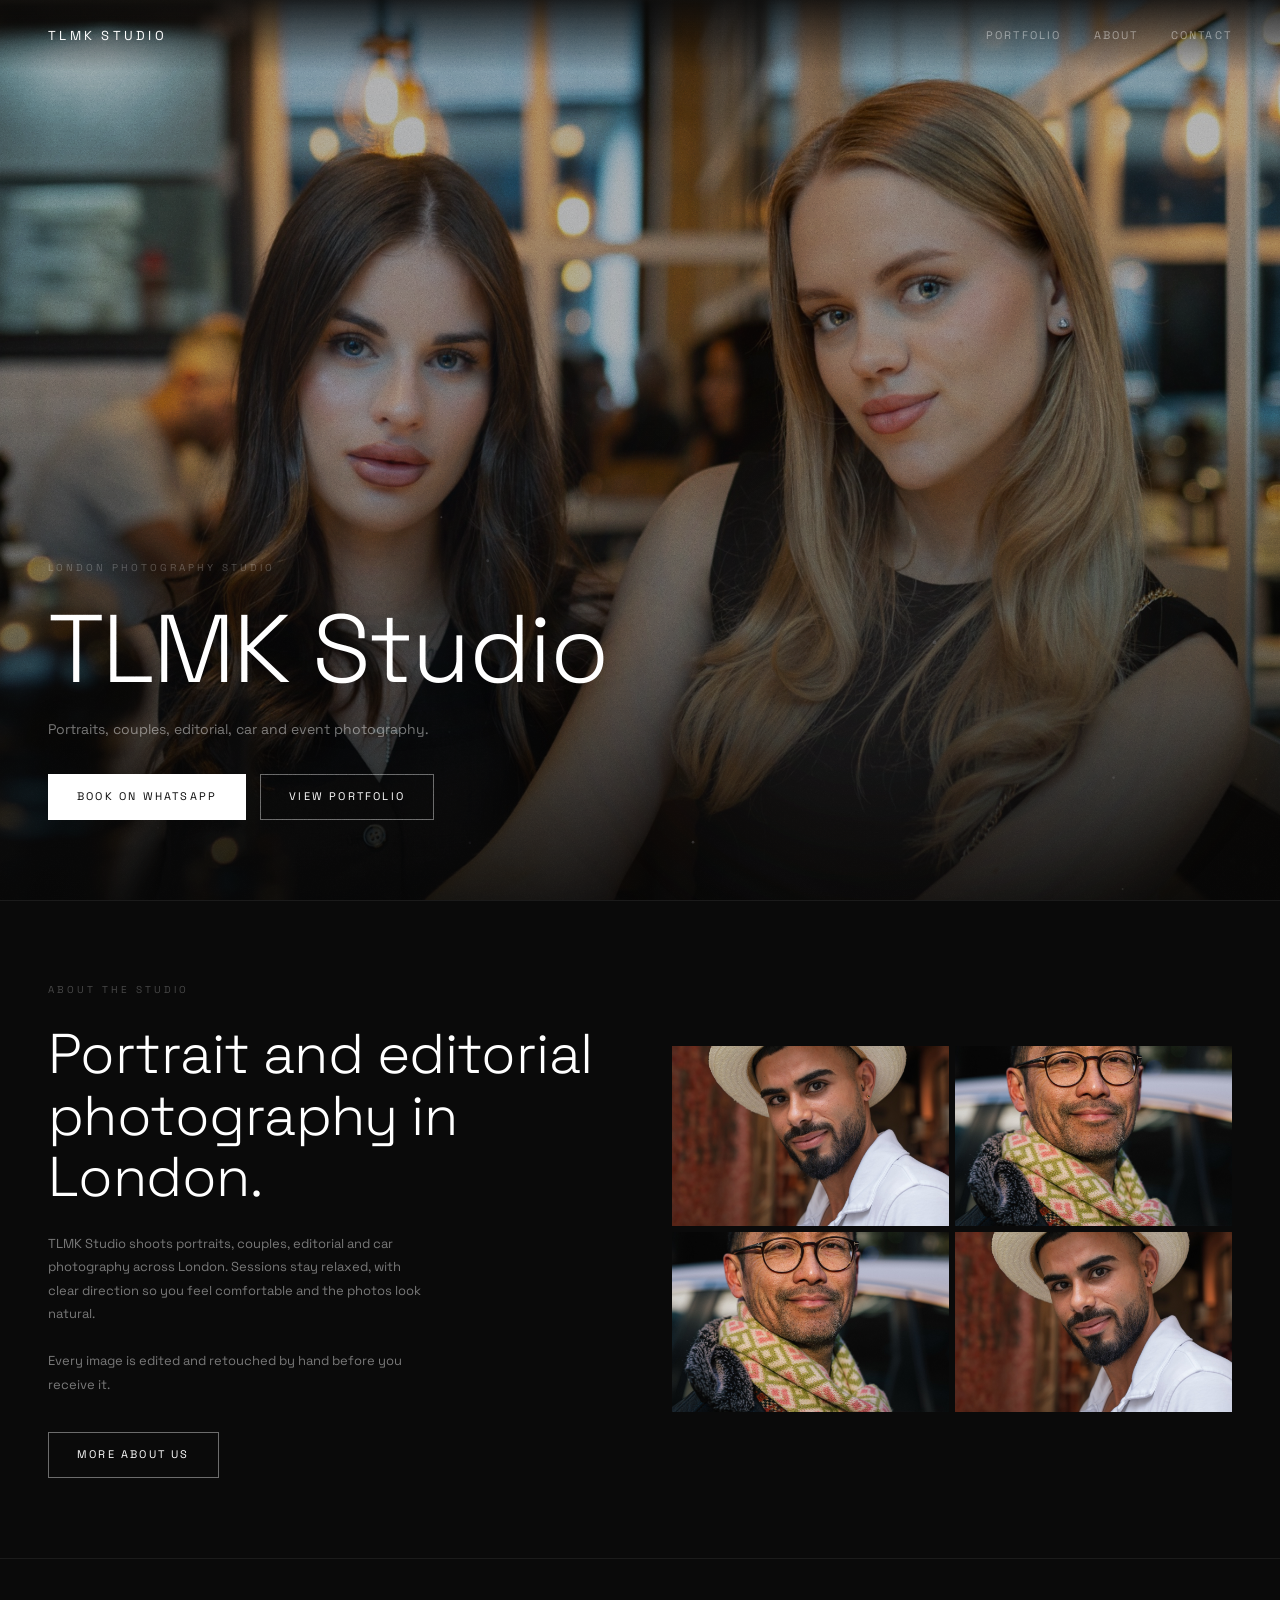
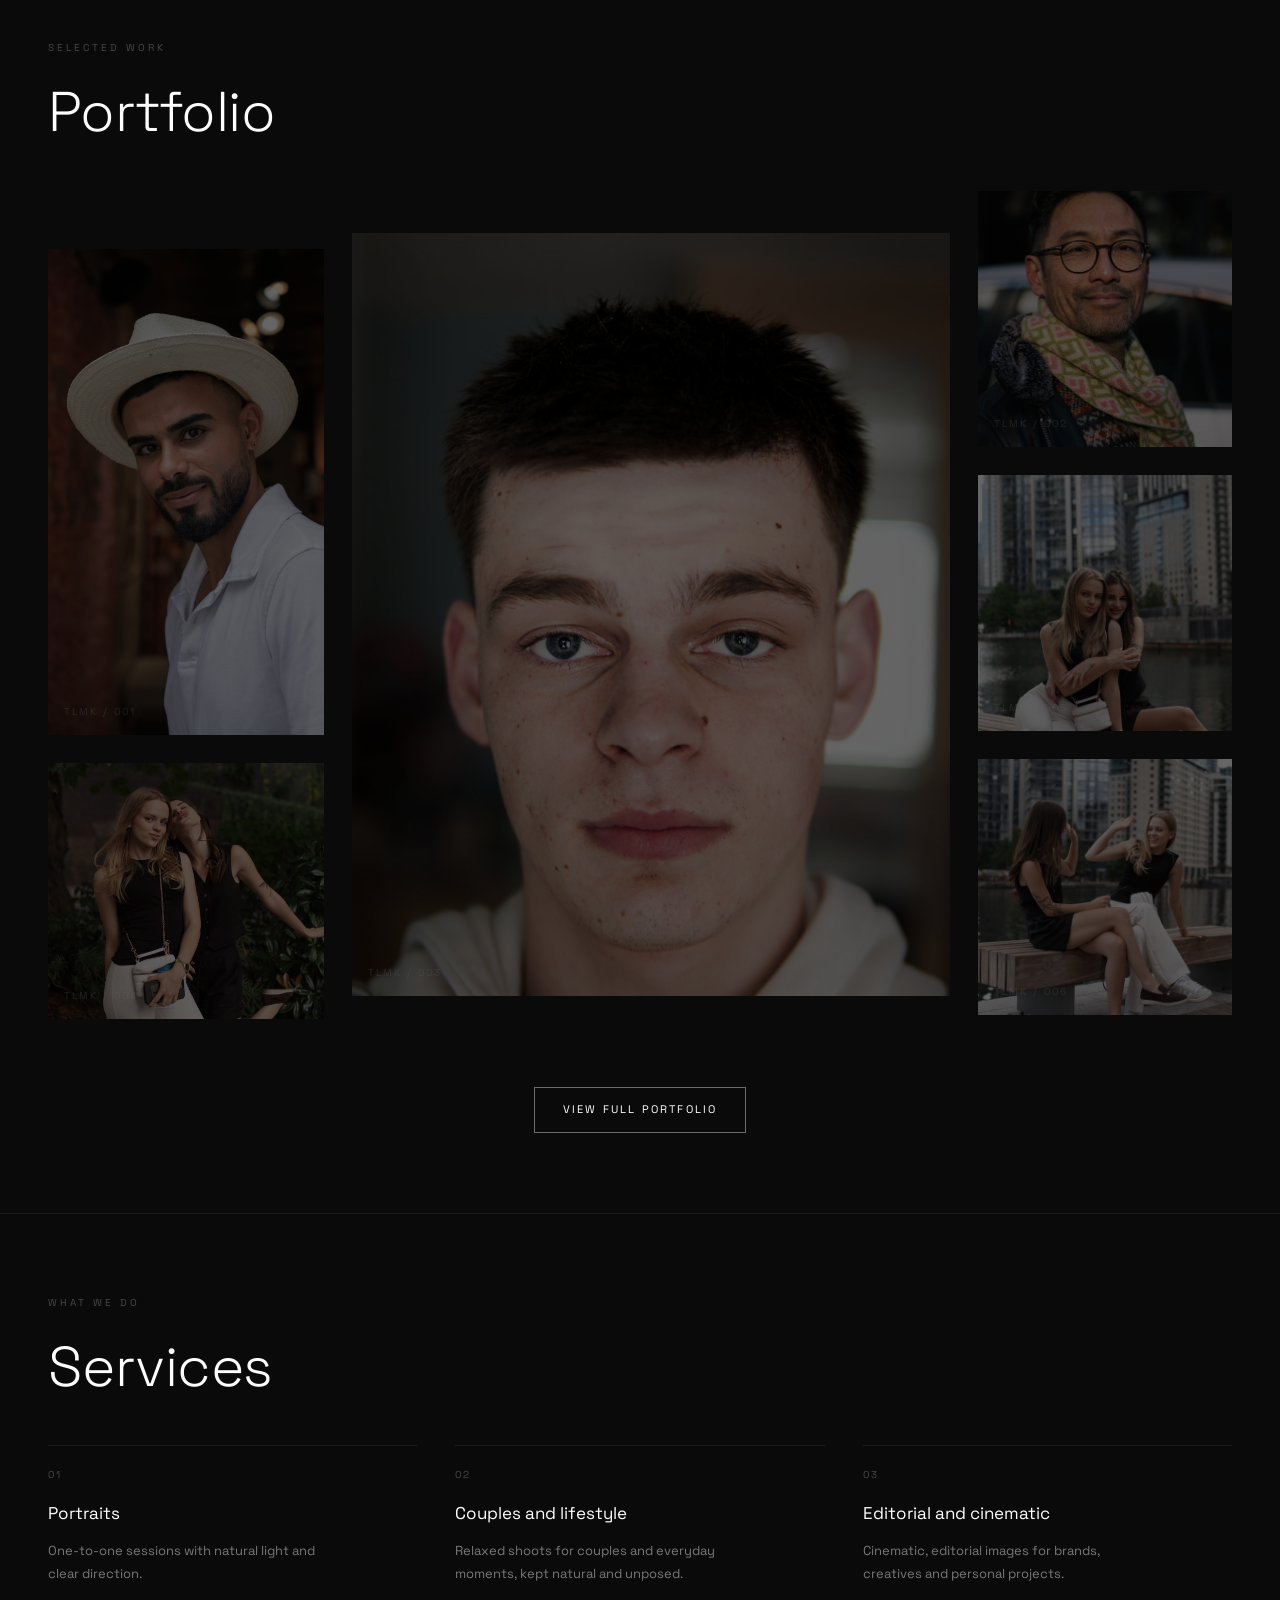
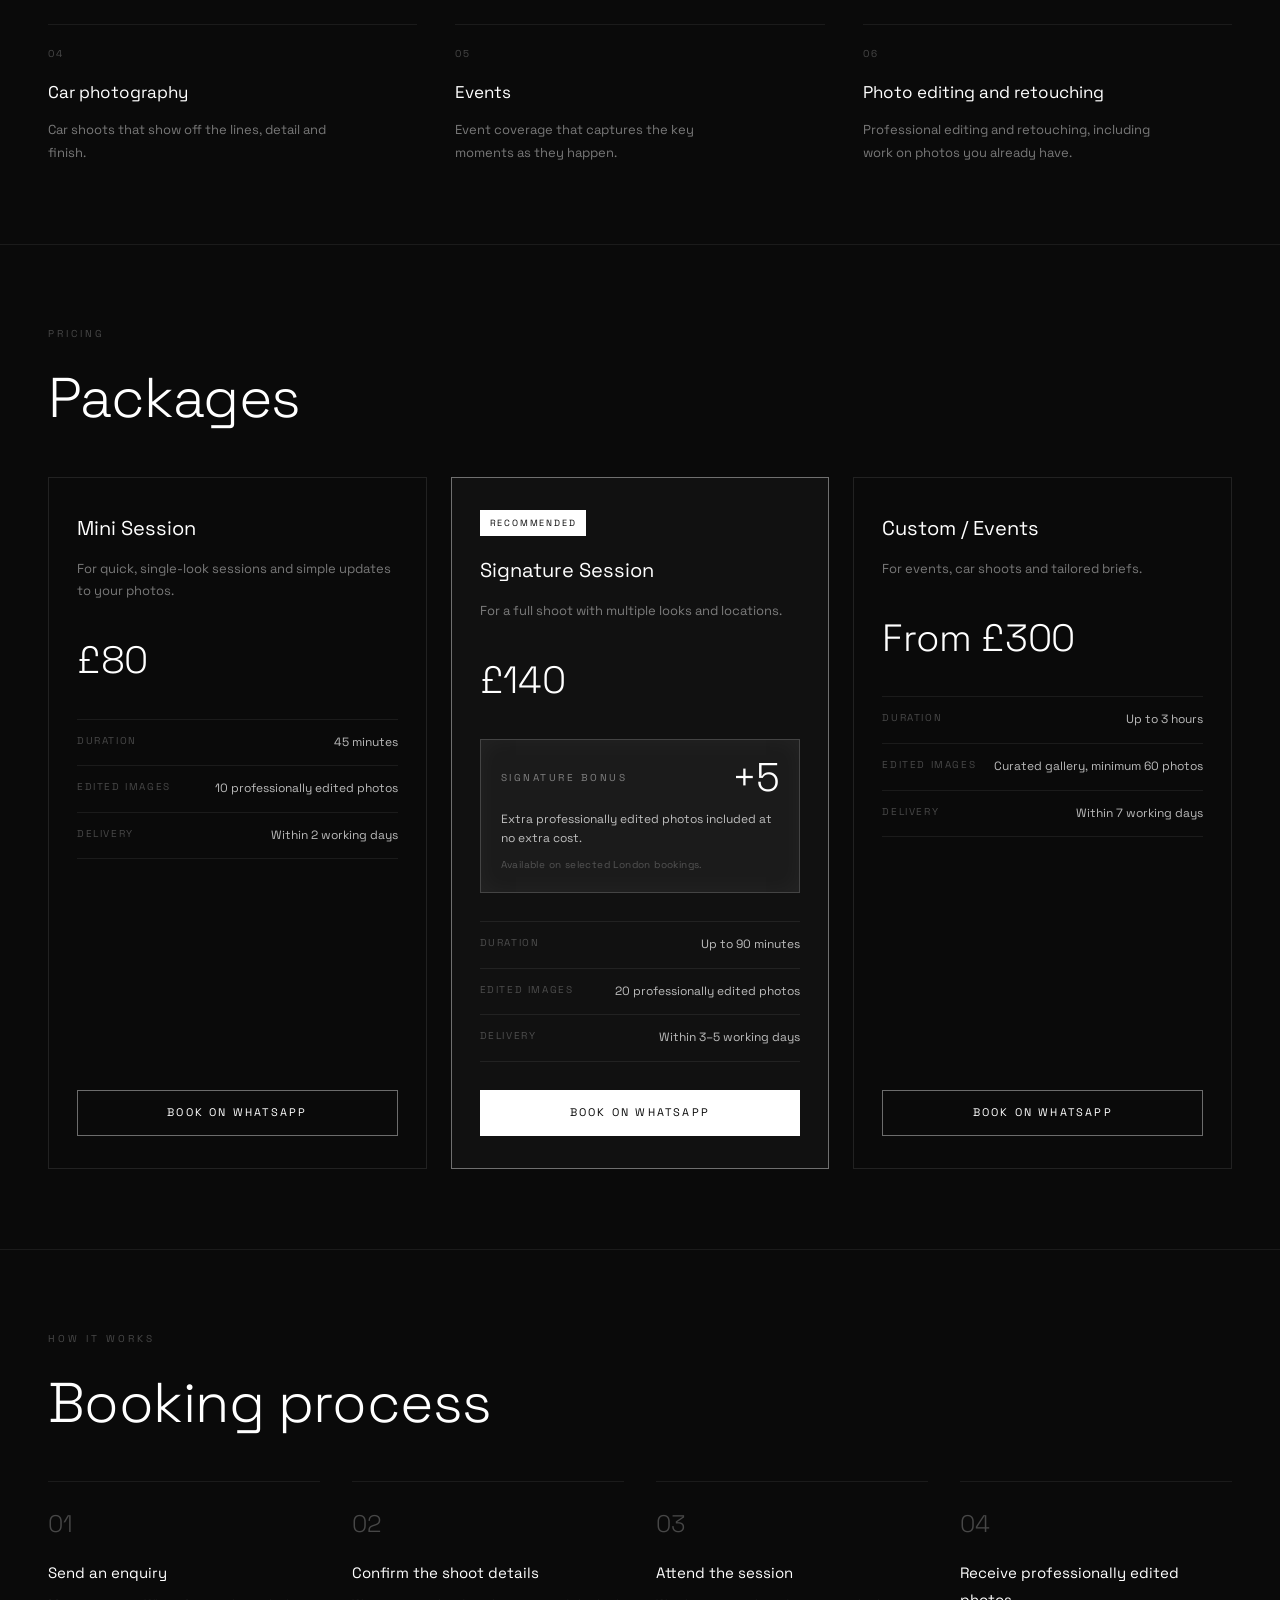
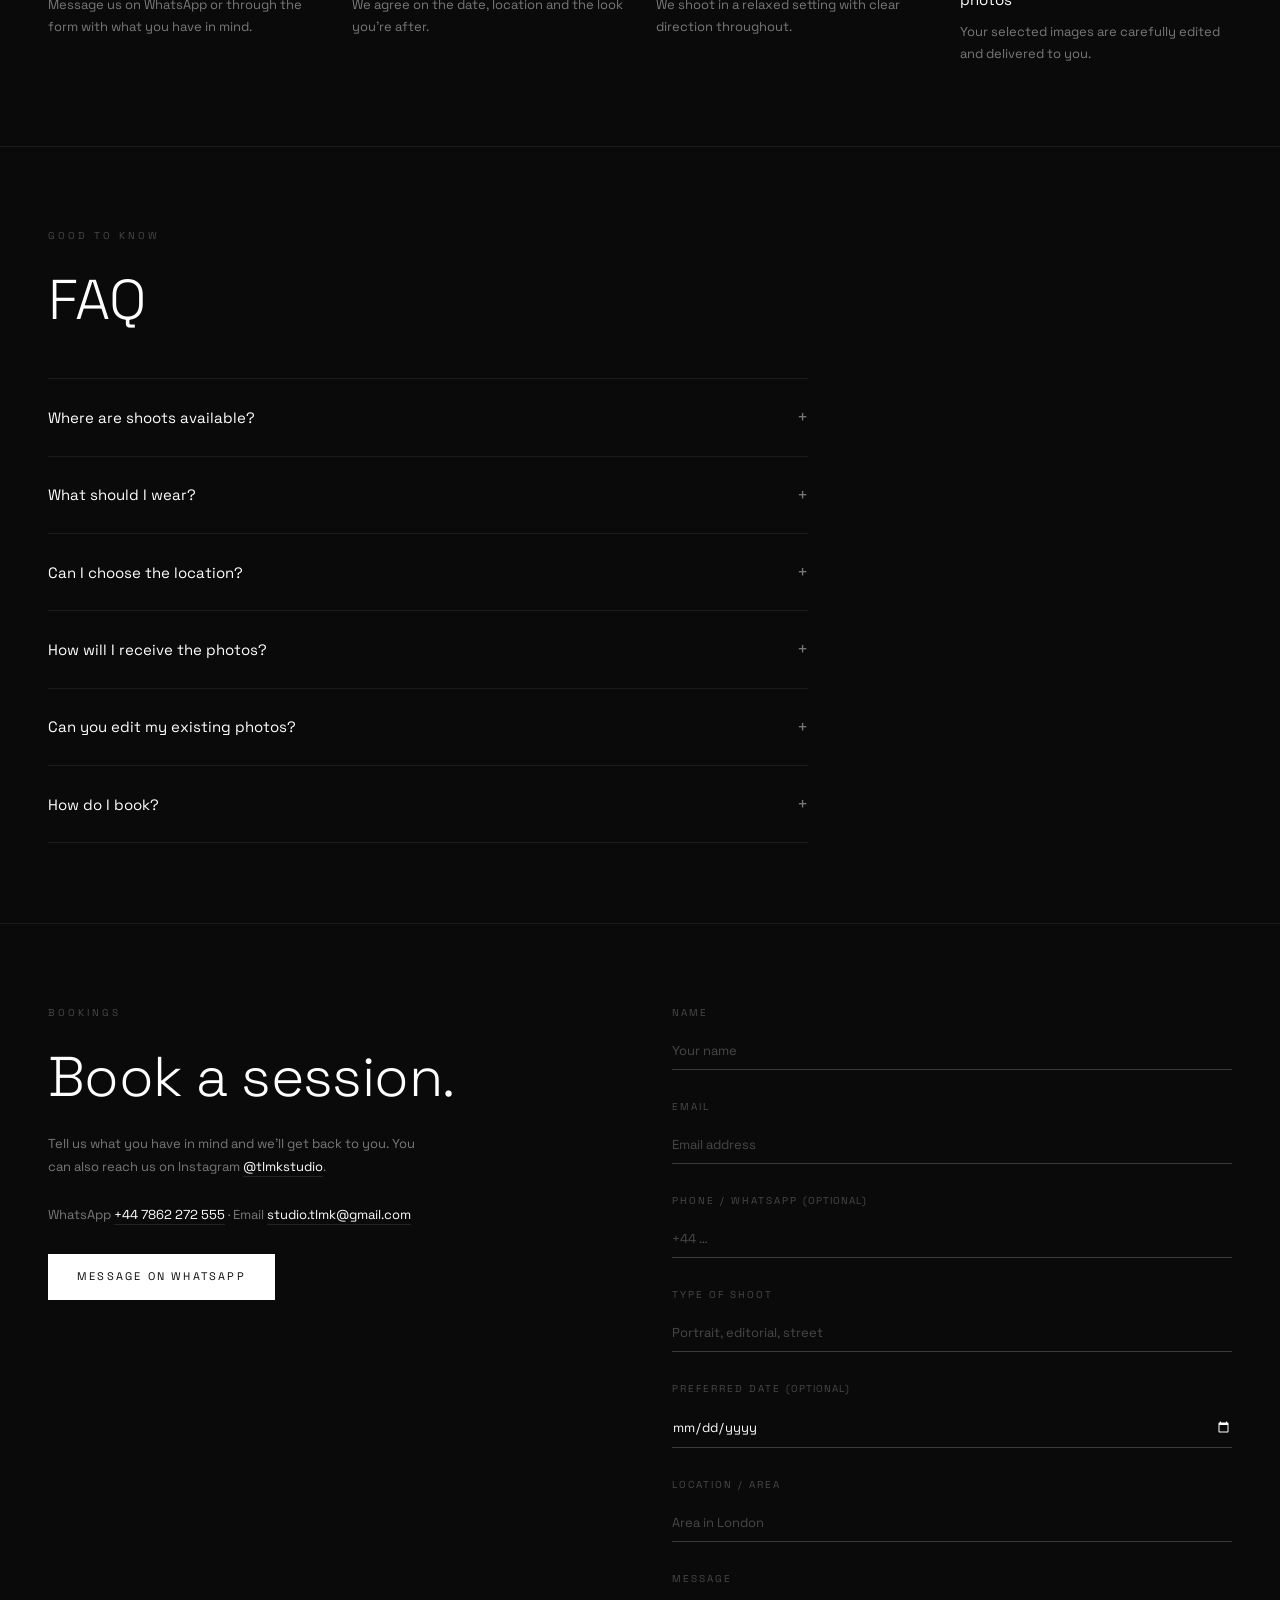
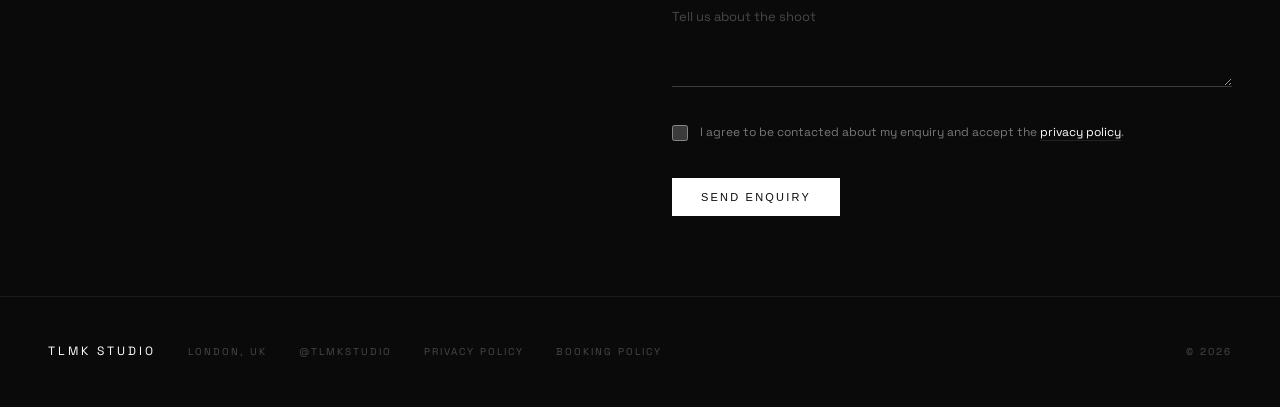
==== index.html @ 53bc1f22 "Remove TODO_LEGAL_REVIEW note and add visible phone/email to contact Co-Authored-By: Claude Opus 4.8" ====
<!DOCTYPE html>
<html lang="en">
<head>
  <meta charset="UTF-8">
  <meta name="viewport" content="width=device-width, initial-scale=1.0">
  <link rel="icon" href="favicon.svg" type="image/svg+xml">
  <link rel="icon" href="favicon.ico" sizes="any">
  <link rel="apple-touch-icon" href="apple-touch-icon.png">
  <meta name="theme-color" content="#0A0A0A">
  <title>TLMK Studio — Cinematic photography, London</title>
  <meta name="description" content="TLMK Studio — modern cinematic photography in London. Portraits, editorial, and urban street.">
  <meta name="robots" content="index, follow">
  <link rel="canonical" href="TODO_SITE_URL/">
  <meta property="og:type" content="website">
  <meta property="og:title" content="TLMK Studio — Cinematic photography, London">
  <meta property="og:description" content="TLMK Studio — modern cinematic photography in London. Portraits, editorial, and urban street.">
  <meta property="og:url" content="TODO_SITE_URL/">
  <meta property="og:image" content="TODO_SITE_URL/images/hero.jpg">
  <meta name="twitter:card" content="summary_large_image">
  <meta name="twitter:title" content="TLMK Studio — Cinematic photography, London">
  <meta name="twitter:description" content="TLMK Studio — modern cinematic photography in London. Portraits, editorial, and urban street.">
  <meta name="twitter:image" content="TODO_SITE_URL/images/hero.jpg">
  <link rel="preconnect" href="https://fonts.googleapis.com">
  <link rel="preconnect" href="https://fonts.gstatic.com" crossorigin>
  <link href="https://fonts.googleapis.com/css2?family=Space+Grotesk:wght@300;400;500;700&display=swap" rel="stylesheet">
  <link rel="stylesheet" href="css/style.css?v=3">
</head>
<body>

  <!-- ===================== OPENING ANIMATION ===================== -->
  <!-- Decorative overlay; runs once per session above the real homepage. -->
  <div class="opening" id="opening">
    <div class="opening__stage" id="opening-stage">
      <div class="opening__layer opening__blur"><img src="images/hero.jpg" alt="" id="opening-blur-img"></div>
      <div class="opening__layer opening__sharp" id="opening-sharp"><img src="images/hero.jpg" alt="" id="opening-hero-img"></div>
    </div>
    <div class="opening__vignette"></div>
    <div class="opening__brackets" id="opening-brackets">
      <span class="opening__corner opening__corner--tl"></span>
      <span class="opening__corner opening__corner--tr"></span>
      <span class="opening__corner opening__corner--bl"></span>
      <span class="opening__corner opening__corner--br"></span>
    </div>
    <button class="opening__skip" id="opening-skip" type="button">Skip</button>
  </div>

  <!-- ============================ NAV ============================ -->
  <header class="nav">
    <a href="index.html" class="nav__logo">TLMK Studio</a>
    <nav class="nav__links" id="nav-menu">
      <a href="portfolio.html">Portfolio</a>
      <a href="about.html">About</a>
      <a href="index.html#contact">Contact</a>
    </nav>
    <button class="nav__toggle" aria-label="Menu" aria-expanded="false" aria-controls="nav-menu">
      <span></span><span></span>
    </button>
  </header>

  <!-- ============================ HERO ============================ -->
  <section class="hero hero--home">
    <div class="hero__image">
      <img src="images/hero.jpg" alt="Two women in black outfits at a softly lit café, looking toward the camera">
    </div>
    <div class="hero__content">
      <p class="eyebrow">London photography studio</p>
      <h1 class="hero__title">TLMK Studio</h1>
      <p class="hero__subtitle">Portraits, couples, editorial, car and event photography.</p>
      <div class="hero__cta">
        <a href="https://wa.me/447862272555?text=Hi%20TLMK%20Studio%2C%20I%27m%20interested%20in%20booking%20a%20photoshoot%20in%20London." class="btn btn--primary" target="_blank" rel="noopener" aria-label="Book a session on WhatsApp">Book on WhatsApp</a>
        <a href="portfolio.html" class="btn">View portfolio</a>
      </div>
    </div>
  </section>

  <!-- ============================ ABOUT ============================ -->
  <section class="about">
    <div class="about__text">
      <p class="eyebrow">About the studio</p>
      <h2 class="display">Portrait and editorial photography in London.</h2>
      <p class="body">
        TLMK Studio shoots portraits, couples, editorial and car photography
        across London. Sessions stay relaxed, with clear direction so you feel
        comfortable and the photos look natural.
      </p>
      <p class="body">
        Every image is edited and retouched by hand before you receive it.
      </p>
      <a href="about.html" class="btn">More about us</a>
    </div>
    <div class="about__grid">
      <div class="ph"><img src="images/tlmk-001.jpg" loading="lazy" alt="Portrait of a bearded man in a straw hat and white polo shirt"></div>
      <div class="ph"><img src="images/tlmk-002.jpg" loading="lazy" alt="Portrait of a man in glasses and a patterned scarf beside a car"></div>
      <div class="ph"><img src="images/tlmk-002.jpg" loading="lazy" alt="Portrait of a man in glasses and a patterned scarf beside a car"></div>
      <div class="ph"><img src="images/tlmk-001.jpg" loading="lazy" alt="Portrait of a bearded man in a straw hat and white polo shirt"></div>
    </div>
  </section>

  <!-- ========================== PORTFOLIO ========================== -->
  <section class="gallery" id="portfolio">
    <header class="gallery__head">
      <p class="eyebrow">Selected work</p>
      <h2 class="display">Portfolio</h2>
    </header>

    <div class="gallery__grid">
      <div class="gallery__stack gallery__stack--left">
        <figure class="gallery__item gallery__item--tall">
          <div class="ph"><img src="images/tlmk-001.jpg" loading="lazy" alt="Portrait of a bearded man in a straw hat and white polo shirt"></div>
          <figcaption class="gallery__overlay"><span>View</span></figcaption>
          <span class="gallery__num">TLMK / 001</span>
        </figure>
        <figure class="gallery__item gallery__item--small mobile-hide">
          <div class="ph"><img src="images/tlmk-004.jpg" loading="lazy" alt="Two women in black and white outfits posing outdoors among greenery"></div>
          <figcaption class="gallery__overlay"><span>View</span></figcaption>
          <span class="gallery__num">TLMK / 004</span>
        </figure>
      </div>

      <figure class="gallery__item gallery__item--feature">
        <div class="gallery__feature-media"><img src="images/tlmk-003.jpg" loading="lazy" alt="Close-up portrait of a young man with a calm expression"></div>
        <figcaption class="gallery__overlay"><span>View</span></figcaption>
        <span class="gallery__num">TLMK / 003</span>
      </figure>

      <div class="gallery__stack gallery__stack--right">
        <figure class="gallery__item gallery__item--small">
          <div class="ph"><img src="images/tlmk-002.jpg" loading="lazy" alt="Portrait of a man in glasses and a patterned scarf beside a car"></div>
          <figcaption class="gallery__overlay"><span>View</span></figcaption>
          <span class="gallery__num">TLMK / 002</span>
        </figure>
        <figure class="gallery__item gallery__item--small mobile-hide">
          <div class="ph"><img src="images/tlmk-005.jpg" loading="lazy" alt="Two women posing together with high-rise buildings behind them"></div>
          <figcaption class="gallery__overlay"><span>View</span></figcaption>
          <span class="gallery__num">TLMK / 005</span>
        </figure>
        <figure class="gallery__item gallery__item--wide">
          <div class="ph"><img src="images/tlmk-006.jpg" loading="lazy" alt="Two women laughing together on a waterside bench by tall buildings"></div>
          <figcaption class="gallery__overlay"><span>View</span></figcaption>
          <span class="gallery__num">TLMK / 006</span>
        </figure>
      </div>
    </div>

    <div class="gallery__more">
      <a href="portfolio.html" class="btn">View full portfolio</a>
    </div>
  </section>

  <!-- =========================== SERVICES =========================== -->
  <section class="services">
    <header class="section-head">
      <p class="eyebrow">What we do</p>
      <h2 class="display">Services</h2>
    </header>

    <div class="services__grid">
      <article class="service">
        <span class="service__num">01</span>
        <h3 class="service__title">Portraits</h3>
        <p class="service__desc">One-to-one sessions with natural light and clear direction.</p>
      </article>
      <article class="service">
        <span class="service__num">02</span>
        <h3 class="service__title">Couples and lifestyle</h3>
        <p class="service__desc">Relaxed shoots for couples and everyday moments, kept natural and unposed.</p>
      </article>
      <article class="service">
        <span class="service__num">03</span>
        <h3 class="service__title">Editorial and cinematic</h3>
        <p class="service__desc">Cinematic, editorial images for brands, creatives and personal projects.</p>
      </article>
      <article class="service">
        <span class="service__num">04</span>
        <h3 class="service__title">Car photography</h3>
        <p class="service__desc">Car shoots that show off the lines, detail and finish.</p>
      </article>
      <article class="service">
        <span class="service__num">05</span>
        <h3 class="service__title">Events</h3>
        <p class="service__desc">Event coverage that captures the key moments as they happen.</p>
      </article>
      <article class="service">
        <span class="service__num">06</span>
        <h3 class="service__title">Photo editing and retouching</h3>
        <p class="service__desc">Professional editing and retouching, including work on photos you already have.</p>
      </article>
    </div>
  </section>

  <!-- =========================== PACKAGES =========================== -->
  <section class="packages">
    <header class="section-head">
      <p class="eyebrow">Pricing</p>
      <h2 class="display">Packages</h2>
    </header>

    <div class="packages__grid">
      <article class="package">
        <h3 class="package__name">Mini Session</h3>
        <p class="package__for">For quick, single-look sessions and simple updates to your photos.</p>
        <p class="package__price">£80</p>
        <ul class="package__list">
          <li><span>Duration</span><span>45 minutes</span></li>
          <li><span>Edited images</span><span>10 professionally edited photos</span></li>
          <li><span>Delivery</span><span>Within 2 working days</span></li>
        </ul>
        <a href="https://wa.me/447862272555?text=Hi%20TLMK%20Studio%2C%20I%27m%20interested%20in%20booking%20a%20photoshoot%20in%20London." class="btn" target="_blank" rel="noopener" aria-label="Book a Mini Session on WhatsApp">Book on WhatsApp</a>
      </article>

      <article class="package package--featured">
        <span class="package__badge">Recommended</span>
        <h3 class="package__name">Signature Session</h3>
        <p class="package__for">For a full shoot with multiple looks and locations.</p>
        <p class="package__price">£140</p>
        <div class="signature-bonus" role="note" aria-label="Signature Bonus — 5 extra edited photos included at no extra cost">
          <div class="signature-bonus__head">
            <span class="signature-bonus__label">Signature Bonus</span>
            <span class="signature-bonus__plus" aria-hidden="true">+5</span>
          </div>
          <p class="signature-bonus__text">Extra professionally edited photos included at no extra cost.</p>
          <p class="signature-bonus__note">Available on selected London bookings.</p>
        </div>
        <ul class="package__list">
          <li><span>Duration</span><span>Up to 90 minutes</span></li>
          <li><span>Edited images</span><span>20 professionally edited photos</span></li>
          <li><span>Delivery</span><span>Within 3–5 working days</span></li>
        </ul>
        <a href="https://wa.me/447862272555?text=Hi%20TLMK%20Studio%2C%20I%27m%20interested%20in%20booking%20a%20photoshoot%20in%20London." class="btn btn--primary" target="_blank" rel="noopener" aria-label="Book a Signature Session on WhatsApp">Book on WhatsApp</a>
      </article>

      <article class="package">
        <h3 class="package__name">Custom / Events</h3>
        <p class="package__for">For events, car shoots and tailored briefs.</p>
        <p class="package__price">From £300</p>
        <ul class="package__list">
          <li><span>Duration</span><span>Up to 3 hours</span></li>
          <li><span>Edited images</span><span>Curated gallery, minimum 60 photos</span></li>
          <li><span>Delivery</span><span>Within 7 working days</span></li>
        </ul>
        <a href="https://wa.me/447862272555?text=Hi%20TLMK%20Studio%2C%20I%27m%20interested%20in%20booking%20a%20photoshoot%20in%20London." class="btn" target="_blank" rel="noopener" aria-label="Enquire about a Custom or Events shoot on WhatsApp">Book on WhatsApp</a>
      </article>
    </div>
  </section>

  <!-- ======================== BOOKING PROCESS ======================== -->
  <section class="process">
    <header class="section-head">
      <p class="eyebrow">How it works</p>
      <h2 class="display">Booking process</h2>
    </header>

    <ol class="process__steps">
      <li class="process__step">
        <span class="process__num">01</span>
        <h3>Send an enquiry</h3>
        <p>Message us on WhatsApp or through the form with what you have in mind.</p>
      </li>
      <li class="process__step">
        <span class="process__num">02</span>
        <h3>Confirm the shoot details</h3>
        <p>We agree on the date, location and the look you're after.</p>
      </li>
      <li class="process__step">
        <span class="process__num">03</span>
        <h3>Attend the session</h3>
        <p>We shoot in a relaxed setting with clear direction throughout.</p>
      </li>
      <li class="process__step">
        <span class="process__num">04</span>
        <h3>Receive professionally edited photos</h3>
        <p>Your selected images are carefully edited and delivered to you.</p>
      </li>
    </ol>
  </section>

  <!-- ============================== FAQ ============================== -->
  <section class="faq">
    <header class="section-head">
      <p class="eyebrow">Good to know</p>
      <h2 class="display">FAQ</h2>
    </header>

    <div class="faq__list">
      <details class="faq__item">
        <summary>Where are shoots available?</summary>
        <p class="faq__answer">We're based in London and shoot across the city. Shoots outside London are available, with travel quoted per job.</p>
      </details>
      <details class="faq__item">
        <summary>What should I wear?</summary>
        <p class="faq__answer">Wear something you feel comfortable and confident in. We're happy to advise on outfits before the shoot.</p>
      </details>
      <details class="faq__item">
        <summary>Can I choose the location?</summary>
        <p class="faq__answer">Yes. We can shoot at a location you have in mind, or suggest spots that suit the look you're after.</p>
      </details>
      <details class="faq__item">
        <summary>How will I receive the photos?</summary>
        <p class="faq__answer">Your edited photos are delivered digitally through a private online gallery or secure download link.</p>
      </details>
      <details class="faq__item">
        <summary>Can you edit my existing photos?</summary>
        <p class="faq__answer">Yes. We offer editing and retouching for photos you already have.</p>
      </details>
      <details class="faq__item">
        <summary>How do I book?</summary>
        <p class="faq__answer">Message us on WhatsApp or send an enquiry through the contact form below.</p>
      </details>
    </div>
  </section>

  <!-- =========================== CONTACT =========================== -->
  <section class="contact" id="contact">
    <div class="contact__intro">
      <p class="eyebrow">Bookings</p>
      <h2 class="display">Book a session.</h2>
      <p class="body">
        Tell us what you have in mind and we'll get back to you. You can also
        reach us on Instagram <a href="https://instagram.com/tlmkstudio">@tlmkstudio</a>.
      </p>
      <p class="body">
        WhatsApp <a href="https://wa.me/447862272555">+44 7862 272 555</a> ·
        Email <a href="mailto:studio.tlmk@gmail.com">studio.tlmk@gmail.com</a>
      </p>
      <div class="contact__alt">
        <a href="https://wa.me/447862272555?text=Hi%20TLMK%20Studio%2C%20I%27m%20interested%20in%20booking%20a%20photoshoot%20in%20London." class="btn btn--primary" target="_blank" rel="noopener" aria-label="Message TLMK Studio on WhatsApp">Message on WhatsApp</a>
      </div>
    </div>

    <form class="contact__form" action="#" method="post">
      <div class="form__status" role="status" aria-live="polite"></div>

      <div class="field">
        <label for="name">Name</label>
        <input type="text" id="name" name="name" placeholder="Your name" required>
      </div>
      <div class="field">
        <label for="email">Email</label>
        <input type="email" id="email" name="email" placeholder="Email address" required>
      </div>
      <div class="field">
        <label for="phone">Phone / WhatsApp <span class="field__opt">(optional)</span></label>
        <input type="tel" id="phone" name="phone" placeholder="+44 …">
      </div>
      <div class="field">
        <label for="type">Type of shoot</label>
        <input type="text" id="type" name="type" placeholder="Portrait, editorial, street">
      </div>
      <div class="field">
        <label for="date">Preferred date <span class="field__opt">(optional)</span></label>
        <input type="date" id="date" name="date">
      </div>
      <div class="field">
        <label for="location">Location / area</label>
        <input type="text" id="location" name="location" placeholder="Area in London">
      </div>
      <div class="field">
        <label for="message">Message</label>
        <textarea id="message" name="message" rows="4" placeholder="Tell us about the shoot" required></textarea>
      </div>
      <div class="field field--consent">
        <input type="checkbox" id="consent" name="consent" required>
        <label for="consent">I agree to be contacted about my enquiry and accept the <a href="privacy.html">privacy policy</a>.</label>
      </div>
      <button type="submit" class="btn btn--primary">Send enquiry</button>
    </form>
  </section>

  <!-- ============================ FOOTER ============================ -->
  <footer class="footer">
    <span class="footer__logo">TLMK Studio</span>
    <span class="footer__meta">London, UK</span>
    <a href="https://instagram.com/tlmkstudio" class="footer__meta">@tlmkstudio</a>
    <a href="privacy.html" class="footer__meta footer__legal">Privacy Policy</a>
    <a href="booking-policy.html" class="footer__meta footer__legal">Booking Policy</a>
    <span class="footer__meta">© 2026</span>
  </footer>

  <!-- Mobile-only sticky booking button -->
  <a href="https://wa.me/447862272555?text=Hi%20TLMK%20Studio%2C%20I%27m%20interested%20in%20booking%20a%20photoshoot%20in%20London." class="sticky-book" target="_blank" rel="noopener" aria-label="Book a session on WhatsApp">Book on WhatsApp</a>

  <script src="js/main.js"></script>
  <script src="js/tlmk-ambient.js"></script>
  <script>
    // Hide the sticky button while the contact section is on screen,
    // so it never covers the form controls.
    (function () {
      var btn = document.querySelector('.sticky-book');
      var contact = document.getElementById('contact');
      if (!btn || !contact || !('IntersectionObserver' in window)) return;
      var io = new IntersectionObserver(function (entries) {
        entries.forEach(function (e) {
          btn.classList.toggle('is-hidden', e.isIntersecting);
        });
      }, { threshold: 0 });
      io.observe(contact);
    })();
  </script>
</body>
</html>
---- css/style.css ----
/* =====================================================================
   TLMK Studio — style.css
   Dark, minimal, editorial. The photography is the only colour.
   ===================================================================== */

/* ---------------------------------------------------------------------
   1. Variables
   --------------------------------------------------------------------- */
:root {
  --bg:        #0A0A0A;
  --text:      #FFFFFF;
  --muted:     rgba(255,255,255,0.45);
  --faint:     rgba(255,255,255,0.25);
  --border:    rgba(255,255,255,0.1);
  --border-section: rgba(255,255,255,0.07);
  --hover-bg:  rgba(255,255,255,0.08);

  --pad-y: 80px;
  --pad-x: 48px;
}

/* ---------------------------------------------------------------------
   2. Reset / base
   --------------------------------------------------------------------- */
*,
*::before,
*::after { box-sizing: border-box; margin: 0; padding: 0; }

html { scroll-behavior: smooth; }

body {
  background: var(--bg);
  color: var(--text);
  font-family: "Space Grotesk", "Helvetica Neue", Helvetica, Arial, sans-serif;
  font-weight: 400;
  font-size: 13px;
  line-height: 1.8;
  -webkit-font-smoothing: antialiased;
  text-rendering: optimizeLegibility;
}

a { color: inherit; text-decoration: none; }

img { display: block; max-width: 100%; }

/* ---------------------------------------------------------------------
   3. Shared typography
   --------------------------------------------------------------------- */
.eyebrow {
  font-size: 10px;
  text-transform: uppercase;
  letter-spacing: 0.3em;
  color: var(--faint);
  margin-bottom: 24px;
}

.display {
  font-size: clamp(32px, 5vw, 56px);
  font-weight: 300;
  letter-spacing: -0.01em;
  line-height: 1.1;
}

.body {
  font-size: 13px;
  line-height: 1.8;
  color: var(--muted);
  max-width: 48ch;
  margin-top: 24px;
}

/* ---------------------------------------------------------------------
   4. Placeholder images
   --------------------------------------------------------------------- */
.ph {
  width: 100%;
  height: 100%;
  background:
    repeating-linear-gradient(
      45deg,
      rgba(255,255,255,0.02),
      rgba(255,255,255,0.02) 12px,
      rgba(255,255,255,0.04) 12px,
      rgba(255,255,255,0.04) 24px);
  background-color: #141414;
  overflow: hidden;
}

/* Real images fill the placeholder box */
.ph img {
  width: 100%;
  height: 100%;
  object-fit: cover;
}


/* ---------------------------------------------------------------------
   5. Buttons
   --------------------------------------------------------------------- */
.btn {
  display: inline-block;
  padding: 12px 28px;
  border: 0.5px solid rgba(255,255,255,0.4);
  background: transparent;
  color: var(--text);
  font-size: 11px;
  text-transform: uppercase;
  letter-spacing: 0.2em;
  cursor: pointer;
  transition: background 0.3s ease, color 0.3s ease;
}

.btn:hover { background: var(--hover-bg); }

.btn--primary {
  background: #FFFFFF;
  color: #0A0A0A;
  border-color: #FFFFFF;
}

.btn--primary:hover {
  background: rgba(255,255,255,0.85);
}

/* ---------------------------------------------------------------------
   6. Navigation
   --------------------------------------------------------------------- */
.nav {
  position: fixed;
  top: 0; left: 0; right: 0;
  z-index: 100;
  display: flex;
  align-items: center;
  justify-content: space-between;
  padding: 24px var(--pad-x);
  background: linear-gradient(to bottom, rgba(10,10,10,0.85), transparent);
}

.nav__logo {
  font-size: 13px;
  text-transform: uppercase;
  letter-spacing: 0.25em;
}

.nav__links { display: flex; gap: 32px; }

.nav__links a {
  font-size: 11px;
  text-transform: uppercase;
  letter-spacing: 0.2em;
  color: var(--muted);
  transition: color 0.3s ease;
}

.nav__links a:hover,
.nav__links a[aria-current="page"] { color: var(--text); }

.nav__toggle {
  display: none;
  flex-direction: column;
  align-items: flex-end;
  justify-content: center;
  gap: 5px;
  min-width: 44px;
  min-height: 44px;
  background: none;
  border: none;
  cursor: pointer;
}

.nav__toggle span {
  width: 22px;
  height: 1px;
  background: var(--text);
}

/* ---------------------------------------------------------------------
   7. Hero — full-bleed
   --------------------------------------------------------------------- */
.hero {
  position: relative;
  height: 100vh;
  min-height: 560px;
  display: flex;
  align-items: flex-end;
  overflow: hidden;
}

.hero__image {
  position: absolute;
  inset: 0;
  z-index: -1;
  filter: brightness(0.7);
}

.hero__image img {
  width: 100%;
  height: 100%;
  object-fit: cover;
}

/* Ken Burns — imperceptibly slow zoom/pan on the home hero photo.
   Clip on the image wrapper so the 12% zoom never spills (mobile hero
   doesn't clip via the .hero parent). Off when reduced motion is set. */
.hero--home .hero__image { overflow: hidden; }

@keyframes tlmkKenBurns {
  0%   { transform: scale(1.0) translate(0, 0); }
  100% { transform: scale(1.12) translate(-1.5%, -2%); }
}

.hero--home .hero__image img {
  animation: tlmkKenBurns 28s ease-in-out infinite alternate;
  transform-origin: center;
}

@media (prefers-reduced-motion: reduce) {
  .hero--home .hero__image img { animation: none; }
}

.hero__image--video {
  overflow: hidden;
}

.hero__video,
.hero__poster {
  width: 100%;
  height: 100%;
  object-fit: cover;
  object-position: center;
  display: block;
}

.hero__poster {
  display: none;
}

@media (prefers-reduced-motion: reduce) {
  .hero__image--video .hero__video {
    display: none;
  }

  .hero__image--video .hero__poster {
    display: block;
  }
}

.hero__image::after {
  content: "";
  position: absolute;
  inset: 0;
  background: linear-gradient(to top, rgba(10,10,10,0.9), transparent 55%);
}

.hero__content {
  position: relative;
  padding: 0 var(--pad-x) 80px;
  max-width: 720px;
}

.hero__title {
  font-size: clamp(48px, 9vw, 96px);
  font-weight: 300;
  letter-spacing: -0.02em;
  line-height: 1;
}

.hero__subtitle {
  font-size: 14px;
  color: var(--muted);
  margin: 20px 0 32px;
}

.hero__cta {
  display: flex;
  flex-wrap: wrap;
  gap: 14px;
}

/* ---------------------------------------------------------------------
   8. Sections (shared)
   --------------------------------------------------------------------- */
.about,
.gallery,
.contact,
.services,
.packages,
.process,
.faq {
  padding: var(--pad-y) var(--pad-x);
  border-top: 0.5px solid var(--border-section);
}

/* ---------------------------------------------------------------------
   9. About — 2 column + image grid
   --------------------------------------------------------------------- */
.about {
  display: grid;
  grid-template-columns: 1fr 1fr;
  gap: 64px;
  align-items: center;
}

.about__text .btn { margin-top: 36px; }

.about__grid {
  display: grid;
  grid-template-columns: 1fr 1fr;
  grid-auto-rows: 180px;
  gap: 6px;
}

.about__grid .ph--tall { grid-row: span 2; }

/* ---------------------------------------------------------------------
   10. Gallery — asymmetric grid + hover
   --------------------------------------------------------------------- */
.gallery__head { margin-bottom: 48px; }

.gallery__grid {
  display: grid;
  grid-template-columns: minmax(180px, 0.74fr) minmax(280px, 1.6fr) minmax(180px, 0.68fr);
  gap: clamp(16px, 2.2vw, 30px);
  align-items: center;
}

.gallery__stack {
  display: grid;
  gap: clamp(16px, 2.2vw, 30px);
}

.gallery__stack--left {
  padding-top: clamp(16px, 3vw, 40px);
}

.gallery__stack--right {
  padding-bottom: clamp(8px, 2vw, 24px);
}

.gallery__item {
  position: relative;
  overflow: hidden;
  cursor: pointer;
}

.gallery__item--tall {
  height: clamp(340px, 38vw, 500px);
}

.gallery__item--wide {
  height: clamp(180px, 20vw, 260px);
}

.gallery__item--small {
  height: clamp(200px, 20vw, 265px);
}

.gallery__item--landscape {
  height: clamp(160px, 18vw, 240px);
}

.gallery__item--feature {
  width: 100%;
  max-width: 640px;
  justify-self: center;
}

.gallery__feature-media img {
  width: 100%;
  height: auto;
  display: block;
}

.gallery__item--feature .gallery__feature-media {
  transition: filter 0.6s ease;
}

.gallery__item .ph {
  transition: transform 0.6s ease, filter 0.6s ease;
}

.gallery__item:hover .ph {
  transform: scale(1.04);
  filter: brightness(0.5);
}

.gallery__item--feature:hover .gallery__feature-media {
  filter: brightness(0.5);
}

/* The Loupe — JS dims the grid and lights the photo under the cursor by
   setting `filter` on each .gallery__item. While active, suppress the
   hover-darken on the inner media so it doesn't fight the lit photo; the
   subtle hover scale + "View" overlay stay. Touch variant eases on scroll. */
.gallery__grid--loupe .gallery__item:hover .ph { filter: none; }
.gallery__grid--loupe .gallery__item--feature:hover .gallery__feature-media { filter: none; }
.gallery__grid--loupe-touch .gallery__item { transition: filter 0.45s ease; }

.gallery__overlay {
  position: absolute;
  inset: 0;
  display: flex;
  align-items: center;
  justify-content: center;
  opacity: 0;
  transition: opacity 0.4s ease;
}

.gallery__overlay span {
  font-size: 11px;
  text-transform: uppercase;
  letter-spacing: 0.3em;
}

.gallery__item:hover .gallery__overlay { opacity: 1; }

.gallery__num {
  position: absolute;
  bottom: 14px;
  left: 16px;
  font-size: 10px;
  text-transform: uppercase;
  letter-spacing: 0.2em;
  color: var(--faint);
  z-index: 2;
}

.gallery__more {
  margin-top: 48px;
  text-align: center;
}

/* ---------------------------------------------------------------------
   11. Contact — booking form
   --------------------------------------------------------------------- */
.contact {
  display: grid;
  grid-template-columns: 1fr 1fr;
  gap: 64px;
  align-items: start;
}

.contact__intro .body a {
  color: var(--text);
  border-bottom: 0.5px solid var(--border);
  padding-bottom: 1px;
}

.field { margin-bottom: 28px; }

.field input,
.field textarea {
  width: 100%;
  background: transparent;
  border: none;
  border-bottom: 0.5px solid rgba(255,255,255,0.2);
  color: var(--text);
  color-scheme: dark;
  font-family: inherit;
  font-size: 13px;
  padding: 10px 0;
  resize: vertical;
  transition: border-color 0.3s ease;
}

/* Visible field labels (small uppercase, matches eyebrow language) */
.field label {
  display: block;
  font-size: 10px;
  text-transform: uppercase;
  letter-spacing: 0.2em;
  color: var(--faint);
  margin-bottom: 10px;
}

.field__opt { letter-spacing: 0.1em; }

/* Consent checkbox — inline, sentence-case copy */
.field--consent {
  display: flex;
  align-items: flex-start;
  gap: 12px;
  margin-bottom: 28px;
}

.field--consent input {
  width: 16px;
  height: 16px;
  flex: 0 0 auto;
  margin-top: 2px;
  accent-color: #FFFFFF;
}

.field--consent label {
  margin: 0;
  font-size: 12px;
  line-height: 1.6;
  text-transform: none;
  letter-spacing: normal;
  color: var(--muted);
}

.field--consent label a {
  color: var(--text);
  border-bottom: 0.5px solid var(--border);
}

/* Accessible success / error region — hidden until JS fills it in */
.form__status {
  font-size: 12px;
  line-height: 1.7;
  margin-bottom: 24px;
  padding: 12px 16px;
  border: 0.5px solid var(--border);
  color: var(--text);
}

.form__status:empty { display: none; }

/* WhatsApp fallback near the contact intro */
.contact__alt { margin-top: 28px; }

.field input::placeholder,
.field textarea::placeholder { color: var(--faint); }

.field input:focus,
.field textarea:focus {
  outline: none;
  border-bottom-color: rgba(255,255,255,0.6);
}

.contact__form .btn { margin-top: 8px; }

/* ---------------------------------------------------------------------
   12. Footer
   --------------------------------------------------------------------- */
.footer {
  display: flex;
  flex-wrap: wrap;
  align-items: center;
  gap: 32px;
  padding: 40px var(--pad-x);
  border-top: 0.5px solid var(--border-section);
}

.footer__logo {
  font-size: 12px;
  text-transform: uppercase;
  letter-spacing: 0.25em;
}

.footer__meta {
  font-size: 10px;
  text-transform: uppercase;
  letter-spacing: 0.2em;
  color: var(--faint);
}

.footer a.footer__meta:hover { color: var(--muted); }

/* Legal links — slightly larger tap target without altering row layout */
.footer__legal { padding: 6px 0; }

.footer__meta:last-child { margin-left: auto; }

/* ---------------------------------------------------------------------
   13. Responsive — tablet
   --------------------------------------------------------------------- */
@media (max-width: 880px) {
  :root { --pad-x: 28px; --pad-y: 64px; }

  .about,
  .contact { grid-template-columns: 1fr; gap: 40px; }

  .gallery__grid {
    grid-template-columns: 0.95fr 1.05fr;
  }

  .gallery__stack--left,
  .gallery__stack--right {
    padding: 0;
  }

  .gallery__item--feature {
    align-self: start;
  }

  .gallery__stack--right {
    grid-column: 1 / -1;
    grid-template-columns: repeat(3, 1fr);
  }

  .gallery__item--small,
  .gallery__item--landscape {
    height: 220px;
  }
}

/* ---------------------------------------------------------------------
   14. Responsive — mobile
   --------------------------------------------------------------------- */
@media (max-width: 560px) {
  :root { --pad-x: 20px; --pad-y: 56px; }

  /* Mobile nav: links collapse into a dropdown panel toggled by JS */
  .nav { flex-wrap: wrap; }
  .nav__toggle { display: flex; }

  .nav__links {
    display: flex;
    flex-direction: column;
    gap: 0;
    width: 100%;
    max-height: 0;
    overflow: hidden;
    opacity: 0;
    transition: max-height 0.35s ease, opacity 0.35s ease;
  }

  .nav--open .nav__links {
    max-height: 240px;
    opacity: 1;
    margin-top: 20px;
  }

  .nav__links a {
    padding: 14px 0;
    border-top: 0.5px solid var(--border-section);
  }

  .hero { min-height: 480px; }
  .hero__content { padding-bottom: 56px; }

  .hero--home {
    height: auto;
    min-height: 0;
    display: block;
    padding-top: 72px;
    overflow: visible;
  }

  .hero--home .hero__image {
    position: relative;
    inset: auto;
    z-index: auto;
    aspect-ratio: 3 / 2;
    width: 100%;
  }

  .hero--home .hero__image img {
    object-fit: cover;
    object-position: center;
  }

  .hero--home .hero__image::after {
    background: linear-gradient(to top, rgba(10,10,10,0.55), transparent 48%);
  }

  .hero--home .hero__content {
    padding-top: 36px;
    padding-bottom: 64px;
  }

  .about__grid { grid-auto-rows: 140px; }

  .gallery__grid {
    grid-template-columns: 1fr;
  }

  .gallery__stack,
  .gallery__stack--right {
    grid-template-columns: 1fr 1fr;
  }

  .gallery__item--feature {
    max-width: min(100%, 420px);
    justify-self: center;
  }

  .gallery__item--tall,
  .gallery__item--small {
    height: clamp(220px, 58vw, 320px);
  }

  .gallery__item--wide,
  .gallery__item--landscape {
    height: clamp(150px, 42vw, 220px);
  }

  .footer { gap: 18px; }
  .footer__meta:last-child { margin-left: 0; }

  /* Solid backdrop while the dropdown is open so links stay readable */
  .nav--open { background: var(--bg); }
}

/* ---------------------------------------------------------------------
   15. Lightbox
   --------------------------------------------------------------------- */
.lightbox {
  position: fixed;
  inset: 0;
  z-index: 200;
  display: none;
  align-items: center;
  justify-content: center;
  padding: 48px;
  background: rgba(10,10,10,0.96);
  opacity: 0;
  transition: opacity 0.3s ease;
}

.lightbox--open {
  display: flex;
  opacity: 1;
}

.lightbox__close {
  position: absolute;
  top: 24px;
  right: 28px;
  width: 44px;
  height: 44px;
  background: none;
  border: none;
  color: var(--text);
  font-size: 30px;
  line-height: 1;
  cursor: pointer;
  opacity: 0.6;
  transition: opacity 0.3s ease;
}

.lightbox__close:hover { opacity: 1; }

.lightbox__stage {
  position: relative;
  max-width: 1100px;
  max-height: 100%;
  width: 100%;
  display: flex;
  flex-direction: column;
  align-items: center;
}

.lightbox__media {
  width: 100%;
  max-height: 80vh;
  display: flex;
  align-items: center;
  justify-content: center;
}

.lightbox__media img {
  max-width: 100%;
  max-height: 80vh;
  object-fit: contain;
}

/* Placeholder block inside the lightbox keeps a tall editorial ratio */
.lightbox__media .ph {
  width: min(70vw, 640px);
  height: 80vh;
}

.lightbox__num {
  margin-top: 20px;
  font-size: 10px;
  text-transform: uppercase;
  letter-spacing: 0.2em;
  color: var(--faint);
}

@media (max-width: 560px) {
  .lightbox { padding: 24px; }
  .lightbox__media .ph { width: 100%; height: 70vh; }
}

/* ---------------------------------------------------------------------
   16. About page
   --------------------------------------------------------------------- */

/* About page hero sits a little shorter so the portrait isn't overwhelming */
.hero--about { height: 70vh; }

/* Intro — 2 column: square portrait + bio stack */
.intro {
  display: grid;
  grid-template-columns: 1fr 1fr;
  gap: 64px;
  align-items: center;
  padding: var(--pad-y) var(--pad-x);
  border-top: 0.5px solid var(--border-section);
}

.intro__portrait {
  aspect-ratio: 1 / 1;
  overflow: hidden;
}

.intro__portrait img {
  width: 100%;
  height: 100%;
  object-fit: cover;
  display: block;
}

.intro__quote {
  font-size: clamp(28px, 3.4vw, 44px);
  font-weight: 300;
  line-height: 1.25;
  letter-spacing: -0.01em;
  text-wrap: balance;
  margin-top: 24px;
}

.intro__text .body { max-width: 52ch; }

.intro__text .body + .body {
  margin-top: 16px;
}

.intro__list {
  list-style: none;
  margin-top: 32px;
}

.intro__list li {
  font-size: 13px;
  letter-spacing: 0.08em;
  color: var(--faint);
  line-height: 2;
}

/* Stats — three centred items across the full width */
.stats {
  display: grid;
  grid-template-columns: repeat(3, 1fr);
  padding: var(--pad-y) var(--pad-x);
  border-top: 0.5px solid var(--border-section);
}

.stats__item {
  display: flex;
  flex-direction: column;
  align-items: center;
  gap: 12px;
  text-align: center;
}

.stats__item + .stats__item {
  border-left: 0.5px solid var(--border-section);
}

.stats__value {
  font-size: clamp(28px, 3vw, 40px);
  font-weight: 300;
  letter-spacing: -0.01em;
}

.stats__label {
  font-size: 10px;
  text-transform: uppercase;
  letter-spacing: 0.25em;
  color: var(--muted);
}

/* Team — numbered portrait cards, asymmetric editorial grid */
.team {
  padding: var(--pad-y) var(--pad-x);
  border-top: 0.5px solid var(--border-section);
}

.team__head { margin-bottom: 48px; }

.team__grid {
  display: flex;
  gap: clamp(16px, 2.2vw, 30px);
  justify-content: safe center;
  overflow-x: auto;
  overscroll-behavior-x: contain;
  scroll-snap-type: x mandatory;
  scrollbar-width: thin;
  scrollbar-color: rgba(255,255,255,0.28) transparent;
  padding-bottom: 18px;
  margin-right: calc(var(--pad-x) * -1);
  padding-right: var(--pad-x);
}

.team__grid::-webkit-scrollbar {
  height: 2px;
}

.team__grid::-webkit-scrollbar-track {
  background: rgba(255,255,255,0.08);
}

.team__grid::-webkit-scrollbar-thumb {
  background: rgba(255,255,255,0.35);
}

.team__member {
  flex: 0 0 calc((100% - 90px) / 4);
  min-width: 230px;
  max-width: 320px;
  display: flex;
  flex-direction: column;
  margin: 0;
  scroll-snap-align: start;
}

.team__portrait {
  aspect-ratio: 3 / 4;
  overflow: hidden;
  margin-bottom: 0;
}

.team__portrait img,
.team__portrait .ph {
  width: 100%;
  height: 100%;
  object-fit: cover;
  transition: transform 0.6s ease, filter 0.6s ease;
}

.team__member:hover .team__portrait img,
.team__member:hover .team__portrait .ph {
  transform: scale(1.04);
  filter: brightness(0.85);
}

.team__info {
  min-height: 216px;
  padding-top: 18px;
  border-top: 0.5px solid rgba(255,255,255,0.16);
}

.team__num {
  display: block;
  font-size: 10px;
  text-transform: uppercase;
  letter-spacing: 0.2em;
  color: var(--faint);
  margin-bottom: 10px;
}

.team__name {
  font-size: clamp(17px, 1.6vw, 22px);
  font-weight: 400;
  letter-spacing: 0;
  line-height: 1.15;
}

.team__role {
  display: inline-flex;
  align-items: center;
  max-width: 100%;
  min-height: 32px;
  padding: 8px 11px;
  border: 0.5px solid rgba(255,255,255,0.18);
  background: rgba(255,255,255,0.045);
  color: rgba(255,255,255,0.78);
  font-size: 10px;
  line-height: 1.25;
  text-transform: uppercase;
  letter-spacing: 0.16em;
  margin-top: 14px;
}

.team__details {
  display: grid;
  gap: 0;
  margin-top: 18px;
  border-top: 0.5px solid rgba(255,255,255,0.1);
}

.team__details div {
  display: grid;
  grid-template-columns: minmax(78px, 0.72fr) 1fr;
  gap: 16px;
  padding: 12px 0;
  border-bottom: 0.5px solid rgba(255,255,255,0.08);
}

.team__details dt {
  color: var(--faint);
  font-size: 9px;
  line-height: 1.35;
  text-transform: uppercase;
  letter-spacing: 0.16em;
}

.team__details dd {
  color: rgba(255,255,255,0.72);
  font-size: 12px;
  line-height: 1.35;
  text-align: right;
}

/* Full-width feature image */
.feature {
  border-top: 0.5px solid var(--border-section);
}

.feature img {
  width: 100%;
  height: clamp(360px, 70vh, 680px);
  object-fit: cover;
  display: block;
}

/* CTA — centred */
.cta {
  text-align: center;
  padding: calc(var(--pad-y) + 24px) var(--pad-x);
  border-top: 0.5px solid var(--border-section);
}

.cta .body {
  margin-left: auto;
  margin-right: auto;
}

.cta .btn { margin-top: 36px; }

/* About page — tablet / mobile */
@media (max-width: 880px) {
  .intro { grid-template-columns: 1fr; gap: 40px; }

  .team__grid {
    gap: 24px;
  }

  .team__member {
    flex-basis: min(360px, 46vw);
    min-width: 260px;
    max-width: 360px;
  }
}

@media (max-width: 560px) {
  /* Stack the stats vertically with horizontal dividers */
  .stats { grid-template-columns: 1fr; gap: 40px; }
  .stats__item + .stats__item { border-left: none; }

  .feature img { height: 56vh; }

  .team__grid { gap: 18px; }

  .team__member {
    flex-basis: 74vw;
    min-width: 245px;
    max-width: none;
  }

  .team__info {
    min-height: 220px;
    padding-top: 14px;
  }

  .team__num {
    font-size: 9px;
    letter-spacing: 0.16em;
  }

  .team__role {
    width: 100%;
    justify-content: center;
    padding: 8px 9px;
    font-size: 9px;
    letter-spacing: 0.12em;
    text-align: center;
  }

  .team__details div {
    grid-template-columns: 1fr;
    gap: 5px;
    padding: 11px 0;
  }

  .team__details dd {
    text-align: left;
  }
}

/* ---------------------------------------------------------------------
   17. Homepage sales sections — services, packages, process, FAQ
   --------------------------------------------------------------------- */
.section-head { margin-bottom: 48px; }

/* Services — three-column editorial grid */
.services__grid {
  display: grid;
  grid-template-columns: repeat(3, 1fr);
  gap: clamp(24px, 3vw, 48px);
}

.service {
  border-top: 0.5px solid var(--border-section);
  padding-top: 20px;
}

.service__num {
  display: block;
  font-size: 10px;
  letter-spacing: 0.2em;
  color: var(--faint);
  margin-bottom: 14px;
}

.service__title {
  font-size: 17px;
  font-weight: 400;
  letter-spacing: 0;
  margin-bottom: 10px;
}

.service__desc {
  font-size: 13px;
  line-height: 1.8;
  color: var(--muted);
  max-width: 36ch;
}

/* Packages — three pricing cards, Signature highlighted */
.packages__grid {
  display: grid;
  grid-template-columns: repeat(3, 1fr);
  gap: clamp(16px, 2vw, 24px);
  align-items: stretch;
}

.package {
  display: flex;
  flex-direction: column;
  border: 0.5px solid var(--border);
  padding: 32px 28px;
}

.package--featured {
  border-color: rgba(255,255,255,0.4);
  background: rgba(255,255,255,0.03);
}

.package__badge {
  align-self: flex-start;
  font-size: 9px;
  text-transform: uppercase;
  letter-spacing: 0.2em;
  color: var(--bg);
  background: #FFFFFF;
  padding: 5px 10px;
  margin-bottom: 16px;
}

.package__name {
  font-size: 20px;
  font-weight: 400;
  letter-spacing: 0;
}

.package__for {
  font-size: 13px;
  line-height: 1.7;
  color: var(--muted);
  margin-top: 12px;
}

.package__price {
  font-size: clamp(26px, 3vw, 38px);
  font-weight: 300;
  letter-spacing: -0.01em;
  margin: 24px 0;
}

.package__list {
  list-style: none;
  margin: 0 0 28px;
  border-top: 0.5px solid var(--border-section);
}

.package__list li {
  display: flex;
  justify-content: space-between;
  gap: 16px;
  padding: 12px 0;
  border-bottom: 0.5px solid var(--border-section);
}

.package__list li span:first-child {
  font-size: 10px;
  text-transform: uppercase;
  letter-spacing: 0.16em;
  color: var(--faint);
}

.package__list li span:last-child {
  font-size: 12px;
  color: rgba(255,255,255,0.72);
  text-align: right;
}

.package .btn {
  margin-top: auto;
  text-align: center;
}

/* Booking process — four numbered steps */
.process__steps {
  list-style: none;
  display: grid;
  grid-template-columns: repeat(4, 1fr);
  gap: clamp(20px, 2.5vw, 40px);
  margin: 0;
  padding: 0;
}

.process__step {
  border-top: 0.5px solid var(--border-section);
  padding-top: 20px;
}

.process__num {
  display: block;
  font-size: 24px;
  font-weight: 300;
  color: var(--faint);
  margin-bottom: 14px;
}

.process__step h3 {
  font-size: 15px;
  font-weight: 400;
  margin-bottom: 8px;
}

.process__step p {
  font-size: 13px;
  line-height: 1.7;
  color: var(--muted);
}

/* FAQ — native accessible accordion, no JS */
.faq__list {
  max-width: 760px;
  border-top: 0.5px solid var(--border-section);
}

.faq__item {
  border-bottom: 0.5px solid var(--border-section);
}

.faq__item summary {
  list-style: none;
  cursor: pointer;
  display: flex;
  align-items: center;
  justify-content: space-between;
  gap: 24px;
  padding: 22px 0;
  font-size: 15px;
}

.faq__item summary::-webkit-details-marker { display: none; }

.faq__item summary::after {
  content: "+";
  color: var(--muted);
  font-size: 18px;
}

.faq__item[open] summary::after { content: "\2013"; }

.faq__answer {
  font-size: 13px;
  line-height: 1.8;
  color: var(--muted);
  max-width: 60ch;
  padding: 0 0 22px;
}

/* Sales sections — tablet */
@media (max-width: 880px) {
  .services__grid { grid-template-columns: repeat(2, 1fr); }
  .packages__grid { grid-template-columns: 1fr; }
  .process__steps { grid-template-columns: repeat(2, 1fr); }
}

/* Sales sections — mobile */
@media (max-width: 560px) {
  .services__grid { grid-template-columns: 1fr; }
  .process__steps { grid-template-columns: 1fr; }
  .package { padding: 28px 22px; }
}

/* ---------------------------------------------------------------------
   18. Signature Bonus — premium offer inside the Signature card
   CSS-only: slow light sweep + gentle glow on the "+5". Monochrome.
   --------------------------------------------------------------------- */
.signature-bonus {
  position: relative;
  overflow: hidden;
  margin: 0 0 28px;
  padding: 18px 20px;
  border: 0.5px solid rgba(255,255,255,0.18);
  background: rgba(255,255,255,0.04);
  box-shadow: inset 0 0 24px rgba(255,255,255,0.04);
}

/* Slow diagonal light sweep, pausing off-card between passes */
.signature-bonus::after {
  content: "";
  position: absolute;
  top: 0;
  left: -60%;
  width: 45%;
  height: 100%;
  background: linear-gradient(100deg, transparent, rgba(255,255,255,0.10), transparent);
  transform: skewX(-18deg);
  pointer-events: none;
  animation: bonusSweep 6.5s ease-in-out infinite;
}

@keyframes bonusSweep {
  0%        { left: -60%; }
  55%, 100% { left: 150%; }
}

.signature-bonus__head {
  display: flex;
  align-items: center;
  justify-content: space-between;
  gap: 16px;
}

.signature-bonus__label {
  font-size: 10px;
  text-transform: uppercase;
  letter-spacing: 0.25em;
  color: var(--muted);
}

.signature-bonus__plus {
  font-size: clamp(30px, 4vw, 40px);
  font-weight: 300;
  letter-spacing: -0.02em;
  line-height: 1;
  color: var(--text);
  animation: bonusGlow 3.4s ease-in-out infinite;
}

@keyframes bonusGlow {
  0%, 100% { text-shadow: 0 0 0 rgba(255,255,255,0); }
  50%      { text-shadow: 0 0 14px rgba(255,255,255,0.35); }
}

.signature-bonus__text {
  font-size: 12px;
  line-height: 1.6;
  color: rgba(255,255,255,0.72);
  margin-top: 12px;
}

.signature-bonus__note {
  font-size: 10px;
  letter-spacing: 0.04em;
  color: var(--faint);
  margin-top: 8px;
}

/* Reduced motion: no movement; keep a soft static glow only */
@media (prefers-reduced-motion: reduce) {
  .signature-bonus::after { display: none; }
  .signature-bonus__plus {
    animation: none;
    text-shadow: 0 0 14px rgba(255,255,255,0.25);
  }
}

/* ---------------------------------------------------------------------
   19. Accessibility — focus states, lightbox nav, reduced motion
   --------------------------------------------------------------------- */

/* Visible keyboard focus, subtle and on-brand (white outline) */
.nav__logo:focus-visible,
.nav__links a:focus-visible,
.nav__toggle:focus-visible,
.btn:focus-visible,
.faq__item summary:focus-visible,
.field input:focus-visible,
.field textarea:focus-visible,
.field--consent input:focus-visible,
.lightbox__close:focus-visible,
.lightbox__nav:focus-visible {
  outline: 2px solid rgba(255,255,255,0.75);
  outline-offset: 3px;
}

/* Gallery items clip their overflow, so draw the focus ring inside */
.gallery__item:focus-visible {
  outline: 2px solid rgba(255,255,255,0.85);
  outline-offset: -3px;
}

/* Lightbox previous / next controls */
.lightbox__nav {
  position: absolute;
  top: 50%;
  transform: translateY(-50%);
  width: 44px;
  height: 44px;
  background: none;
  border: none;
  color: var(--text);
  font-size: 34px;
  line-height: 1;
  cursor: pointer;
  opacity: 0.6;
  transition: opacity 0.3s ease;
}

.lightbox__nav:hover { opacity: 1; }
.lightbox__nav--prev { left: 20px; }
.lightbox__nav--next { right: 20px; }

@media (max-width: 560px) {
  .lightbox__nav { top: auto; bottom: 16px; transform: none; }
  .lightbox__nav--prev { left: 24px; }
  .lightbox__nav--next { right: 24px; }
}

/* Reduced motion — neutralise remaining transitions/animations */
@media (prefers-reduced-motion: reduce) {
  .lightbox,
  .lightbox__close,
  .lightbox__nav { transition: none; }

  .gallery__item .ph,
  .gallery__item--feature .gallery__feature-media { transition: none; }
}

/* ---------------------------------------------------------------------
   20. Mobile compression (<=768px) + sticky WhatsApp button
   --------------------------------------------------------------------- */
.sticky-book { display: none; }

@media (max-width: 768px) {
  :root { --pad-y: 44px; }

  /* Tighten headers, body and CTA spacing */
  .section-head { margin-bottom: 26px; }
  .gallery__head { margin-bottom: 26px; }
  .gallery__more { margin-top: 28px; }
  .about__text .btn { margin-top: 24px; }
  .body { margin-top: 16px; }

  /* Home gallery — show only the strongest images (hidden on mobile only) */
  .mobile-hide { display: none; }

  /* Services — compact two-column */
  .services__grid { grid-template-columns: 1fr 1fr; gap: 18px; }
  .service { padding-top: 16px; }
  .service__num { margin-bottom: 10px; }
  .service__title { font-size: 15px; margin-bottom: 6px; }
  .service__desc { font-size: 12px; line-height: 1.6; }

  /* Packages — reduce internal padding, keep all info + highlight */
  .package { padding: 22px 18px; }
  .package__price { margin: 18px 0; }
  .package__list { margin-bottom: 22px; }
  .package__list li { padding: 10px 0; }
  .signature-bonus { margin-bottom: 22px; padding: 14px 16px; }

  /* Booking process — 2x2 compact grid */
  .process__steps { grid-template-columns: 1fr 1fr; gap: 22px 18px; }
  .process__step { padding-top: 16px; }
  .process__num { font-size: 20px; margin-bottom: 8px; }

  /* FAQ — tighter rows (still collapsed by default) */
  .faq__item summary { padding: 16px 0; font-size: 14px; }
  .faq__answer { padding-bottom: 16px; }

  /* Contact — reduce gaps, form stays fully usable */
  .contact { gap: 28px; }
  .field { margin-bottom: 18px; }
  .contact__alt { margin-top: 20px; }

  /* Sticky WhatsApp button — subtle pill, safe-area aware */
  .sticky-book {
    display: inline-flex;
    align-items: center;
    justify-content: center;
    position: fixed;
    left: 50%;
    transform: translateX(-50%);
    bottom: calc(12px + env(safe-area-inset-bottom, 0px));
    z-index: 90;
    padding: 11px 22px;
    background: rgba(10,10,10,0.82);
    -webkit-backdrop-filter: blur(8px);
    backdrop-filter: blur(8px);
    border: 0.5px solid rgba(255,255,255,0.4);
    color: var(--text);
    font-size: 11px;
    text-transform: uppercase;
    letter-spacing: 0.2em;
  }

  .sticky-book.is-hidden { display: none; }

  /* Reserve space so the button never sits over footer text */
  .footer { padding-bottom: calc(64px + env(safe-area-inset-bottom, 0px)); }
}

/* ---------------------------------------------------------------------
   21. Opening animation overlay (homepage, once per session)
   --------------------------------------------------------------------- */
.opening { display: none; }              /* hidden unless JS activates it */
body.opening-lock { overflow: hidden; }  /* hold scroll during the sequence */

.opening.is-active {
  display: block;
  position: fixed;
  inset: 0;
  overflow: hidden;
  background: var(--bg);
  z-index: 1000;
  perspective: 1100px;
  opacity: 1;
  transition: opacity .38s ease;
}
.opening.is-gone { opacity: 0; pointer-events: none; }

.opening__stage {
  position: absolute;
  inset: 0;
  transform-origin: center center;
  transform: translateZ(0) scale(1);
  transition: transform .9s cubic-bezier(.34, .0, .2, 1);
}
.opening__layer { position: absolute; inset: 0; }
.opening__layer img {
  width: 100%;
  height: 100%;
  object-fit: cover;
  object-position: 50% 45%;
  display: block;
}
@media (max-width: 600px) {
  .opening__layer img { object-position: 50% 32%; }
}

.opening__blur img { filter: blur(14px) brightness(0.45); transform: scale(1.06); }
.opening__blur { transition: opacity .75s ease; }
.opening__sharp img { filter: brightness(0.78); }
.opening__sharp { clip-path: inset(50% 50% 50% 50%); -webkit-clip-path: inset(50% 50% 50% 50%); }

.opening.is-push .opening__stage { transform: translateZ(150px) scale(1.05); }
.opening.is-push .opening__blur { opacity: 0; }

.opening__vignette {
  position: absolute;
  inset: -20%;
  pointer-events: none;
  opacity: 0.18;
  transform-origin: center center;
  background: radial-gradient(circle at center, transparent 40%, #000 100%);
  z-index: 3;
}
.opening.is-push .opening__vignette { animation: openingVig .9s cubic-bezier(.34,.0,.2,1) forwards; }
@keyframes openingVig {
  0%   { opacity: .18; transform: scale(1); }
  35%  { opacity: .72; transform: scale(1.15); }
  100% { opacity: 0;   transform: scale(2.6); }
}

.opening__brackets {
  position: absolute;
  left: 0; top: 0; width: 0; height: 0;
  pointer-events: none;
  opacity: 0;
  z-index: 4;
  transform-origin: center center;
  transition: left .25s ease, top .25s ease, width .25s ease, height .25s ease, opacity .3s ease;
}
.opening.is-push .opening__brackets {
  transform: scale(1.9);
  opacity: 0;
  transition: transform .7s cubic-bezier(.34,.0,.2,1), opacity .55s ease;
}
.opening__corner { position: absolute; width: 18px; height: 18px; border: 1.5px solid rgba(255,255,255,0.85); }
.opening__corner--tl { top: 0; left: 0; border-right: none; border-bottom: none; }
.opening__corner--tr { top: 0; right: 0; border-left: none; border-bottom: none; }
.opening__corner--bl { bottom: 0; left: 0; border-right: none; border-top: none; }
.opening__corner--br { bottom: 0; right: 0; border-left: none; border-top: none; }

.opening__skip {
  position: absolute;
  top: calc(20px + env(safe-area-inset-top, 0px));
  right: 20px;
  z-index: 6;
  background: none;
  border: none;
  color: var(--muted);
  font-family: inherit;
  font-size: 10px;
  text-transform: uppercase;
  letter-spacing: 0.25em;
  cursor: pointer;
  padding: 8px;
  transition: color .3s ease;
}
.opening__skip:hover, .opening__skip:focus-visible { color: var(--text); }

/* Reduced motion — never show the opening overlay */
@media (prefers-reduced-motion: reduce) {
  .opening { display: none !important; }
}
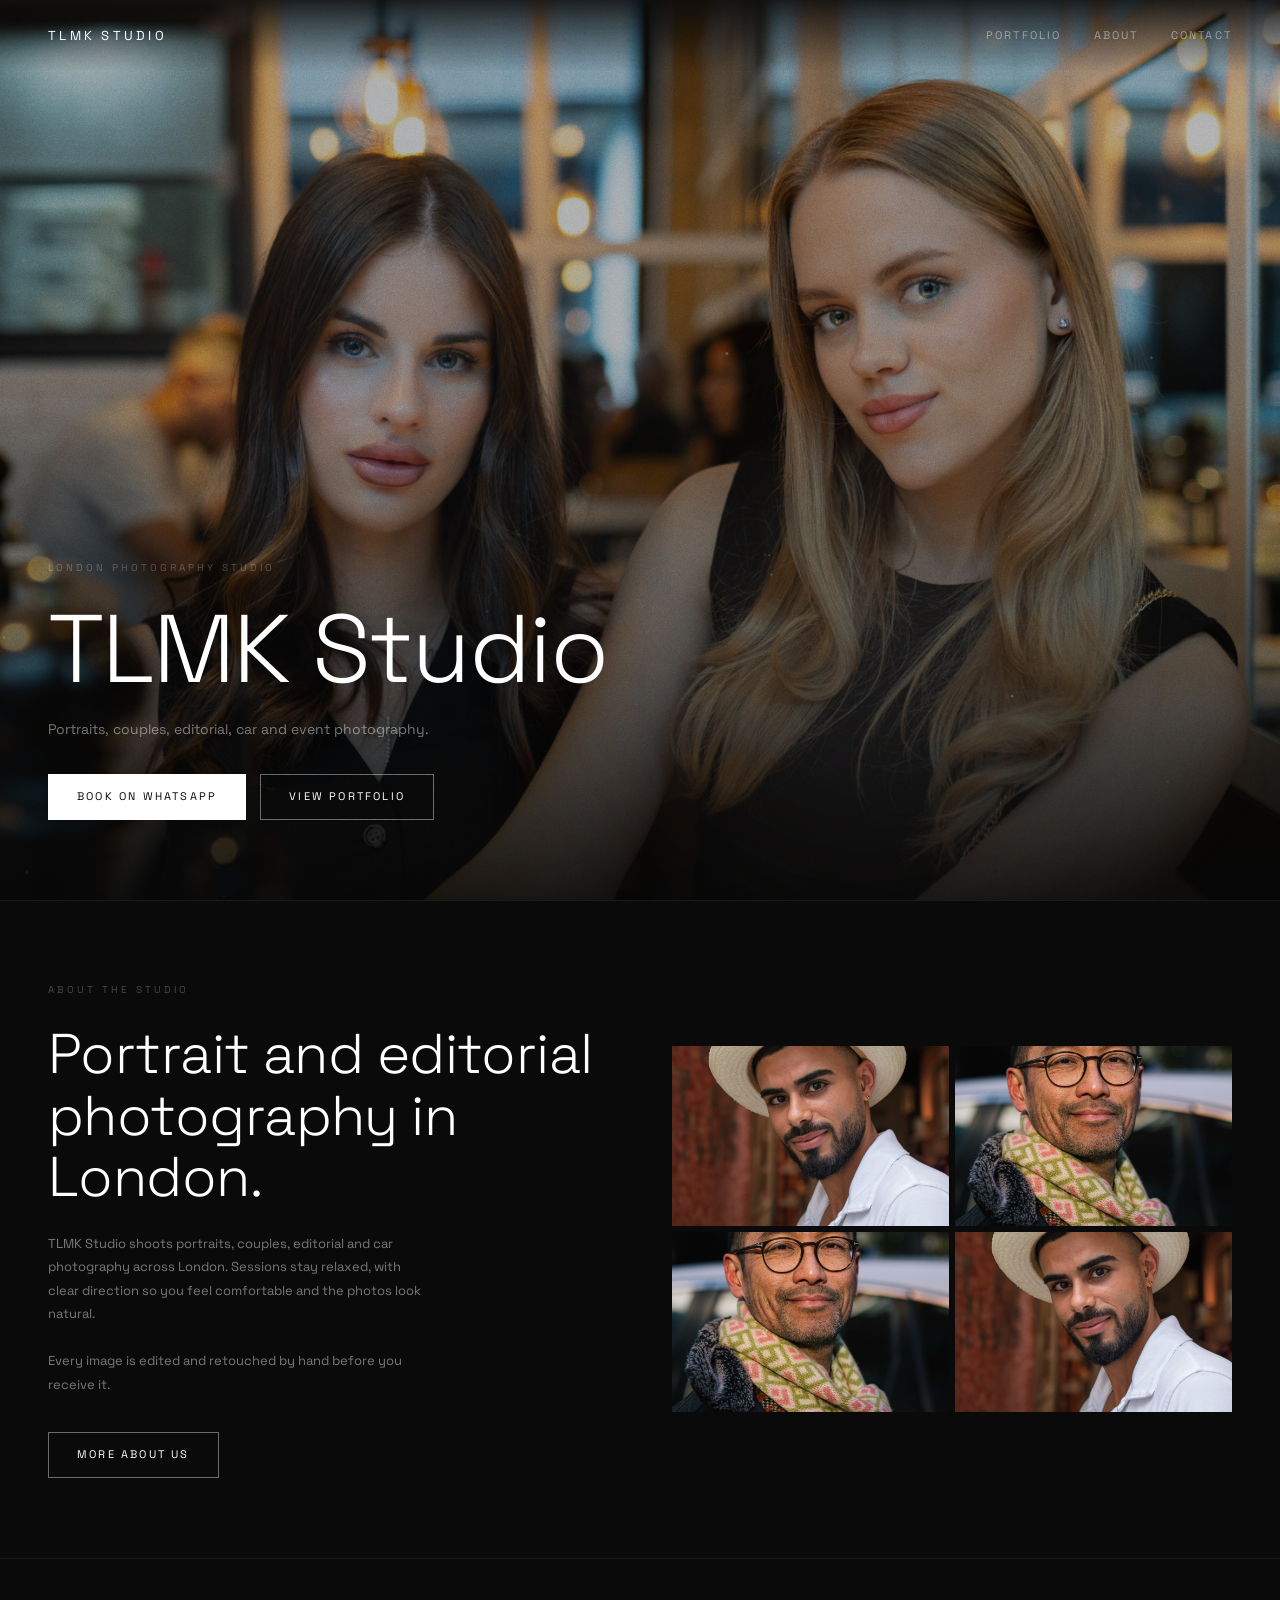
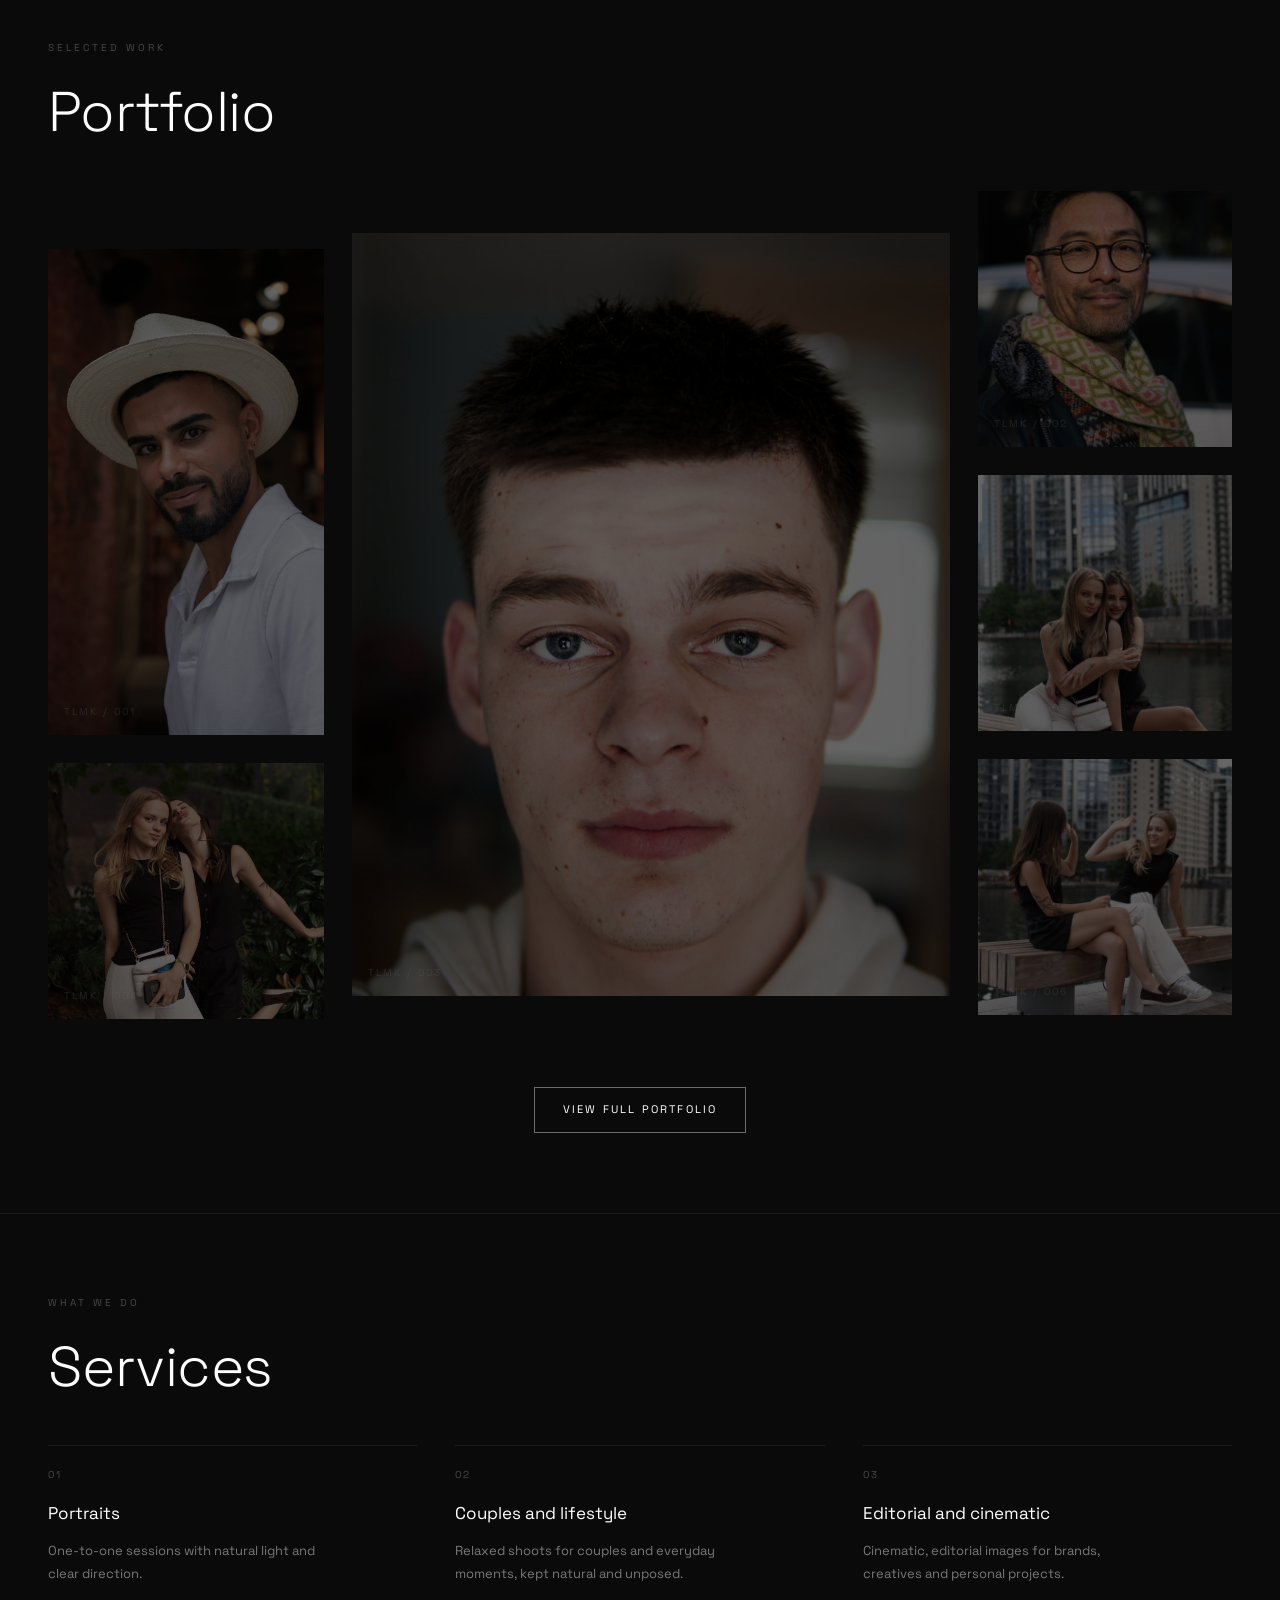
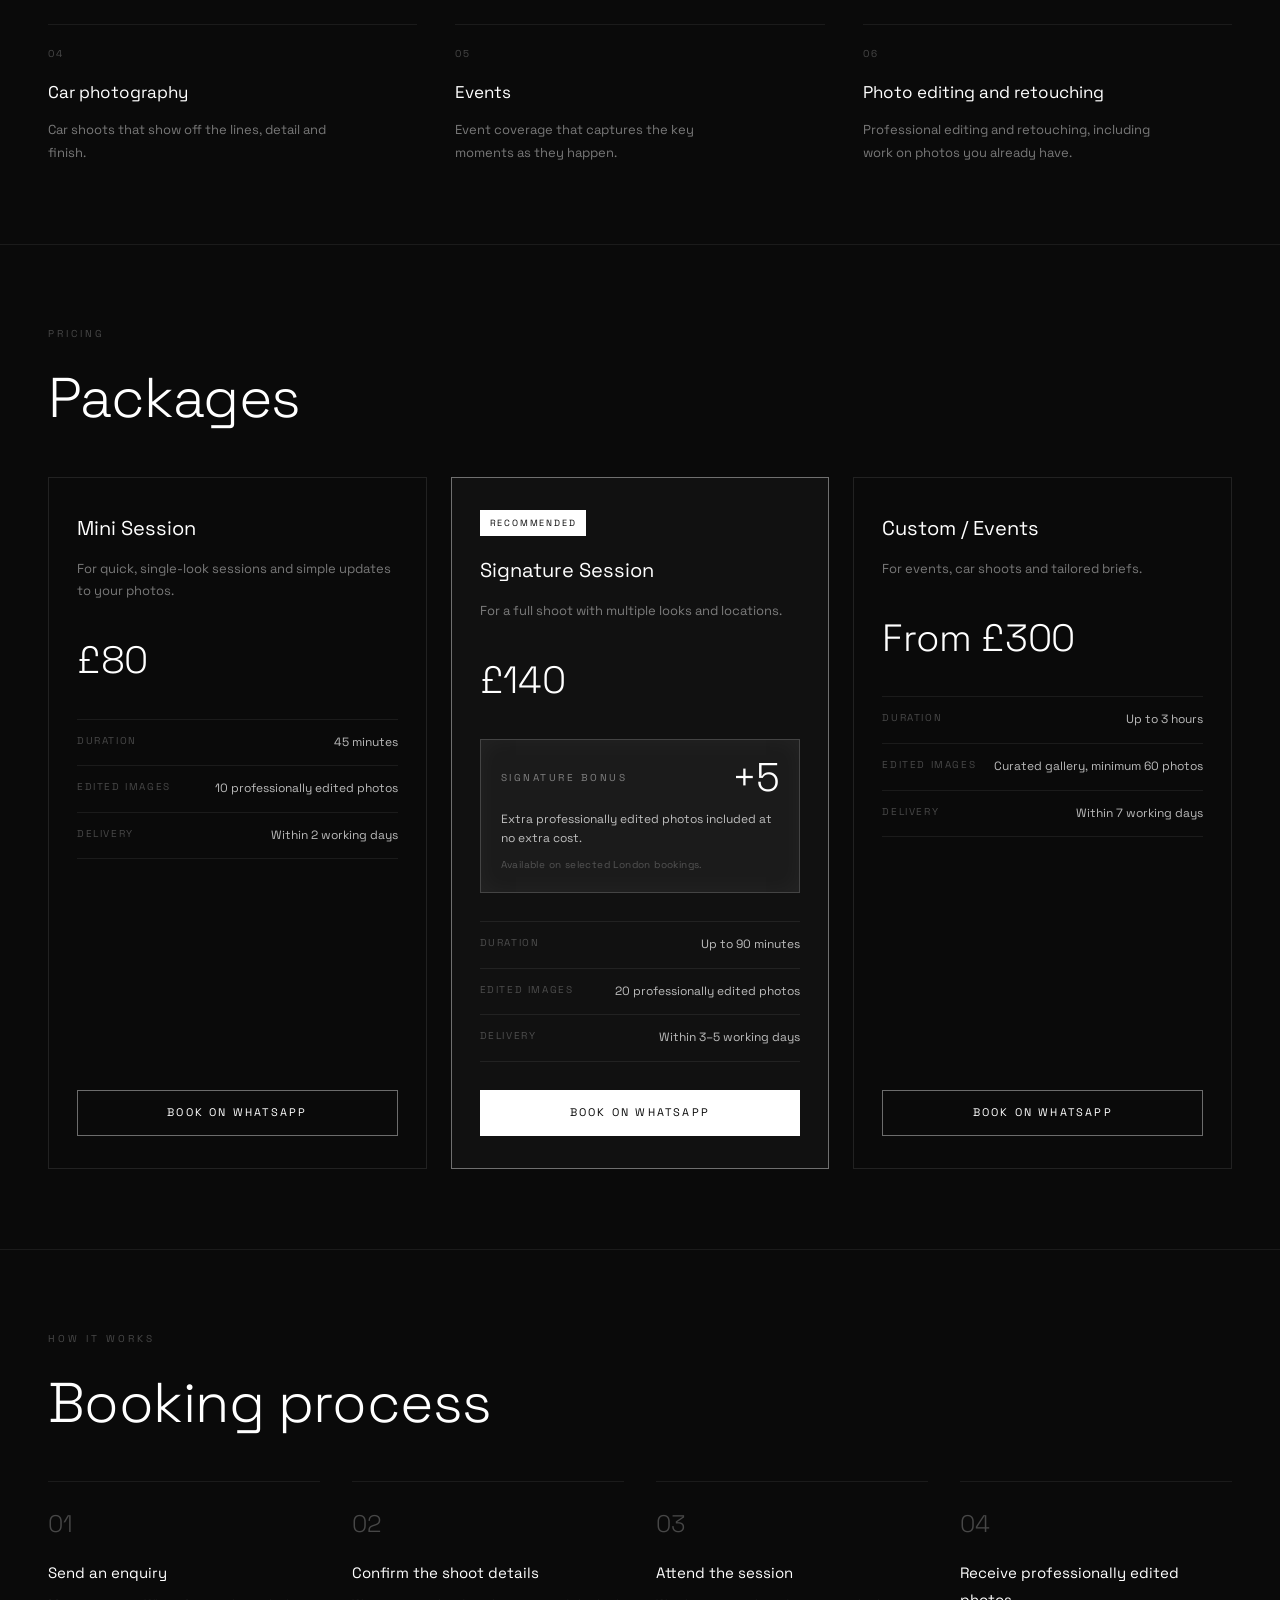
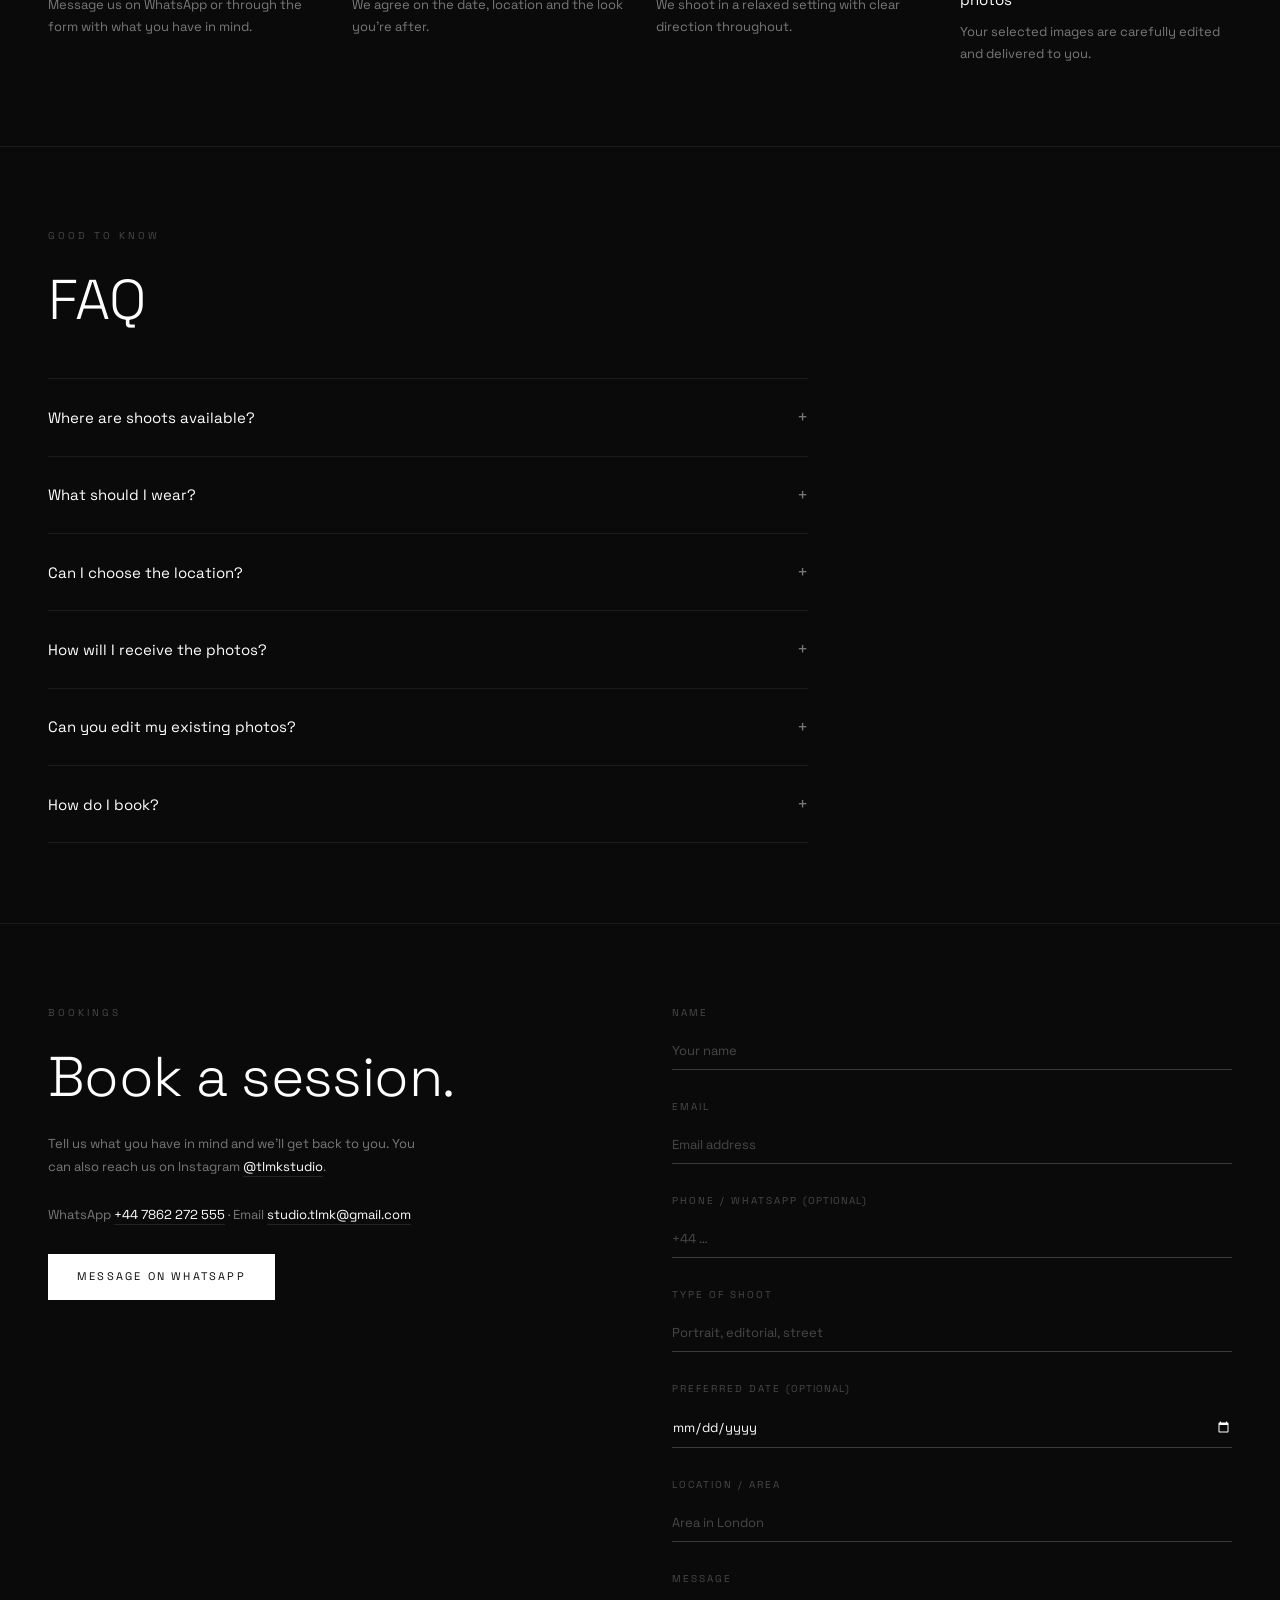
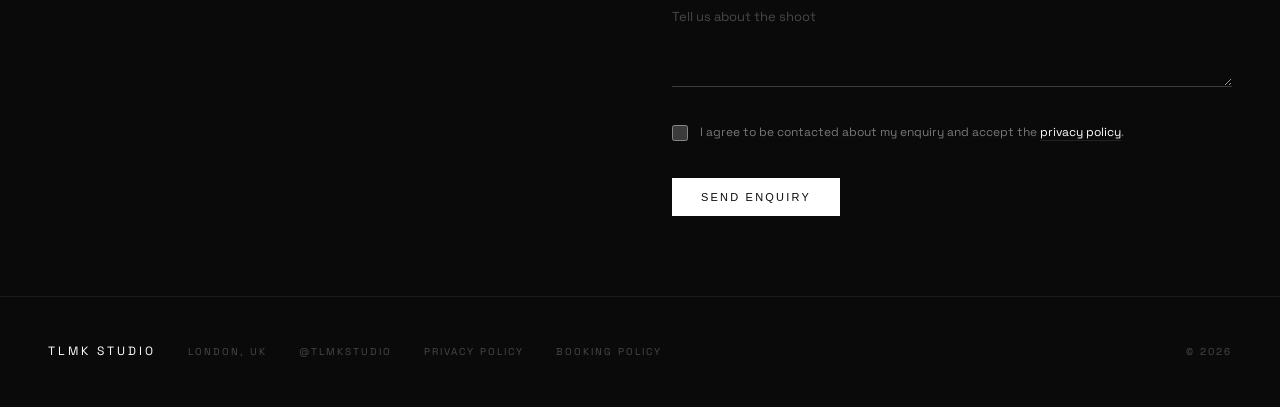
==== commit 703232d6: "Set temporary Netlify site URLs Co-Authored-By: Claude Opus 4.8 <noreply@anthropic.com>" ====
--- a/index.html
+++ b/index.html
@@ -10,16 +10,16 @@
   <title>TLMK Studio — Cinematic photography, London</title>
   <meta name="description" content="TLMK Studio — modern cinematic photography in London. Portraits, editorial, and urban street.">
   <meta name="robots" content="index, follow">
-  <link rel="canonical" href="TODO_SITE_URL/">
+  <link rel="canonical" href="https://cute-crumble-b7a569.netlify.app/">
   <meta property="og:type" content="website">
   <meta property="og:title" content="TLMK Studio — Cinematic photography, London">
   <meta property="og:description" content="TLMK Studio — modern cinematic photography in London. Portraits, editorial, and urban street.">
-  <meta property="og:url" content="TODO_SITE_URL/">
-  <meta property="og:image" content="TODO_SITE_URL/images/hero.jpg">
+  <meta property="og:url" content="https://cute-crumble-b7a569.netlify.app/">
+  <meta property="og:image" content="https://cute-crumble-b7a569.netlify.app/images/hero.jpg">
   <meta name="twitter:card" content="summary_large_image">
   <meta name="twitter:title" content="TLMK Studio — Cinematic photography, London">
   <meta name="twitter:description" content="TLMK Studio — modern cinematic photography in London. Portraits, editorial, and urban street.">
-  <meta name="twitter:image" content="TODO_SITE_URL/images/hero.jpg">
+  <meta name="twitter:image" content="https://cute-crumble-b7a569.netlify.app/images/hero.jpg">
   <link rel="preconnect" href="https://fonts.googleapis.com">
   <link rel="preconnect" href="https://fonts.gstatic.com" crossorigin>
   <link href="https://fonts.googleapis.com/css2?family=Space+Grotesk:wght@300;400;500;700&display=swap" rel="stylesheet">
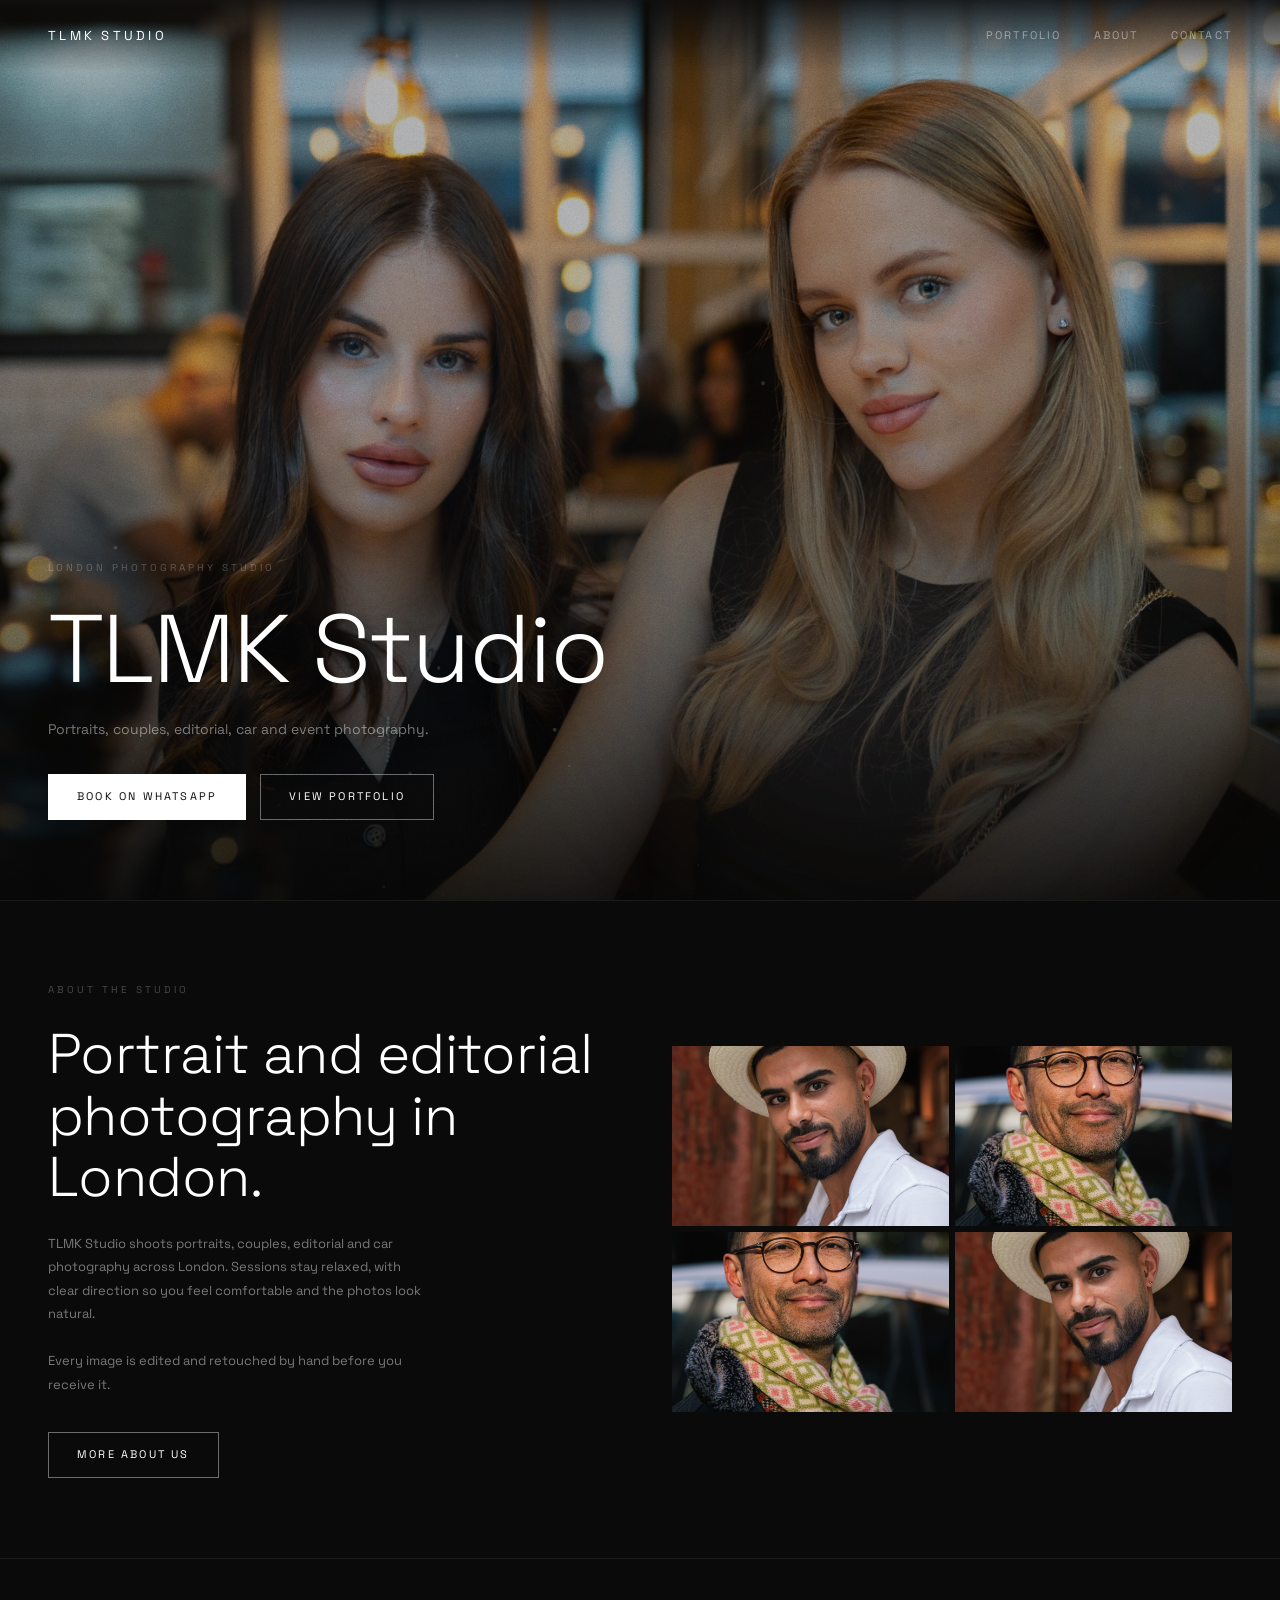
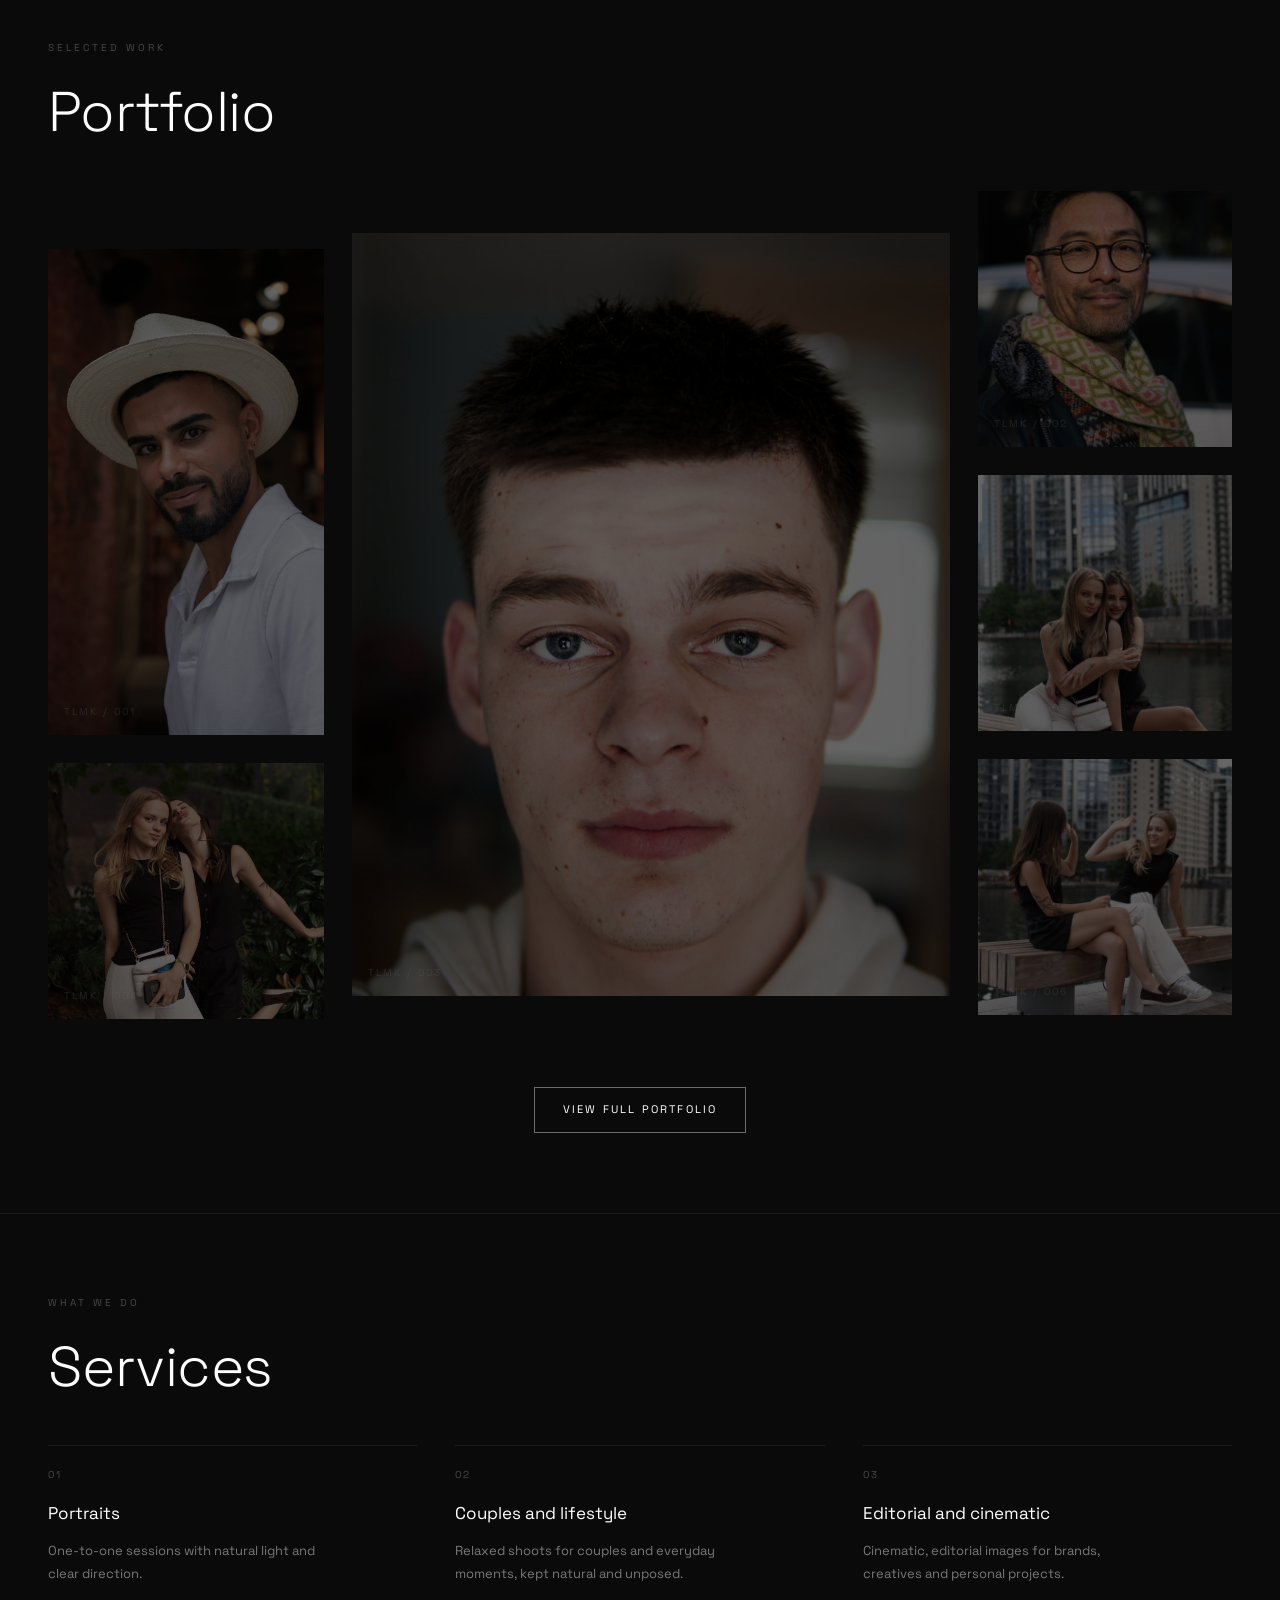
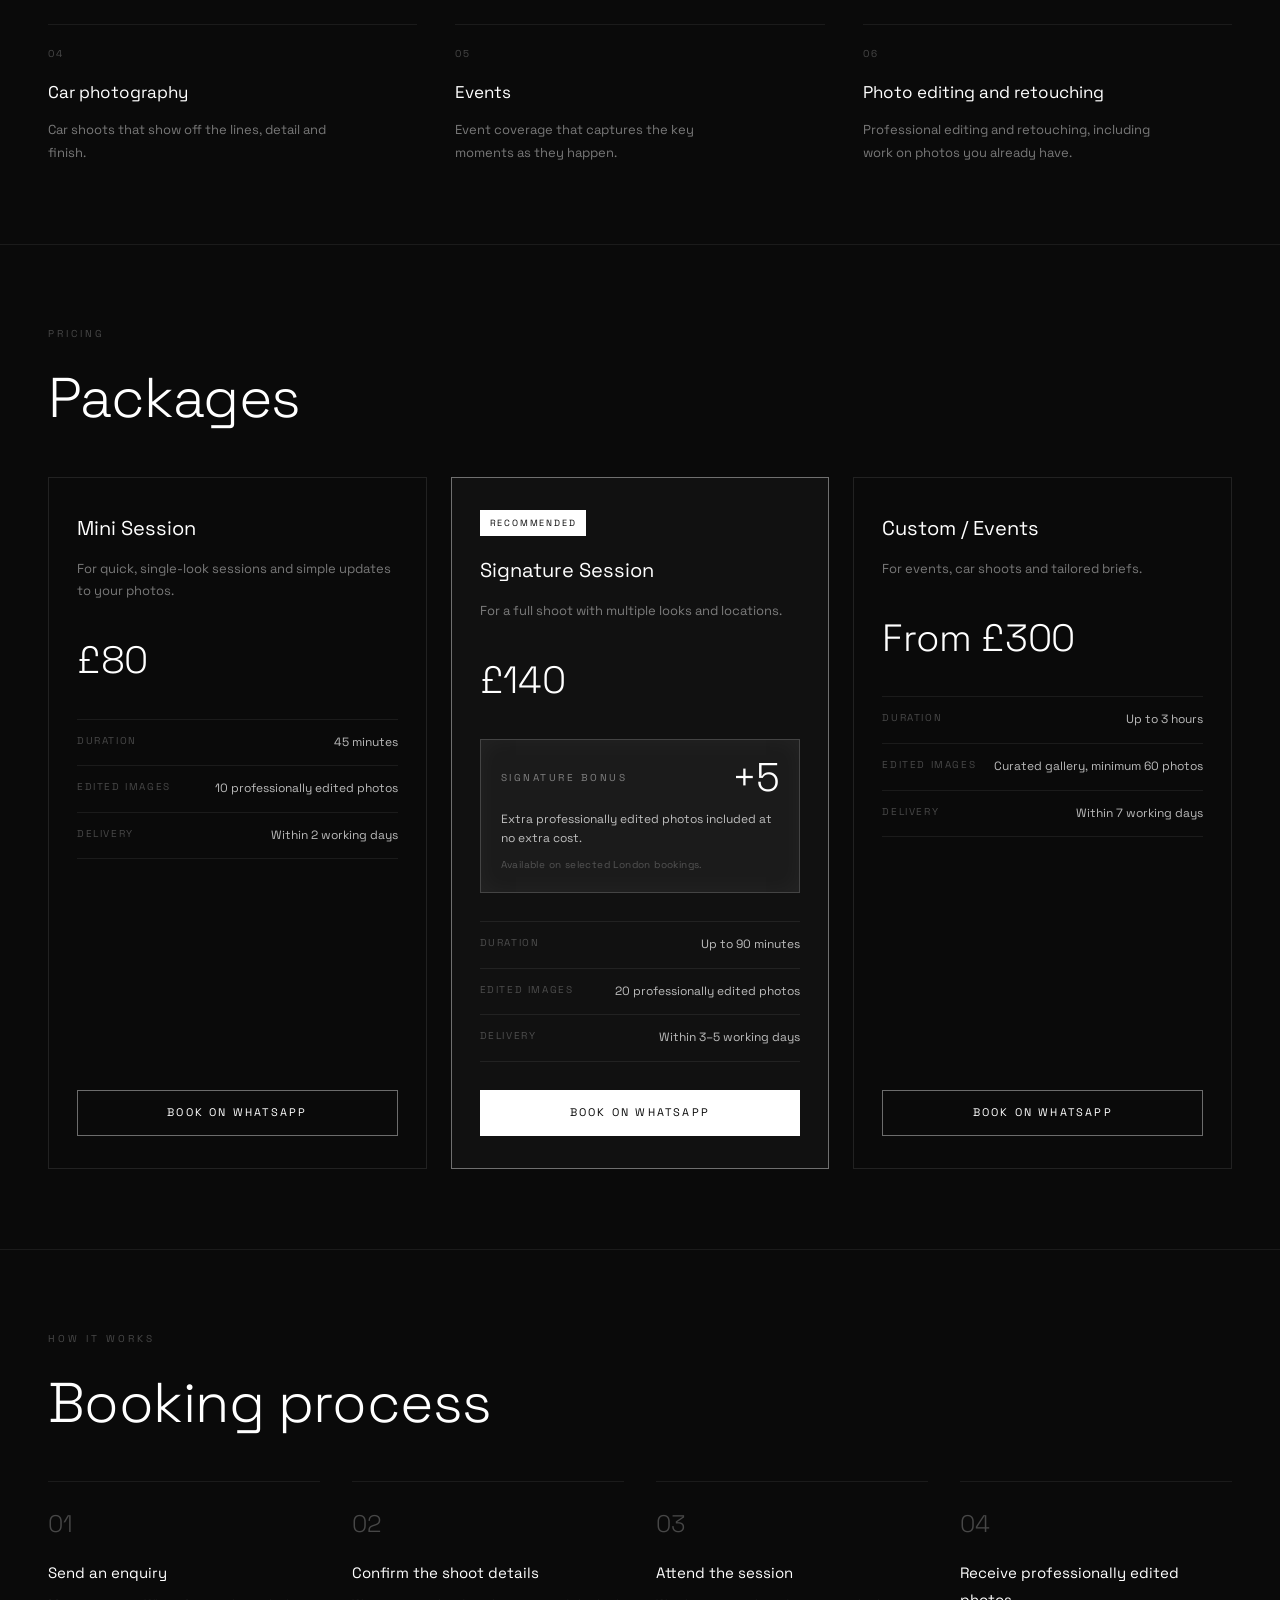
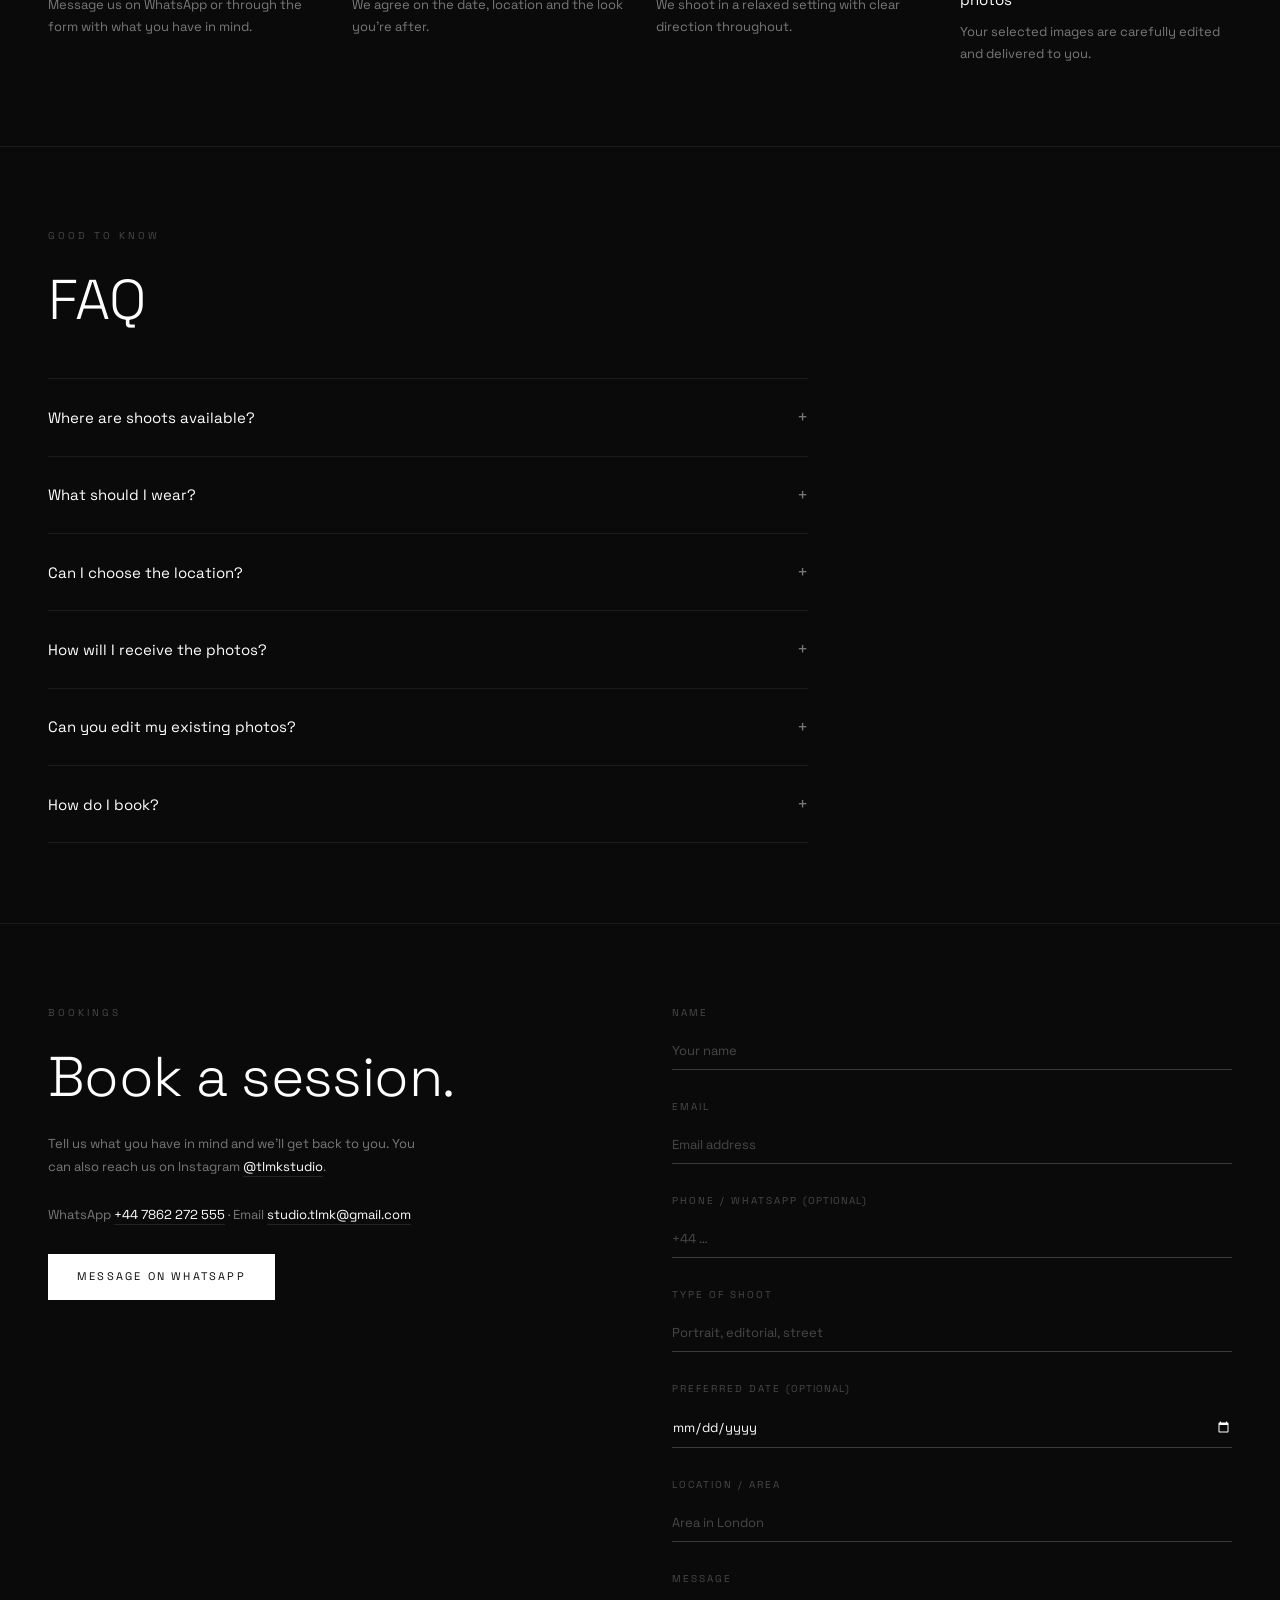
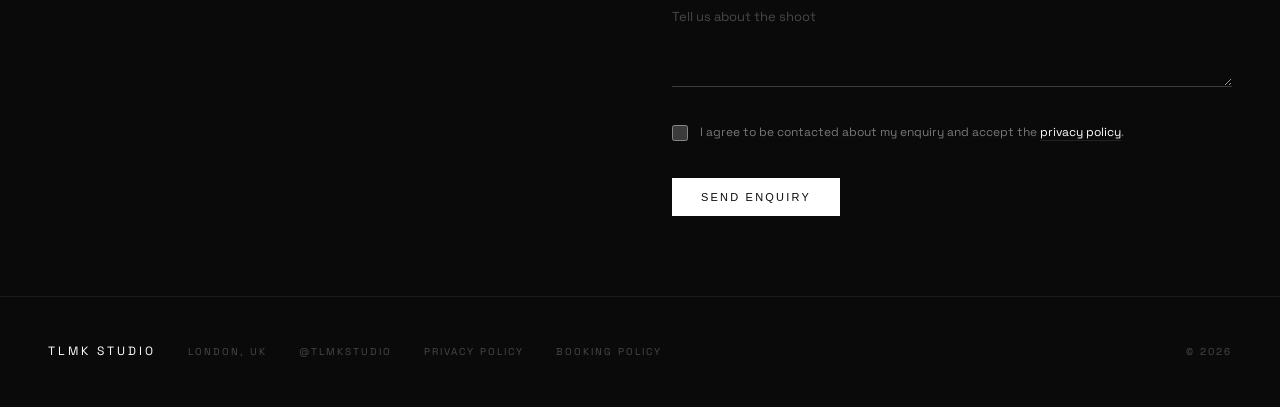
==== commit d82ce642: "Connect contact form to Netlify Forms Co-Authored-By: Claude Opus 4.8 <noreply@anthropic.com>" ====
--- a/index.html
+++ b/index.html
@@ -327,7 +327,11 @@
       </div>
     </div>
 
-    <form class="contact__form" action="#" method="post">
+    <form class="contact__form" name="tlmk-enquiry" method="POST" data-netlify="true" netlify-honeypot="bot-field" action="/thank-you.html">
+      <input type="hidden" name="form-name" value="tlmk-enquiry">
+      <p class="field" hidden aria-hidden="true" style="display:none;">
+        <label>Do not fill this out: <input name="bot-field"></label>
+      </p>
       <div class="form__status" role="status" aria-live="polite"></div>
 
       <div class="field">
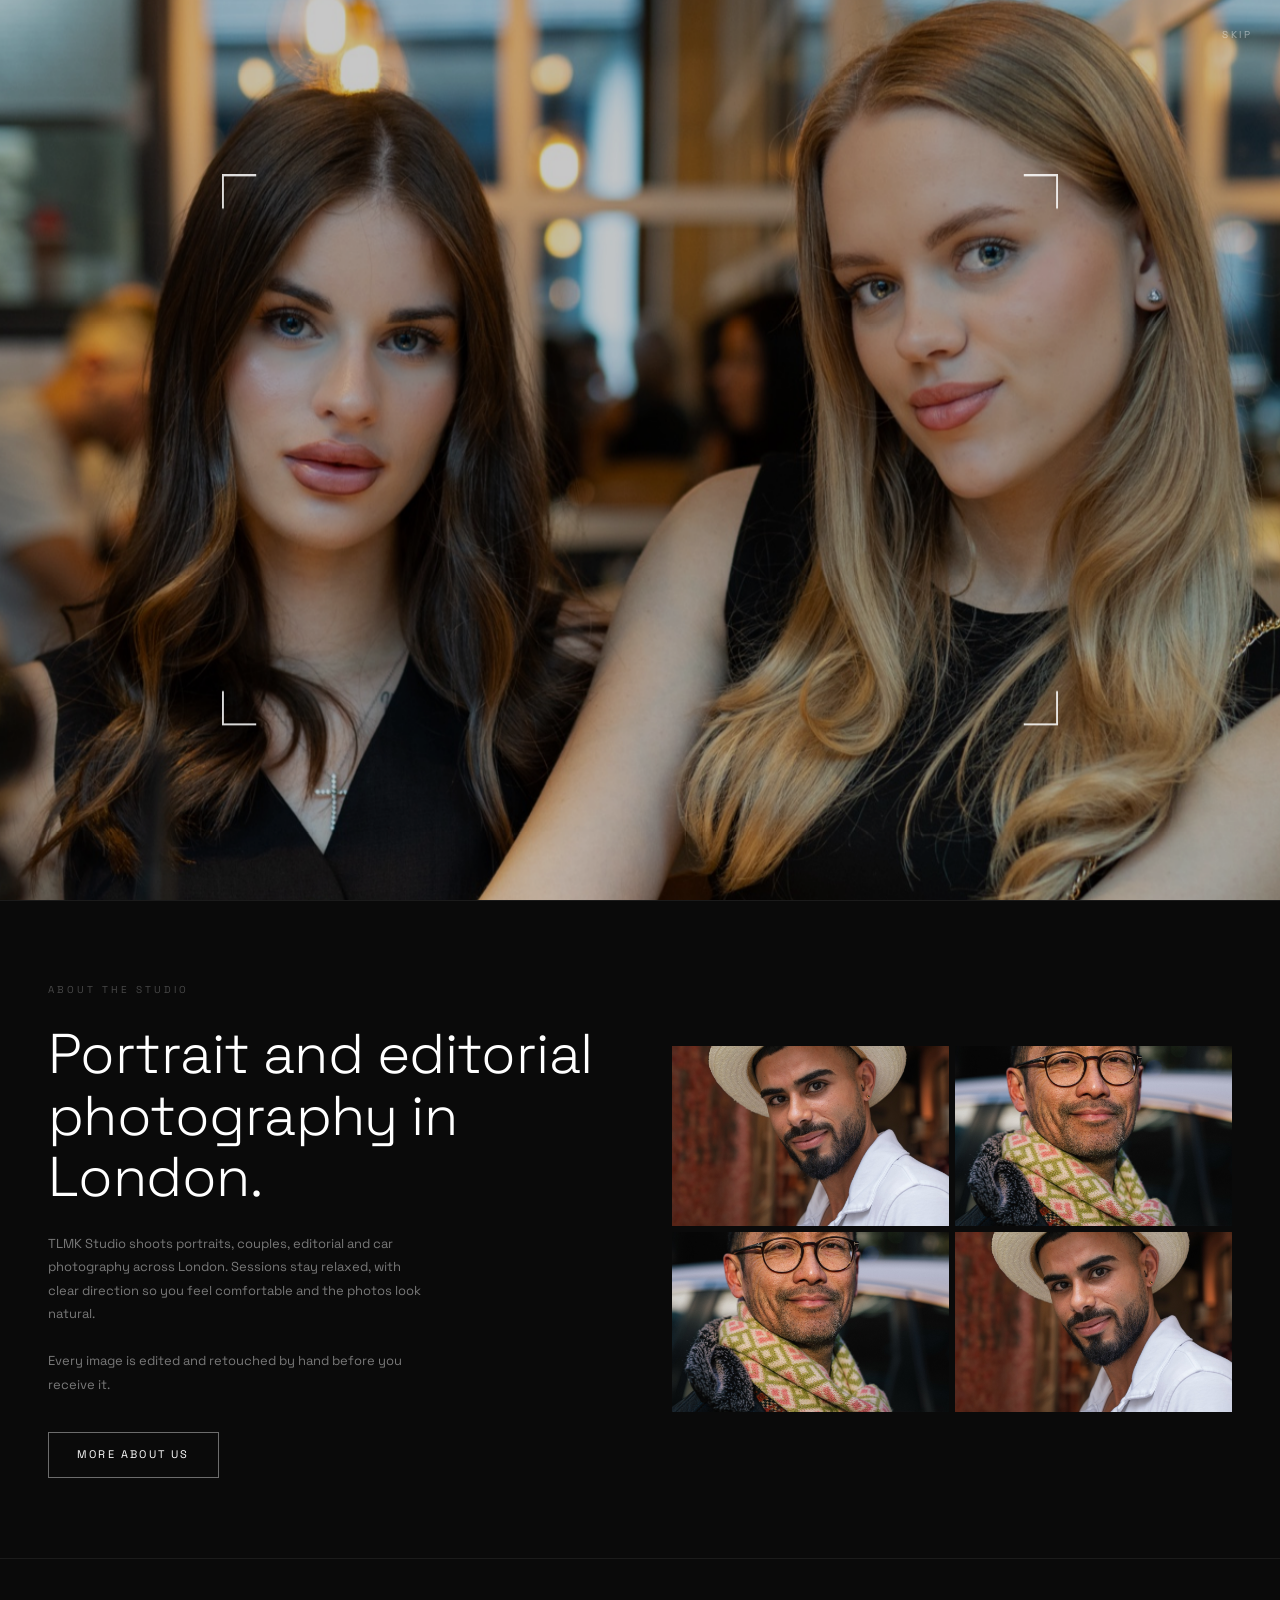
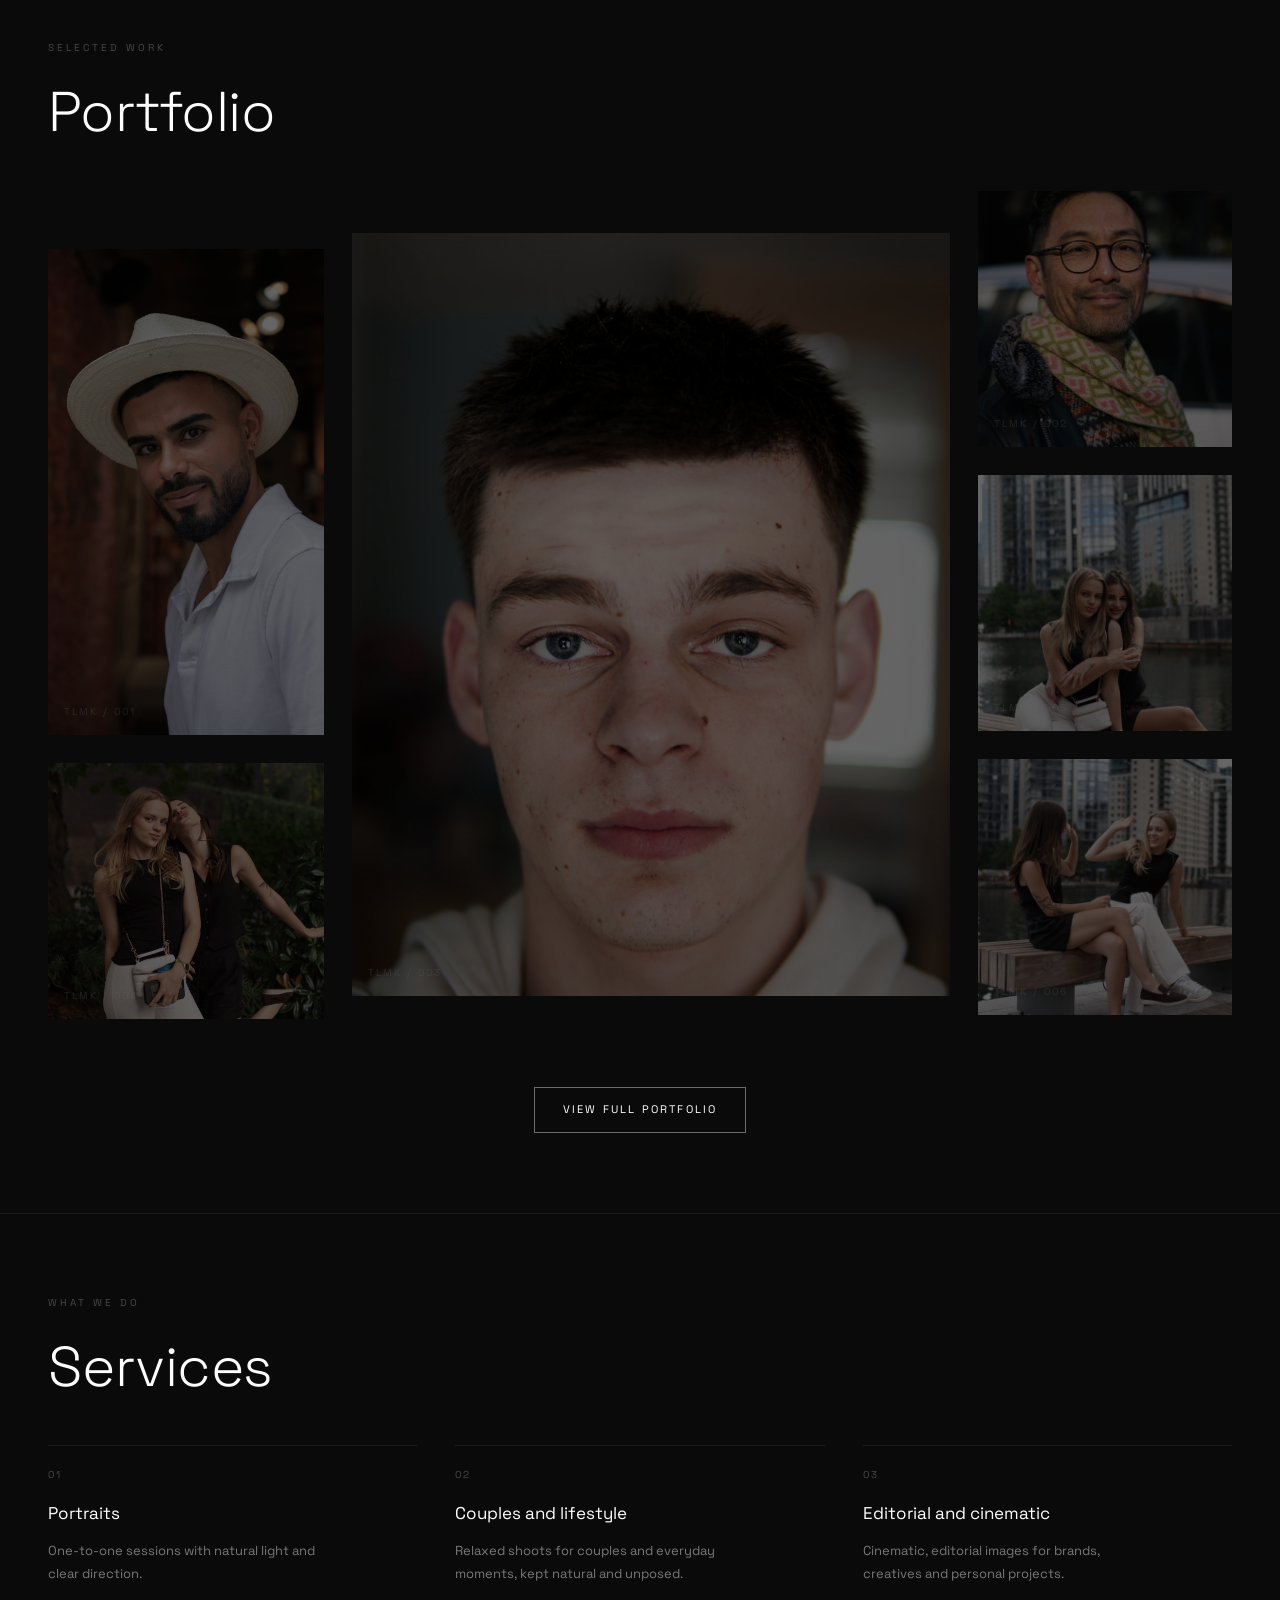
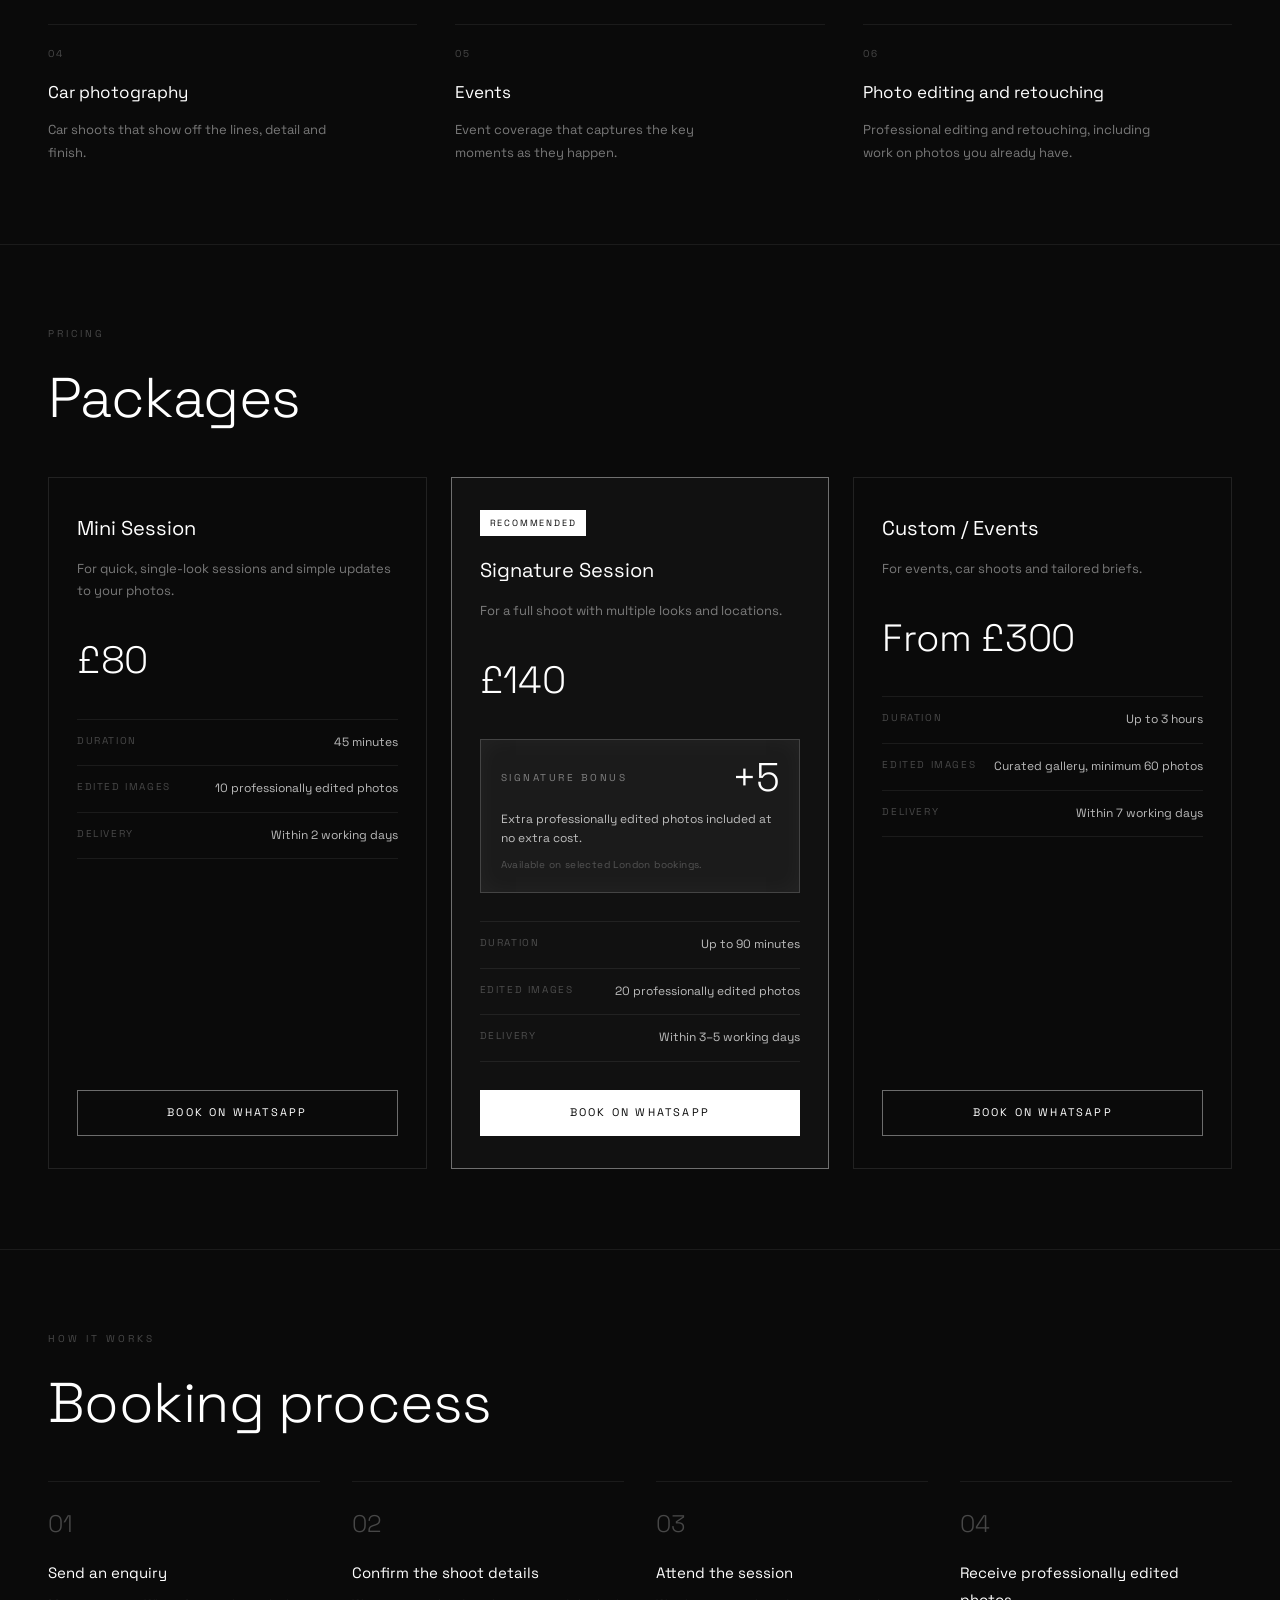
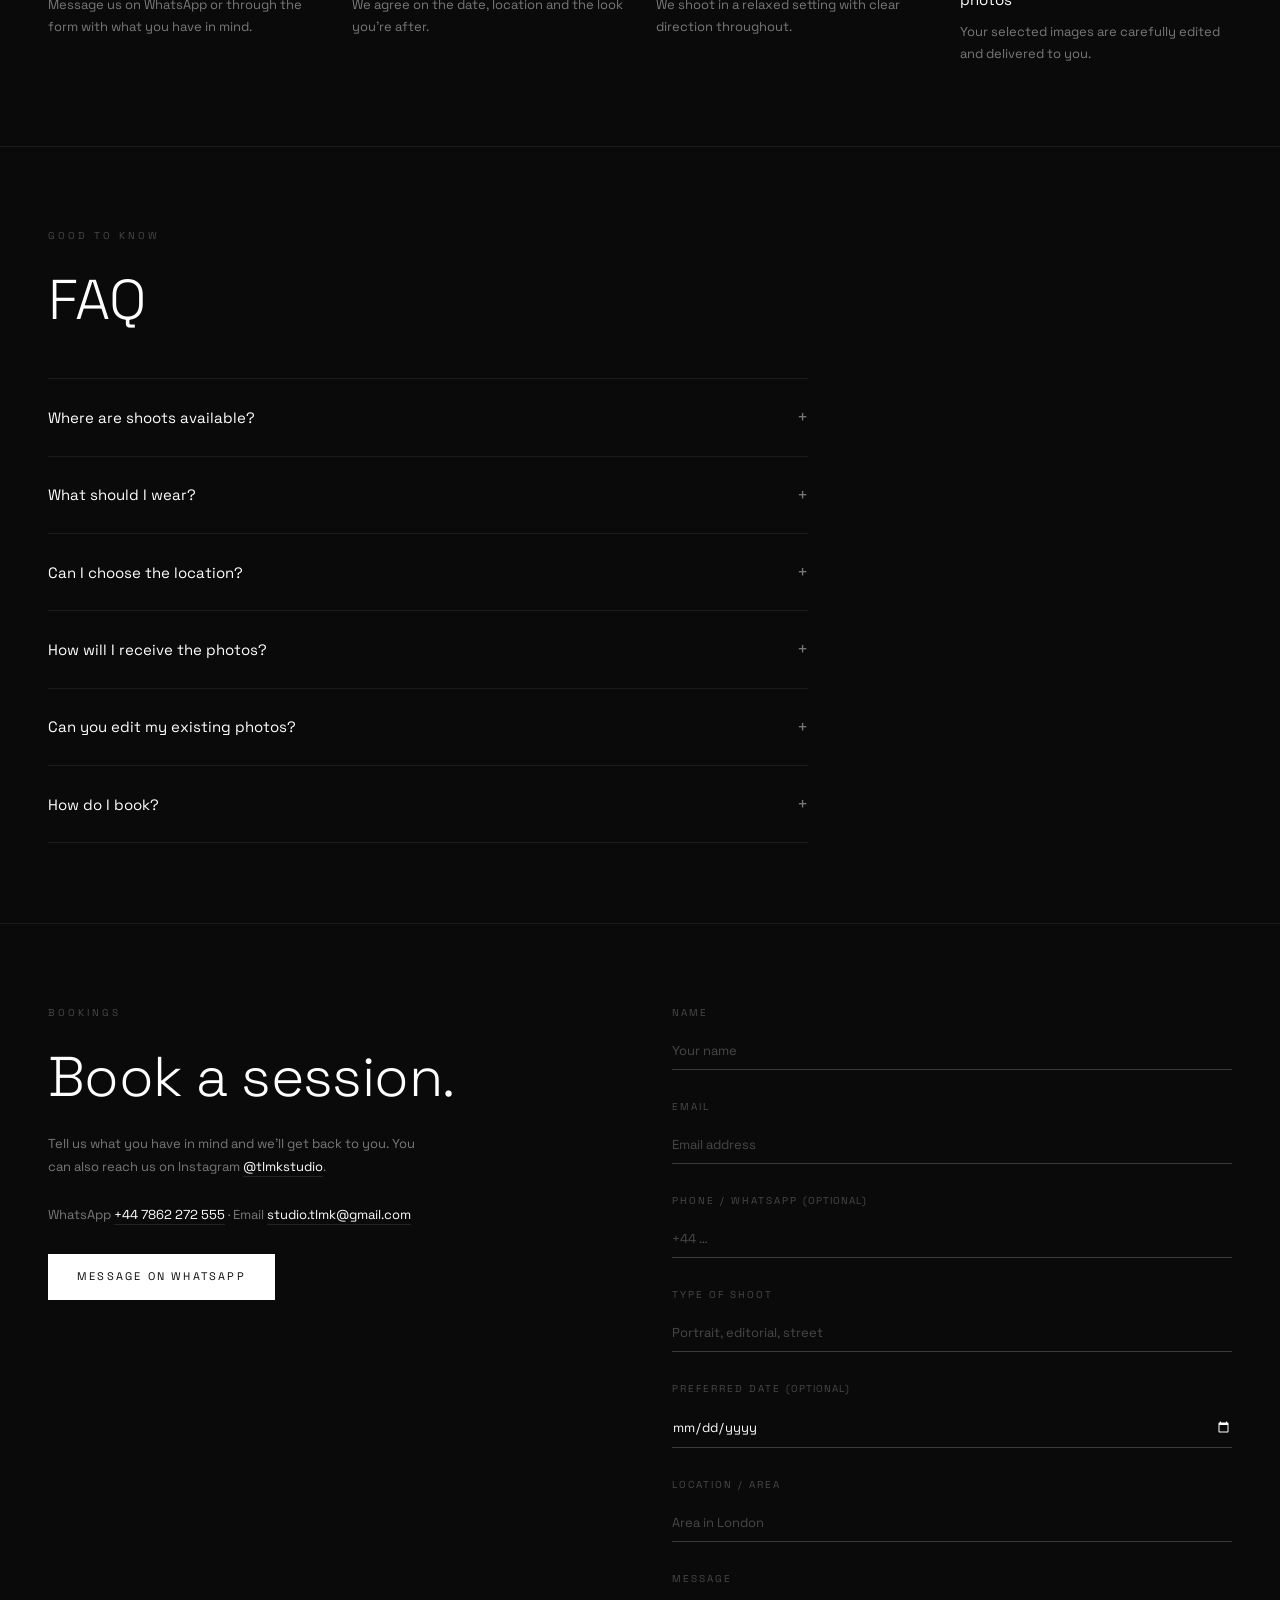
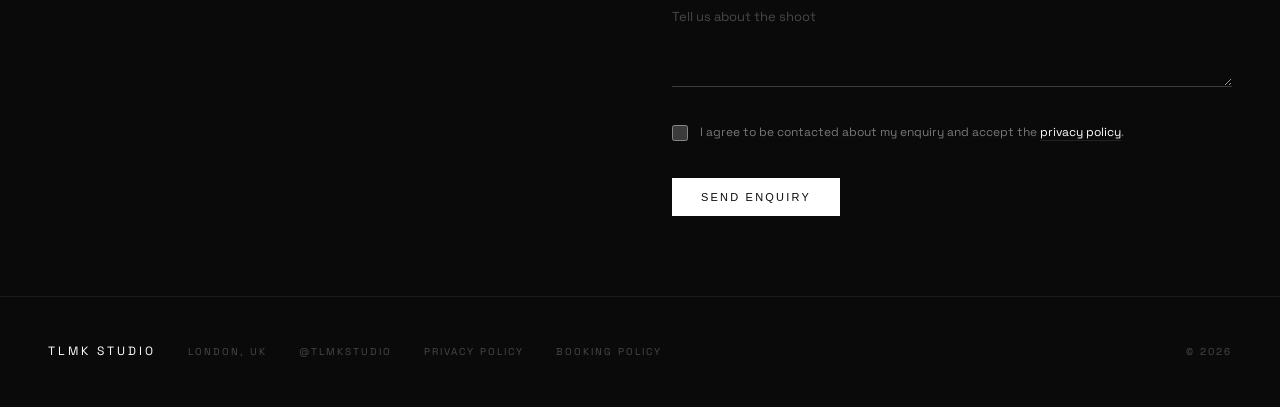
==== commit 94d34506: "Switch site URLs to custom domain Co-Authored-By: Claude Opus 4.8 <noreply@anthropic.com>" ====
--- a/index.html
+++ b/index.html
@@ -10,16 +10,16 @@
   <title>TLMK Studio — Cinematic photography, London</title>
   <meta name="description" content="TLMK Studio — modern cinematic photography in London. Portraits, editorial, and urban street.">
   <meta name="robots" content="index, follow">
-  <link rel="canonical" href="https://cute-crumble-b7a569.netlify.app/">
+  <link rel="canonical" href="https://www.tlmkstudio.co.uk/">
   <meta property="og:type" content="website">
   <meta property="og:title" content="TLMK Studio — Cinematic photography, London">
   <meta property="og:description" content="TLMK Studio — modern cinematic photography in London. Portraits, editorial, and urban street.">
-  <meta property="og:url" content="https://cute-crumble-b7a569.netlify.app/">
-  <meta property="og:image" content="https://cute-crumble-b7a569.netlify.app/images/hero.jpg">
+  <meta property="og:url" content="https://www.tlmkstudio.co.uk/">
+  <meta property="og:image" content="https://www.tlmkstudio.co.uk/images/hero.jpg">
   <meta name="twitter:card" content="summary_large_image">
   <meta name="twitter:title" content="TLMK Studio — Cinematic photography, London">
   <meta name="twitter:description" content="TLMK Studio — modern cinematic photography in London. Portraits, editorial, and urban street.">
-  <meta name="twitter:image" content="https://cute-crumble-b7a569.netlify.app/images/hero.jpg">
+  <meta name="twitter:image" content="https://www.tlmkstudio.co.uk/images/hero.jpg">
   <link rel="preconnect" href="https://fonts.googleapis.com">
   <link rel="preconnect" href="https://fonts.gstatic.com" crossorigin>
   <link href="https://fonts.googleapis.com/css2?family=Space+Grotesk:wght@300;400;500;700&display=swap" rel="stylesheet">
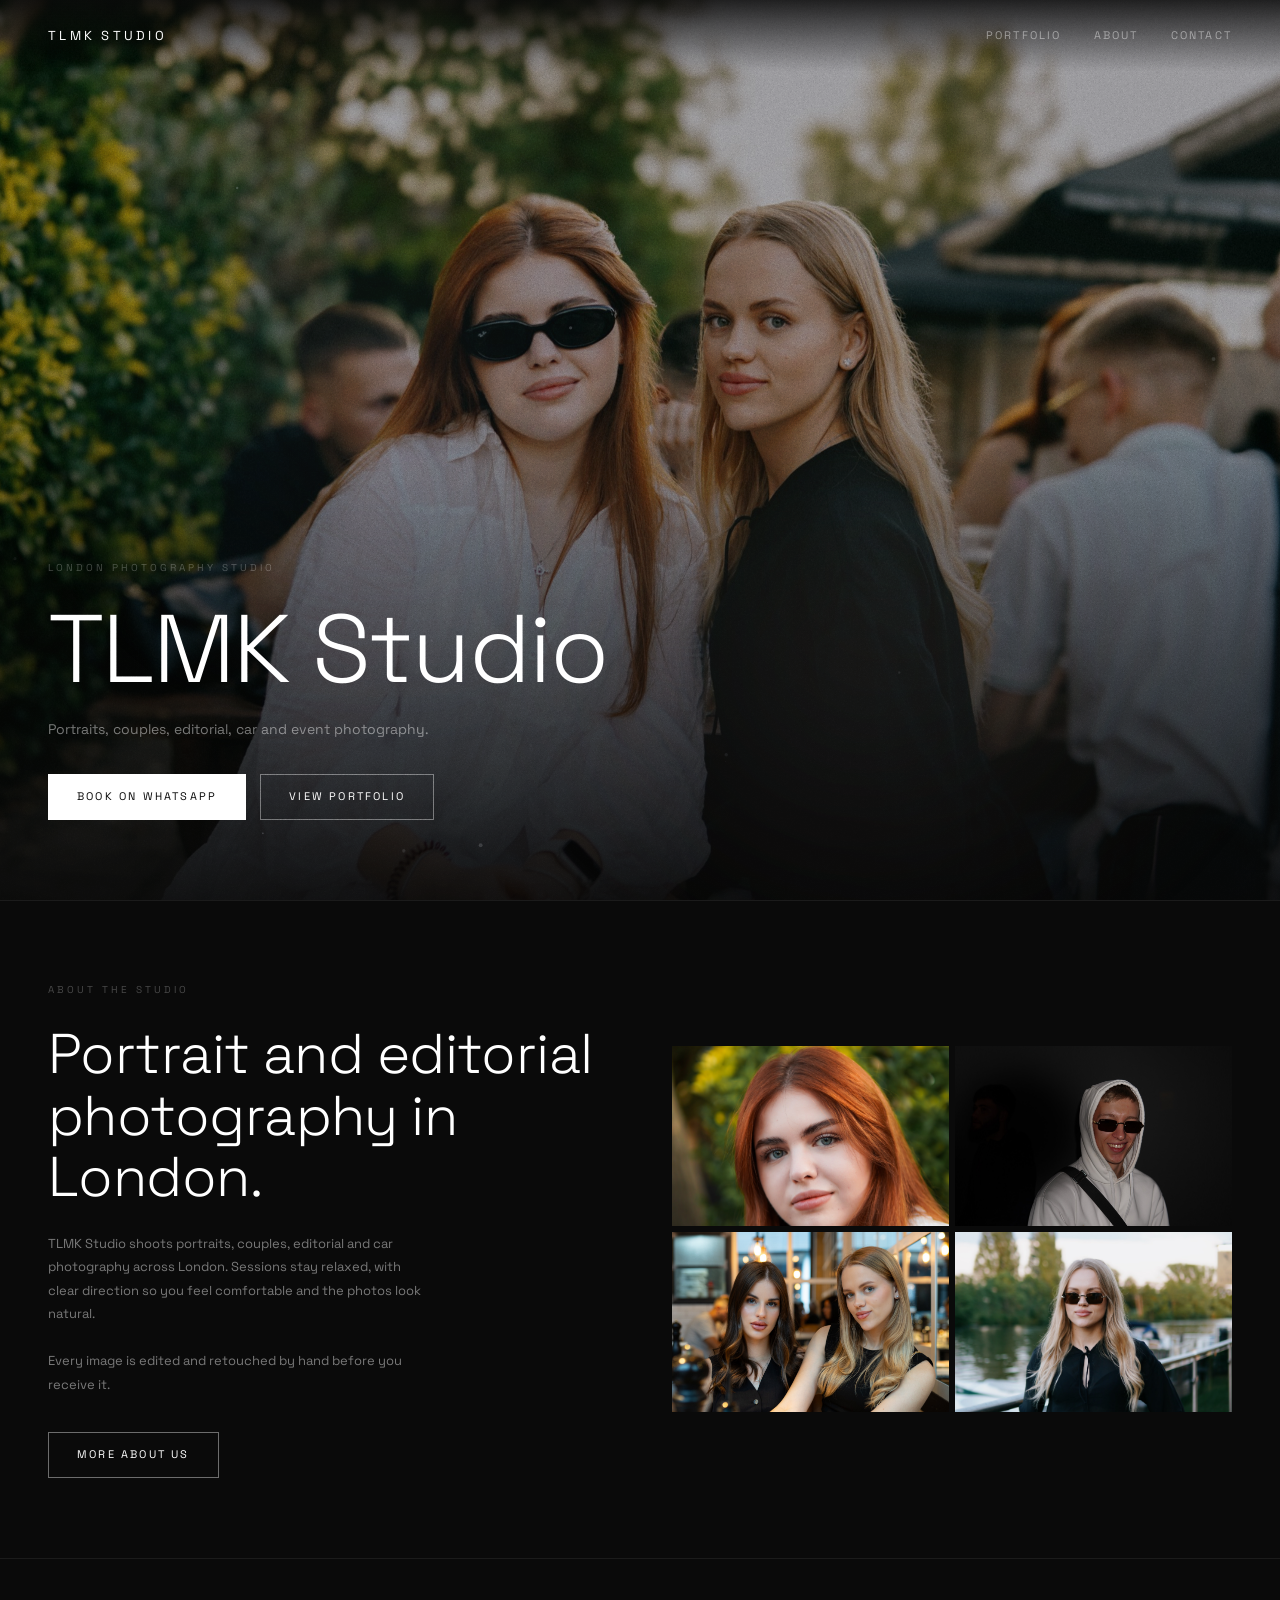
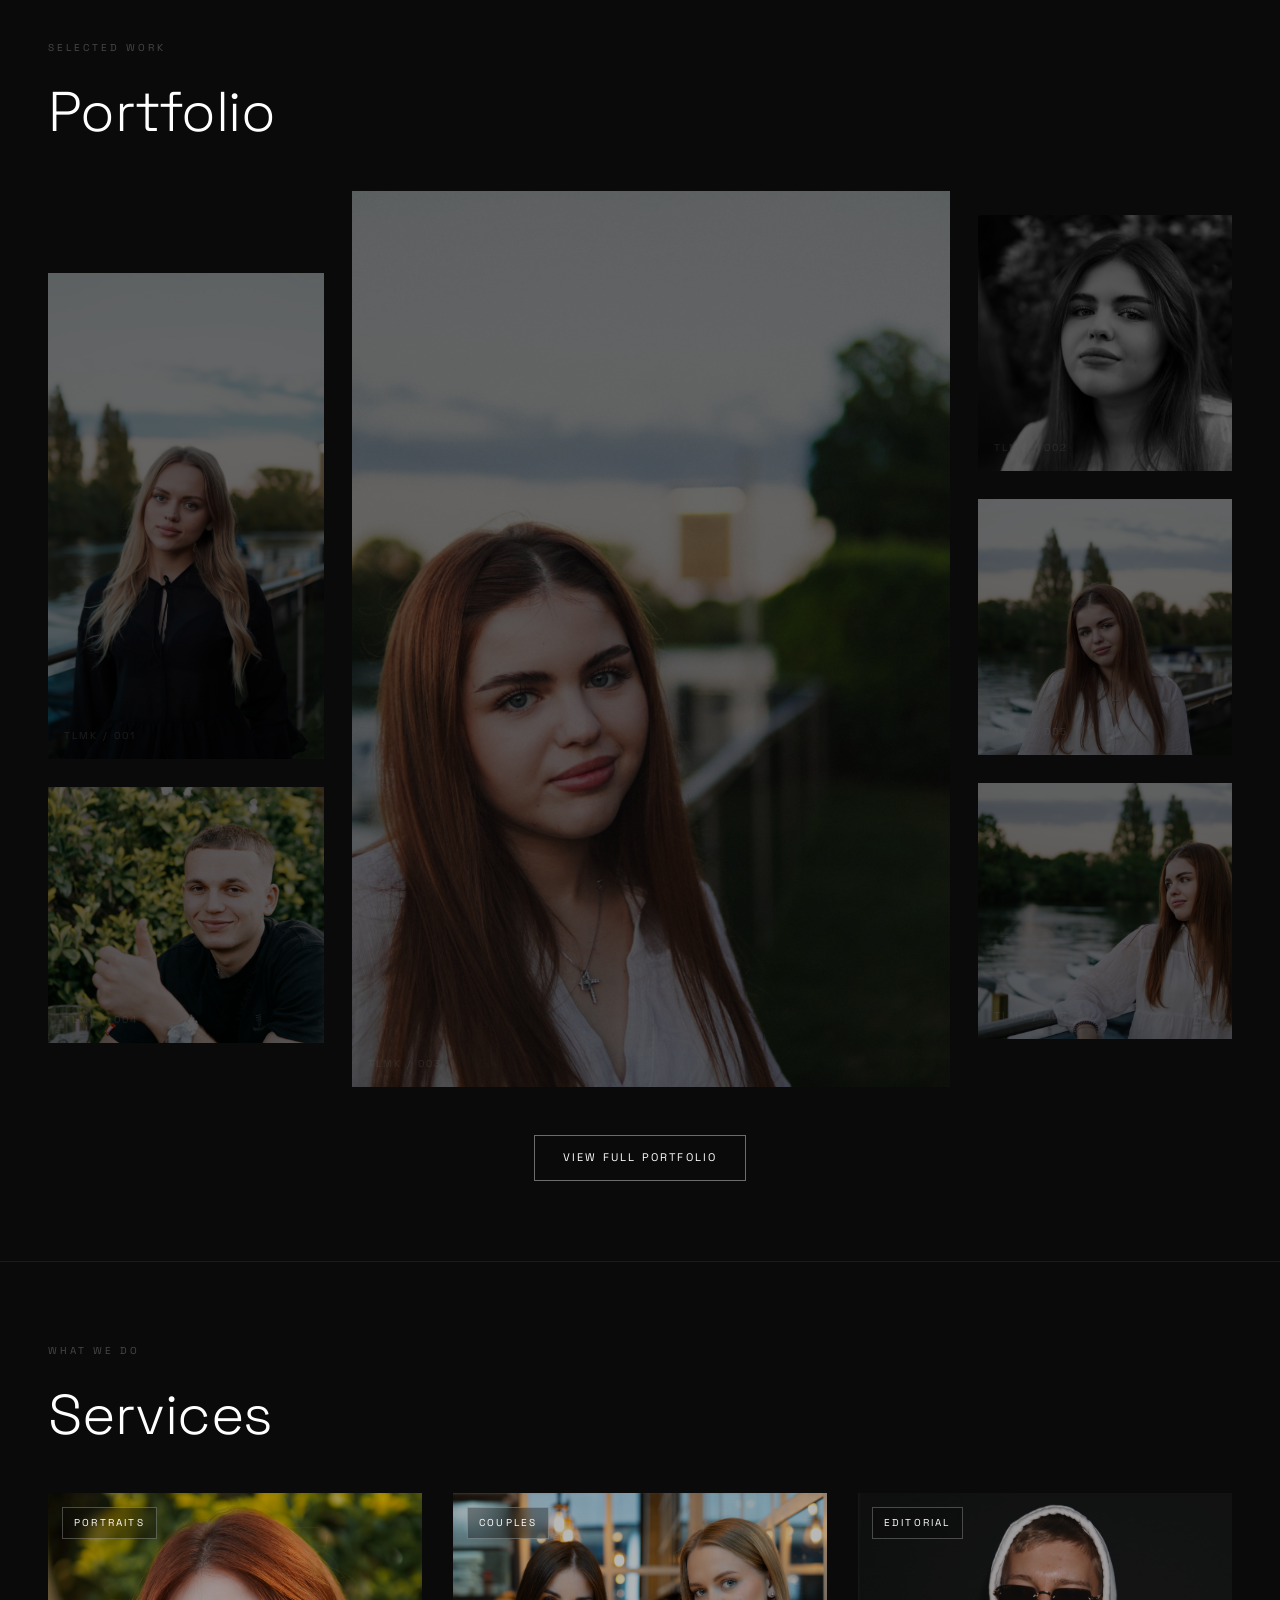
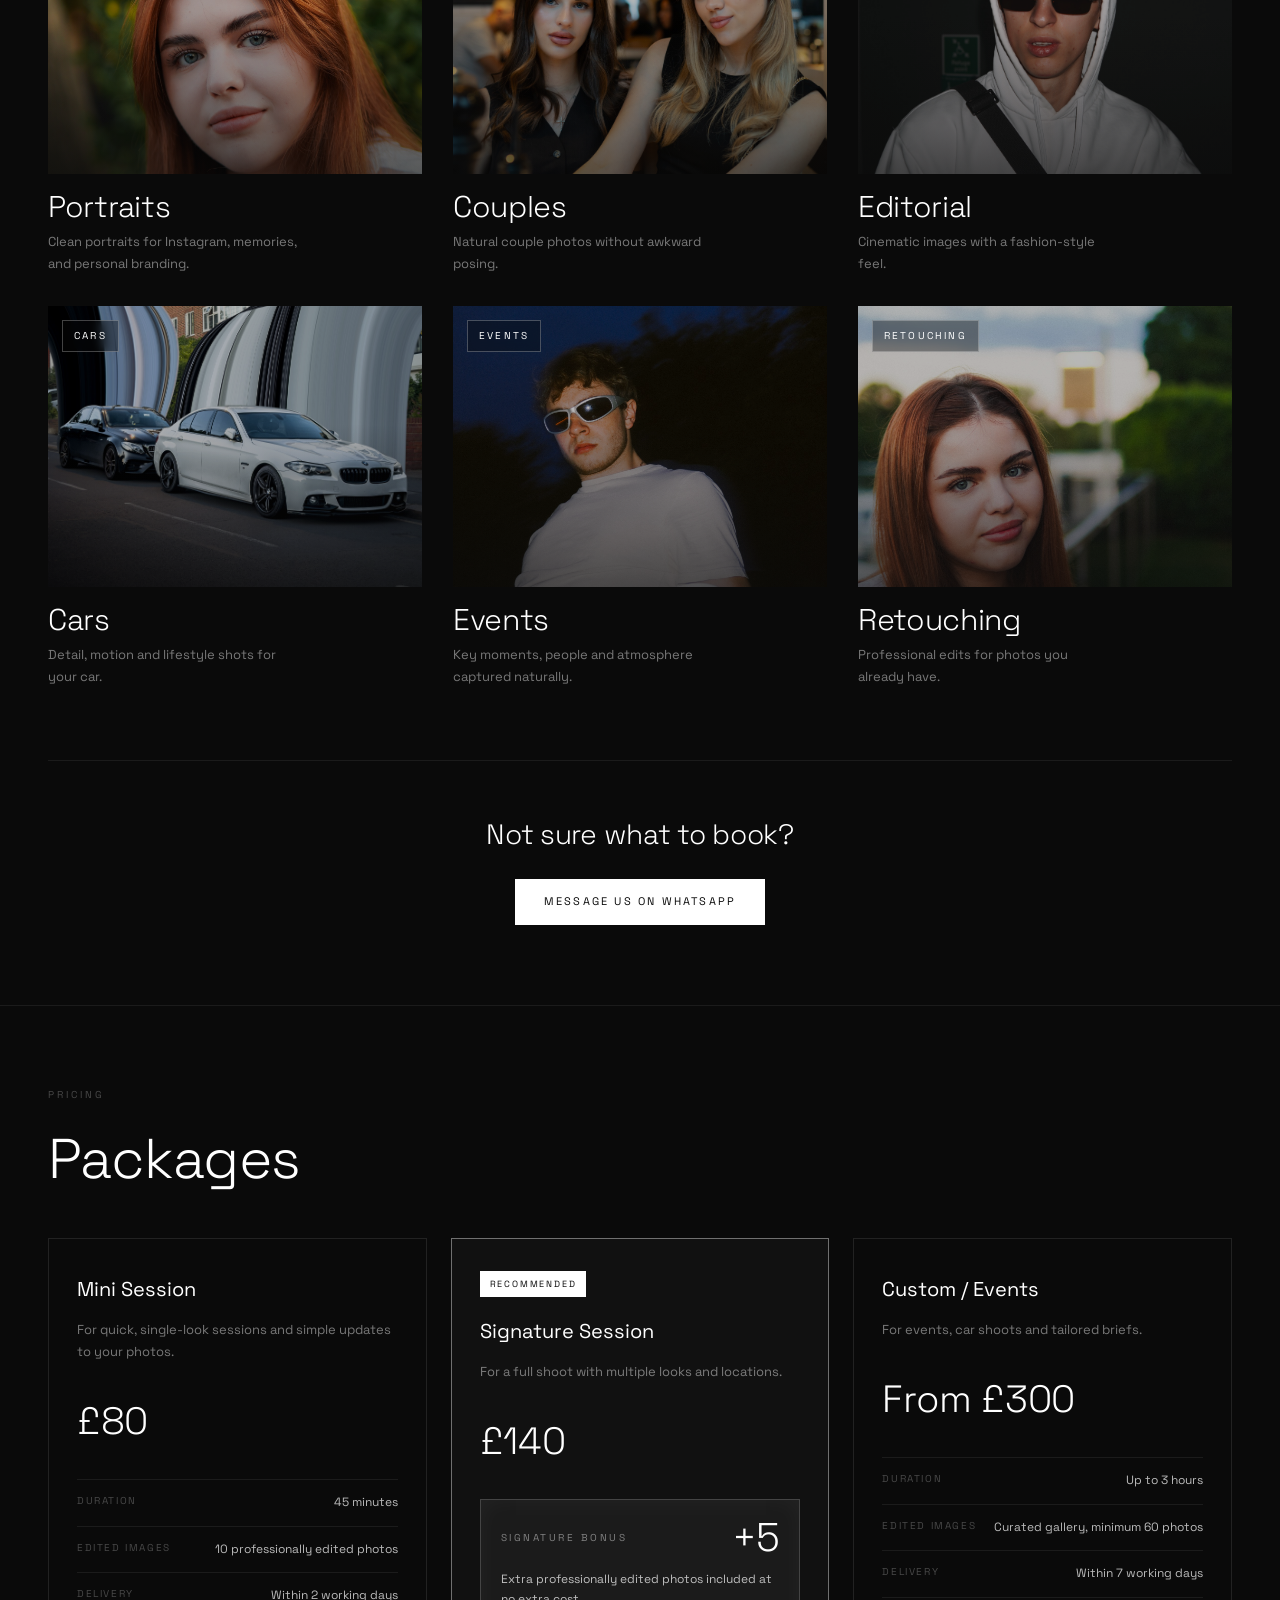
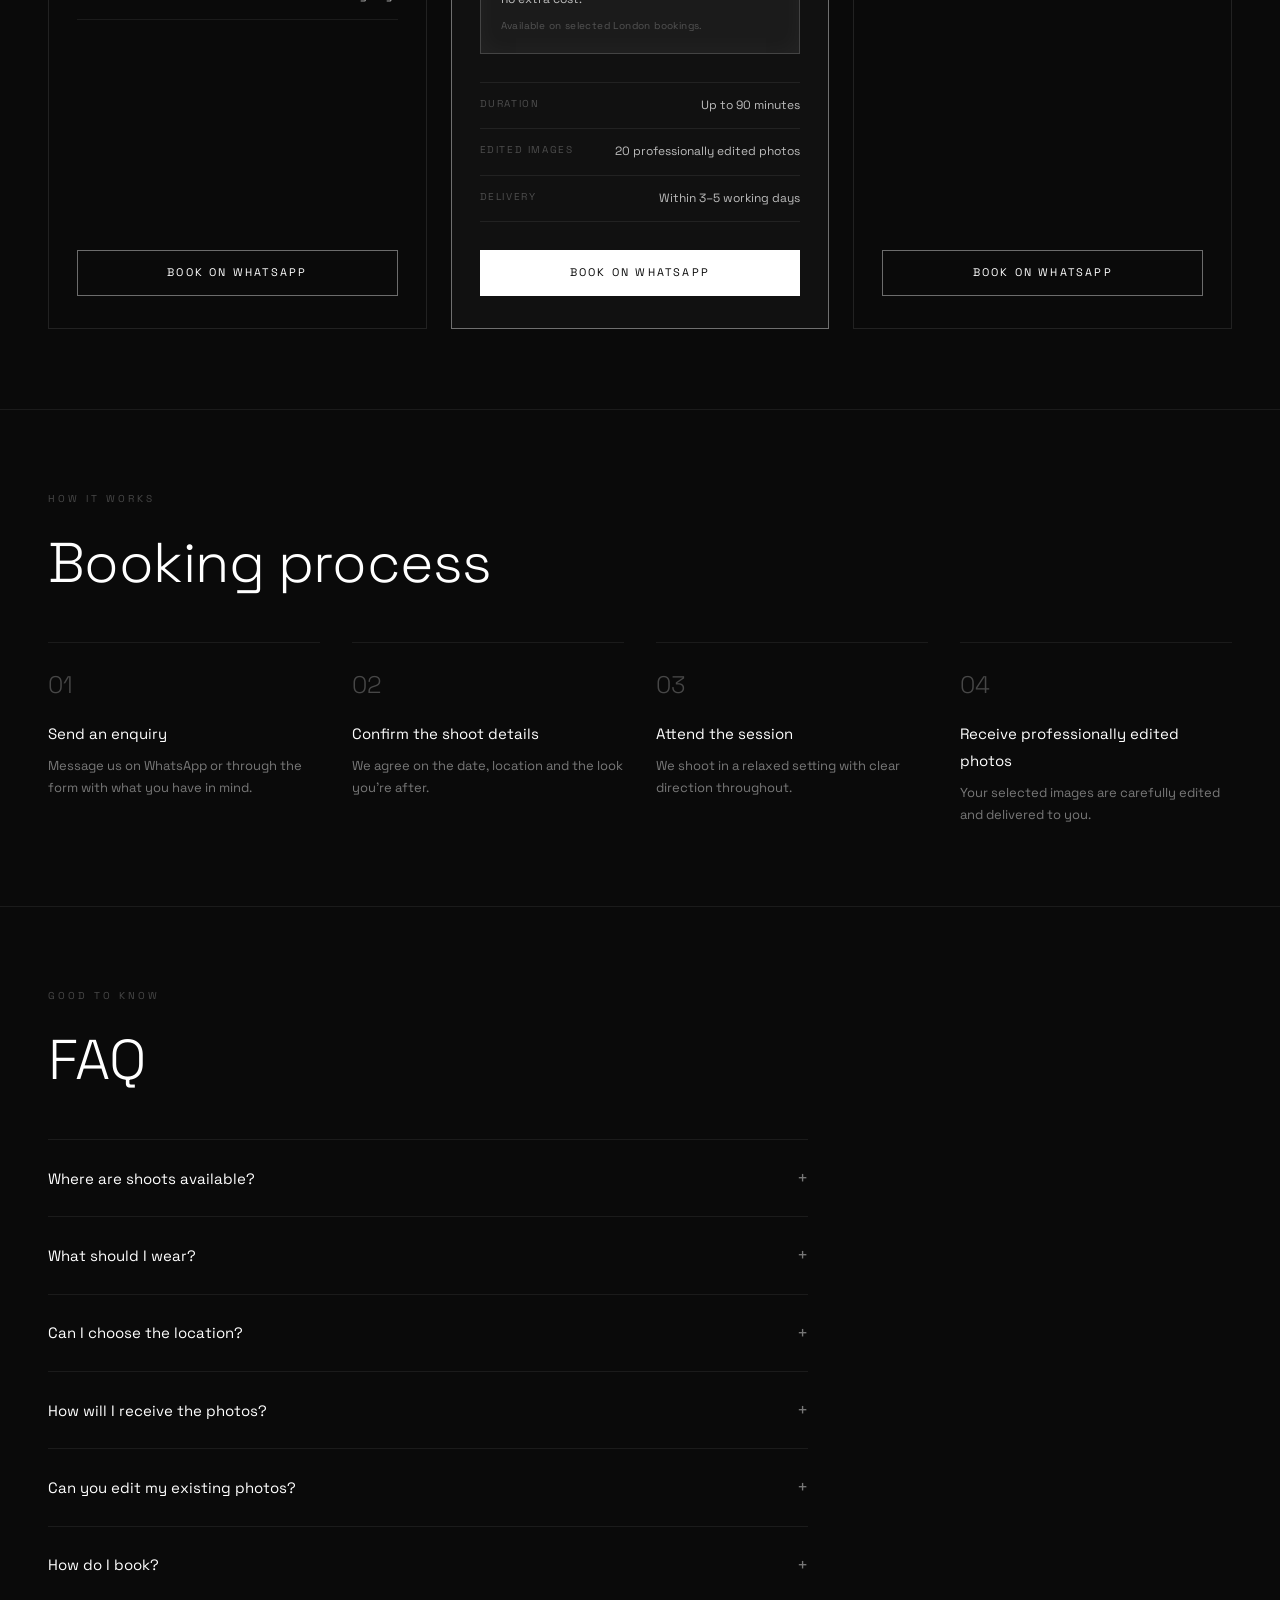
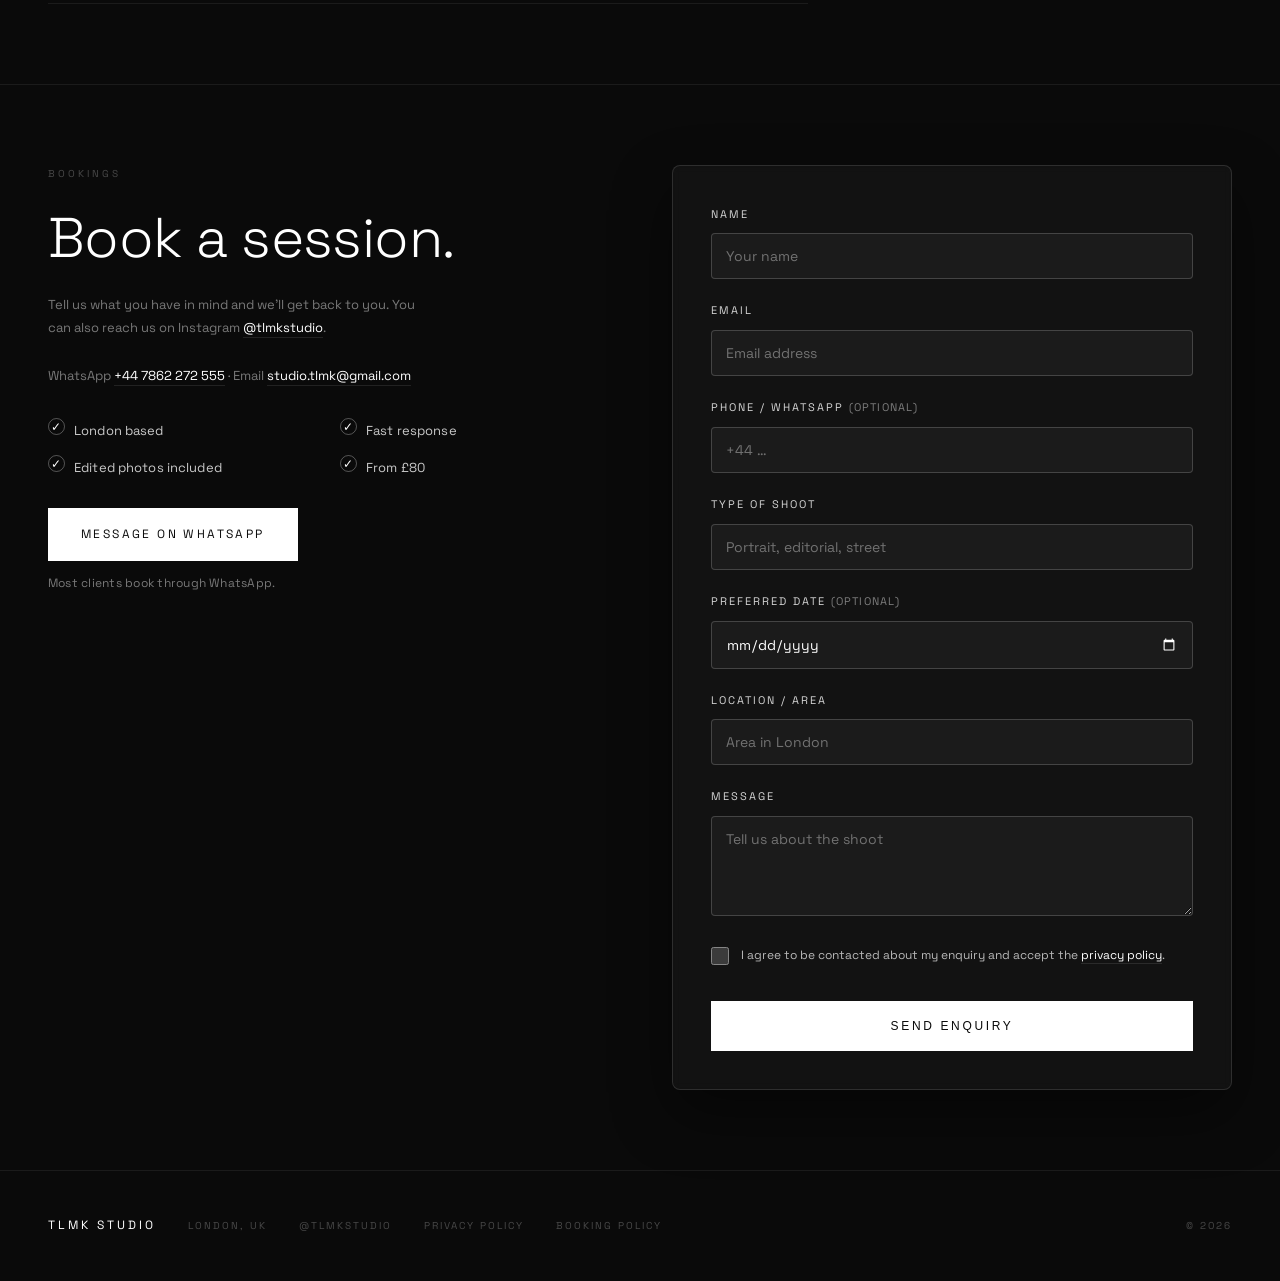
==== commit e8d75219: "Refresh photography, redesign Services, improve booking form" ====
--- a/index.html
+++ b/index.html
@@ -15,11 +15,11 @@
   <meta property="og:title" content="TLMK Studio — Cinematic photography, London">
   <meta property="og:description" content="TLMK Studio — modern cinematic photography in London. Portraits, editorial, and urban street.">
   <meta property="og:url" content="https://www.tlmkstudio.co.uk/">
-  <meta property="og:image" content="https://www.tlmkstudio.co.uk/images/hero.jpg">
+  <meta property="og:image" content="https://www.tlmkstudio.co.uk/images/DSC01010.jpg">
   <meta name="twitter:card" content="summary_large_image">
   <meta name="twitter:title" content="TLMK Studio — Cinematic photography, London">
   <meta name="twitter:description" content="TLMK Studio — modern cinematic photography in London. Portraits, editorial, and urban street.">
-  <meta name="twitter:image" content="https://www.tlmkstudio.co.uk/images/hero.jpg">
+  <meta name="twitter:image" content="https://www.tlmkstudio.co.uk/images/DSC01010.jpg">
   <link rel="preconnect" href="https://fonts.googleapis.com">
   <link rel="preconnect" href="https://fonts.gstatic.com" crossorigin>
   <link href="https://fonts.googleapis.com/css2?family=Space+Grotesk:wght@300;400;500;700&display=swap" rel="stylesheet">
@@ -31,8 +31,8 @@
   <!-- Decorative overlay; runs once per session above the real homepage. -->
   <div class="opening" id="opening">
     <div class="opening__stage" id="opening-stage">
-      <div class="opening__layer opening__blur"><img src="images/hero.jpg" alt="" id="opening-blur-img"></div>
-      <div class="opening__layer opening__sharp" id="opening-sharp"><img src="images/hero.jpg" alt="" id="opening-hero-img"></div>
+      <div class="opening__layer opening__blur"><img src="images/DSC01010.jpg" alt="" id="opening-blur-img"></div>
+      <div class="opening__layer opening__sharp" id="opening-sharp"><img src="images/DSC01010.jpg" alt="" id="opening-hero-img"></div>
     </div>
     <div class="opening__vignette"></div>
     <div class="opening__brackets" id="opening-brackets">
@@ -60,7 +60,7 @@
   <!-- ============================ HERO ============================ -->
   <section class="hero hero--home">
     <div class="hero__image">
-      <img src="images/hero.jpg" alt="Two women in black outfits at a softly lit café, looking toward the camera">
+      <img src="images/DSC01010.jpg" alt="Two women in white and black at an outdoor café in warm evening light">
     </div>
     <div class="hero__content">
       <p class="eyebrow">London photography studio</p>
@@ -89,10 +89,10 @@
       <a href="about.html" class="btn">More about us</a>
     </div>
     <div class="about__grid">
-      <div class="ph"><img src="images/tlmk-001.jpg" loading="lazy" alt="Portrait of a bearded man in a straw hat and white polo shirt"></div>
-      <div class="ph"><img src="images/tlmk-002.jpg" loading="lazy" alt="Portrait of a man in glasses and a patterned scarf beside a car"></div>
-      <div class="ph"><img src="images/tlmk-002.jpg" loading="lazy" alt="Portrait of a man in glasses and a patterned scarf beside a car"></div>
-      <div class="ph"><img src="images/tlmk-001.jpg" loading="lazy" alt="Portrait of a bearded man in a straw hat and white polo shirt"></div>
+      <div class="ph"><img src="images/DSC01030.jpg" loading="lazy" alt="Portrait of a red-haired woman among green foliage"></div>
+      <div class="ph"><img src="images/DSC00940.jpg" loading="lazy" alt="Portrait of a smiling young man in a white hood and sunglasses"></div>
+      <div class="ph"><img src="images/DSC08392.jpg" loading="lazy" alt="Two women in black dresses at a softly lit café"></div>
+      <div class="ph"><img src="images/DSC01045.jpg" loading="lazy" alt="Portrait of a blonde woman in black wearing sunglasses by the river"></div>
     </div>
   </section>
 
@@ -106,36 +106,36 @@
     <div class="gallery__grid">
       <div class="gallery__stack gallery__stack--left">
         <figure class="gallery__item gallery__item--tall">
-          <div class="ph"><img src="images/tlmk-001.jpg" loading="lazy" alt="Portrait of a bearded man in a straw hat and white polo shirt"></div>
+          <div class="ph"><img src="images/DSC01051.jpg" loading="lazy" alt="Portrait of a blonde woman in black by the river at dusk"></div>
           <figcaption class="gallery__overlay"><span>View</span></figcaption>
           <span class="gallery__num">TLMK / 001</span>
         </figure>
         <figure class="gallery__item gallery__item--small mobile-hide">
-          <div class="ph"><img src="images/tlmk-004.jpg" loading="lazy" alt="Two women in black and white outfits posing outdoors among greenery"></div>
+          <div class="ph"><img src="images/DSC01026.jpg" loading="lazy" alt="Portrait of a smiling young man in front of green hedges"></div>
           <figcaption class="gallery__overlay"><span>View</span></figcaption>
           <span class="gallery__num">TLMK / 004</span>
         </figure>
       </div>
 
       <figure class="gallery__item gallery__item--feature">
-        <div class="gallery__feature-media"><img src="images/tlmk-003.jpg" loading="lazy" alt="Close-up portrait of a young man with a calm expression"></div>
+        <div class="gallery__feature-media"><img src="images/DSC01068.jpg" loading="lazy" alt="Portrait of a red-haired woman in a white shirt at dusk"></div>
         <figcaption class="gallery__overlay"><span>View</span></figcaption>
         <span class="gallery__num">TLMK / 003</span>
       </figure>
 
       <div class="gallery__stack gallery__stack--right">
         <figure class="gallery__item gallery__item--small">
-          <div class="ph"><img src="images/tlmk-002.jpg" loading="lazy" alt="Portrait of a man in glasses and a patterned scarf beside a car"></div>
+          <div class="ph"><img src="images/DSC01033.jpg" loading="lazy" alt="Black and white portrait of a young woman"></div>
           <figcaption class="gallery__overlay"><span>View</span></figcaption>
           <span class="gallery__num">TLMK / 002</span>
         </figure>
         <figure class="gallery__item gallery__item--small mobile-hide">
-          <div class="ph"><img src="images/tlmk-005.jpg" loading="lazy" alt="Two women posing together with high-rise buildings behind them"></div>
+          <div class="ph"><img src="images/DSC01063.jpg" loading="lazy" alt="Portrait of a young woman in a white shirt by the river at dusk"></div>
           <figcaption class="gallery__overlay"><span>View</span></figcaption>
           <span class="gallery__num">TLMK / 005</span>
         </figure>
         <figure class="gallery__item gallery__item--wide">
-          <div class="ph"><img src="images/tlmk-006.jpg" loading="lazy" alt="Two women laughing together on a waterside bench by tall buildings"></div>
+          <div class="ph"><img src="images/DSC01070.jpg" loading="lazy" alt="Red-haired woman in a white shirt looking out over the river"></div>
           <figcaption class="gallery__overlay"><span>View</span></figcaption>
           <span class="gallery__num">TLMK / 006</span>
         </figure>
@@ -156,35 +156,58 @@
 
     <div class="services__grid">
       <article class="service">
-        <span class="service__num">01</span>
+        <div class="service__media">
+          <img src="images/DSC01030.jpg" loading="lazy" alt="Portrait of a red-haired woman among green foliage">
+          <span class="service__tag">Portraits</span>
+        </div>
         <h3 class="service__title">Portraits</h3>
-        <p class="service__desc">One-to-one sessions with natural light and clear direction.</p>
-      </article>
-      <article class="service">
-        <span class="service__num">02</span>
-        <h3 class="service__title">Couples and lifestyle</h3>
-        <p class="service__desc">Relaxed shoots for couples and everyday moments, kept natural and unposed.</p>
-      </article>
-      <article class="service">
-        <span class="service__num">03</span>
-        <h3 class="service__title">Editorial and cinematic</h3>
-        <p class="service__desc">Cinematic, editorial images for brands, creatives and personal projects.</p>
-      </article>
-      <article class="service">
-        <span class="service__num">04</span>
-        <h3 class="service__title">Car photography</h3>
-        <p class="service__desc">Car shoots that show off the lines, detail and finish.</p>
-      </article>
-      <article class="service">
-        <span class="service__num">05</span>
+        <p class="service__desc">Clean portraits for Instagram, memories, and personal branding.</p>
+      </article>
+      <article class="service">
+        <div class="service__media">
+          <img src="images/DSC08392.jpg" loading="lazy" alt="Two women in black dresses at a softly lit café">
+          <span class="service__tag">Couples</span>
+        </div>
+        <h3 class="service__title">Couples</h3>
+        <p class="service__desc">Natural couple photos without awkward posing.</p>
+      </article>
+      <article class="service">
+        <div class="service__media">
+          <img src="images/DSC00939.jpg" loading="lazy" alt="Cinematic portrait of a young man in a white hood and dark sunglasses">
+          <span class="service__tag">Editorial</span>
+        </div>
+        <h3 class="service__title">Editorial</h3>
+        <p class="service__desc">Cinematic images with a fashion-style feel.</p>
+      </article>
+      <article class="service">
+        <div class="service__media">
+          <img src="images/IMG_3794.jpg" loading="lazy" alt="White BMW and black Mercedes parked on a London street at golden hour">
+          <span class="service__tag">Cars</span>
+        </div>
+        <h3 class="service__title">Cars</h3>
+        <p class="service__desc">Detail, motion and lifestyle shots for your car.</p>
+      </article>
+      <article class="service">
+        <div class="service__media">
+          <img src="images/DSC00521.jpg" loading="lazy" alt="Portrait of a man in white sunglasses outdoors at blue hour">
+          <span class="service__tag">Events</span>
+        </div>
         <h3 class="service__title">Events</h3>
-        <p class="service__desc">Event coverage that captures the key moments as they happen.</p>
-      </article>
-      <article class="service">
-        <span class="service__num">06</span>
-        <h3 class="service__title">Photo editing and retouching</h3>
-        <p class="service__desc">Professional editing and retouching, including work on photos you already have.</p>
-      </article>
+        <p class="service__desc">Key moments, people and atmosphere captured naturally.</p>
+      </article>
+      <article class="service">
+        <div class="service__media">
+          <img src="images/DSC01068.jpg" loading="lazy" alt="Polished portrait of a red-haired woman in a white shirt at dusk">
+          <span class="service__tag">Retouching</span>
+        </div>
+        <h3 class="service__title">Retouching</h3>
+        <p class="service__desc">Professional edits for photos you already have.</p>
+      </article>
+    </div>
+
+    <div class="services__cta">
+      <p class="services__cta-line">Not sure what to book?</p>
+      <a href="https://wa.me/447862272555?text=Hi%20TLMK%20Studio%2C%20I%27m%20not%20sure%20which%20service%20I%20need%20%E2%80%94%20can%20you%20help%3F" class="btn btn--primary" target="_blank" rel="noopener" aria-label="Message TLMK Studio on WhatsApp">Message us on WhatsApp</a>
     </div>
   </section>
 
@@ -322,8 +345,17 @@
         WhatsApp <a href="https://wa.me/447862272555">+44 7862 272 555</a> ·
         Email <a href="mailto:studio.tlmk@gmail.com">studio.tlmk@gmail.com</a>
       </p>
+
+      <ul class="contact__trust">
+        <li>London based</li>
+        <li>Fast response</li>
+        <li>Edited photos included</li>
+        <li>From £80</li>
+      </ul>
+
       <div class="contact__alt">
-        <a href="https://wa.me/447862272555?text=Hi%20TLMK%20Studio%2C%20I%27m%20interested%20in%20booking%20a%20photoshoot%20in%20London." class="btn btn--primary" target="_blank" rel="noopener" aria-label="Message TLMK Studio on WhatsApp">Message on WhatsApp</a>
+        <a href="https://wa.me/447862272555?text=Hi%20TLMK%20Studio%2C%20I%27m%20interested%20in%20booking%20a%20photoshoot%20in%20London." class="btn btn--primary contact__whatsapp" target="_blank" rel="noopener" aria-label="Message TLMK Studio on WhatsApp">Message on WhatsApp</a>
+        <p class="contact__alt-note">Most clients book through WhatsApp.</p>
       </div>
     </div>
 
@@ -366,7 +398,7 @@
         <input type="checkbox" id="consent" name="consent" required>
         <label for="consent">I agree to be contacted about my enquiry and accept the <a href="privacy.html">privacy policy</a>.</label>
       </div>
-      <button type="submit" class="btn btn--primary">Send enquiry</button>
+      <button type="submit" class="btn btn--primary contact__submit">Send enquiry</button>
     </form>
   </section>
 
--- a/css/style.css
+++ b/css/style.css
@@ -446,32 +446,99 @@
   padding-bottom: 1px;
 }
 
-.field { margin-bottom: 28px; }
+/* Trust signals — fills the left column, reinforces the offer */
+.contact__trust {
+  list-style: none;
+  margin: 32px 0 8px;
+  padding: 0;
+  display: grid;
+  grid-template-columns: 1fr 1fr;
+  gap: 14px 24px;
+}
+
+.contact__trust li {
+  position: relative;
+  padding-left: 26px;
+  font-size: 13px;
+  letter-spacing: 0.01em;
+  color: rgba(255,255,255,0.78);
+}
+
+.contact__trust li::before {
+  content: "✓";
+  position: absolute;
+  left: 0;
+  top: -1px;
+  font-size: 12px;
+  color: var(--text);
+  width: 17px;
+  height: 17px;
+  line-height: 17px;
+  text-align: center;
+  border: 0.5px solid rgba(255,255,255,0.3);
+  border-radius: 50%;
+}
+
+/* WhatsApp helper text under the primary contact button */
+.contact__alt {
+  display: flex;
+  flex-direction: column;
+  align-items: flex-start;
+  gap: 12px;
+}
+
+.contact__whatsapp { padding: 15px 32px; font-size: 12px; }
+
+.contact__alt-note {
+  font-size: 12px;
+  letter-spacing: 0.02em;
+  color: var(--muted);
+}
+
+/* Elevated glass panel so the form stands out from the page */
+.contact__form {
+  background: rgba(255,255,255,0.035);
+  border: 0.5px solid rgba(255,255,255,0.12);
+  border-radius: 8px;
+  padding: clamp(28px, 3vw, 44px);
+  box-shadow: 0 24px 60px rgba(0,0,0,0.45);
+  backdrop-filter: blur(4px);
+}
+
+.field { margin-bottom: 22px; }
 
 .field input,
 .field textarea {
   width: 100%;
-  background: transparent;
-  border: none;
-  border-bottom: 0.5px solid rgba(255,255,255,0.2);
+  background: rgba(255,255,255,0.04);
+  border: 1px solid rgba(255,255,255,0.18);
+  border-radius: 4px;
   color: var(--text);
   color-scheme: dark;
   font-family: inherit;
-  font-size: 13px;
-  padding: 10px 0;
+  font-size: 14px;
+  padding: 13px 14px;
   resize: vertical;
-  transition: border-color 0.3s ease;
-}
-
-/* Visible field labels (small uppercase, matches eyebrow language) */
+  transition: border-color 0.25s ease, background 0.25s ease, box-shadow 0.25s ease;
+}
+
+.field input:hover,
+.field textarea:hover {
+  border-color: rgba(255,255,255,0.35);
+  background: rgba(255,255,255,0.06);
+}
+
+/* Visible field labels — high contrast, clearly readable */
 .field label {
   display: block;
-  font-size: 10px;
-  text-transform: uppercase;
-  letter-spacing: 0.2em;
-  color: var(--faint);
-  margin-bottom: 10px;
-}
+  font-size: 11px;
+  text-transform: uppercase;
+  letter-spacing: 0.18em;
+  color: rgba(255,255,255,0.82);
+  margin-bottom: 9px;
+}
+
+.field__opt { color: var(--muted); }
 
 .field__opt { letter-spacing: 0.1em; }
 
@@ -484,10 +551,15 @@
 }
 
 .field--consent input {
-  width: 16px;
-  height: 16px;
+  width: 18px;
+  height: 18px;
   flex: 0 0 auto;
-  margin-top: 2px;
+  margin-top: 1px;
+  padding: 0;
+  border: none;
+  border-radius: 0;
+  background: transparent;
+  box-shadow: none;
   accent-color: #FFFFFF;
 }
 
@@ -497,7 +569,7 @@
   line-height: 1.6;
   text-transform: none;
   letter-spacing: normal;
-  color: var(--muted);
+  color: rgba(255,255,255,0.7);
 }
 
 .field--consent label a {
@@ -521,15 +593,34 @@
 .contact__alt { margin-top: 28px; }
 
 .field input::placeholder,
-.field textarea::placeholder { color: var(--faint); }
-
+.field textarea::placeholder { color: rgba(255,255,255,0.38); }
+
+/* Strong, obvious focus — bright border + soft white glow ring */
 .field input:focus,
 .field textarea:focus {
   outline: none;
-  border-bottom-color: rgba(255,255,255,0.6);
-}
-
-.contact__form .btn { margin-top: 8px; }
+  border-color: rgba(255,255,255,0.85);
+  background: rgba(255,255,255,0.08);
+  box-shadow: 0 0 0 3px rgba(255,255,255,0.12);
+}
+
+.field--consent input:focus-visible {
+  outline: none;
+  box-shadow: 0 0 0 3px rgba(255,255,255,0.18);
+}
+
+/* Submit — full width and impossible to miss */
+.contact__submit {
+  width: 100%;
+  margin-top: 8px;
+  padding: 17px 28px;
+  font-size: 12px;
+  letter-spacing: 0.22em;
+}
+
+.contact__submit:hover {
+  box-shadow: 0 0 0 3px rgba(255,255,255,0.14);
+}
 
 /* ---------------------------------------------------------------------
    12. Footer
@@ -571,6 +662,16 @@
 
   .about,
   .contact { grid-template-columns: 1fr; gap: 40px; }
+
+  /* Contact — keep the form readable and visible on mobile */
+  .contact__form { padding: 22px 18px; }
+  .field input,
+  .field textarea { font-size: 16px; padding: 13px 13px; } /* 16px avoids iOS zoom */
+  .field label { font-size: 12px; color: rgba(255,255,255,0.85); }
+  .contact__trust { grid-template-columns: 1fr 1fr; gap: 12px 16px; margin-top: 28px; }
+  .contact__trust li { font-size: 13px; }
+  .contact__whatsapp,
+  .contact__submit { width: 100%; text-align: center; }
 
   .gallery__grid {
     grid-template-columns: 0.95fr 1.05fr;
@@ -1088,38 +1189,95 @@
    --------------------------------------------------------------------- */
 .section-head { margin-bottom: 48px; }
 
-/* Services — three-column editorial grid */
+/* Services — visual cards: thumbnail + tag + large title */
 .services__grid {
   display: grid;
   grid-template-columns: repeat(3, 1fr);
-  gap: clamp(24px, 3vw, 48px);
+  gap: clamp(18px, 2.4vw, 32px);
 }
 
 .service {
-  border-top: 0.5px solid var(--border-section);
-  padding-top: 20px;
-}
-
-.service__num {
-  display: block;
+  display: flex;
+  flex-direction: column;
+}
+
+.service__media {
+  position: relative;
+  aspect-ratio: 4 / 3;
+  overflow: hidden;
+  background-color: #141414;
+  margin-bottom: 16px;
+}
+
+.service__media img {
+  width: 100%;
+  height: 100%;
+  object-fit: cover;
+  filter: brightness(0.72);
+  transition: transform 0.7s ease, filter 0.7s ease;
+}
+
+.service:hover .service__media img {
+  transform: scale(1.05);
+  filter: brightness(0.85);
+}
+
+/* Faint bottom fade so the photo settles into the dark page */
+.service__media::after {
+  content: "";
+  position: absolute;
+  inset: 0;
+  background: linear-gradient(to top, rgba(10,10,10,0.55), transparent 58%);
+}
+
+/* Category tag — small uppercase chip on the photo */
+.service__tag {
+  position: absolute;
+  top: 14px;
+  left: 14px;
+  z-index: 1;
   font-size: 10px;
-  letter-spacing: 0.2em;
-  color: var(--faint);
-  margin-bottom: 14px;
+  letter-spacing: 0.22em;
+  text-transform: uppercase;
+  color: var(--text);
+  padding: 6px 11px;
+  border: 0.5px solid rgba(255,255,255,0.25);
+  background: rgba(10,10,10,0.35);
+  backdrop-filter: blur(6px);
 }
 
 .service__title {
-  font-size: 17px;
-  font-weight: 400;
-  letter-spacing: 0;
-  margin-bottom: 10px;
+  font-size: clamp(22px, 2.4vw, 30px);
+  font-weight: 300;
+  letter-spacing: -0.01em;
+  line-height: 1.1;
+  margin-bottom: 8px;
 }
 
 .service__desc {
   font-size: 13px;
-  line-height: 1.8;
+  line-height: 1.7;
   color: var(--muted);
-  max-width: 36ch;
+  max-width: 32ch;
+}
+
+/* Services CTA — gentle nudge for undecided visitors */
+.services__cta {
+  margin-top: clamp(40px, 6vw, 72px);
+  padding-top: clamp(32px, 4vw, 48px);
+  border-top: 0.5px solid var(--border-section);
+  display: flex;
+  flex-direction: column;
+  align-items: center;
+  gap: 20px;
+  text-align: center;
+}
+
+.services__cta-line {
+  font-size: clamp(20px, 3vw, 28px);
+  font-weight: 300;
+  letter-spacing: -0.01em;
+  color: var(--text);
 }
 
 /* Packages — three pricing cards, Signature highlighted */
@@ -1288,7 +1446,7 @@
 
 /* Sales sections — mobile */
 @media (max-width: 560px) {
-  .services__grid { grid-template-columns: 1fr; }
+  .services__grid { grid-template-columns: 1fr 1fr; }
   .process__steps { grid-template-columns: 1fr; }
   .package { padding: 28px 22px; }
 }
@@ -1457,12 +1615,13 @@
   /* Home gallery — show only the strongest images (hidden on mobile only) */
   .mobile-hide { display: none; }
 
-  /* Services — compact two-column */
-  .services__grid { grid-template-columns: 1fr 1fr; gap: 18px; }
-  .service { padding-top: 16px; }
-  .service__num { margin-bottom: 10px; }
-  .service__title { font-size: 15px; margin-bottom: 6px; }
-  .service__desc { font-size: 12px; line-height: 1.6; }
+  /* Services — compact two-column, square thumbnails to keep it short */
+  .services__grid { grid-template-columns: 1fr 1fr; gap: 14px; }
+  .service__media { aspect-ratio: 1 / 1; margin-bottom: 10px; }
+  .service__tag { top: 8px; left: 8px; font-size: 8px; letter-spacing: 0.18em; padding: 4px 8px; }
+  .service__title { font-size: 18px; margin-bottom: 5px; }
+  .service__desc { font-size: 12px; line-height: 1.55; }
+  .services__cta { gap: 16px; }
 
   /* Packages — reduce internal padding, keep all info + highlight */
   .package { padding: 22px 18px; }
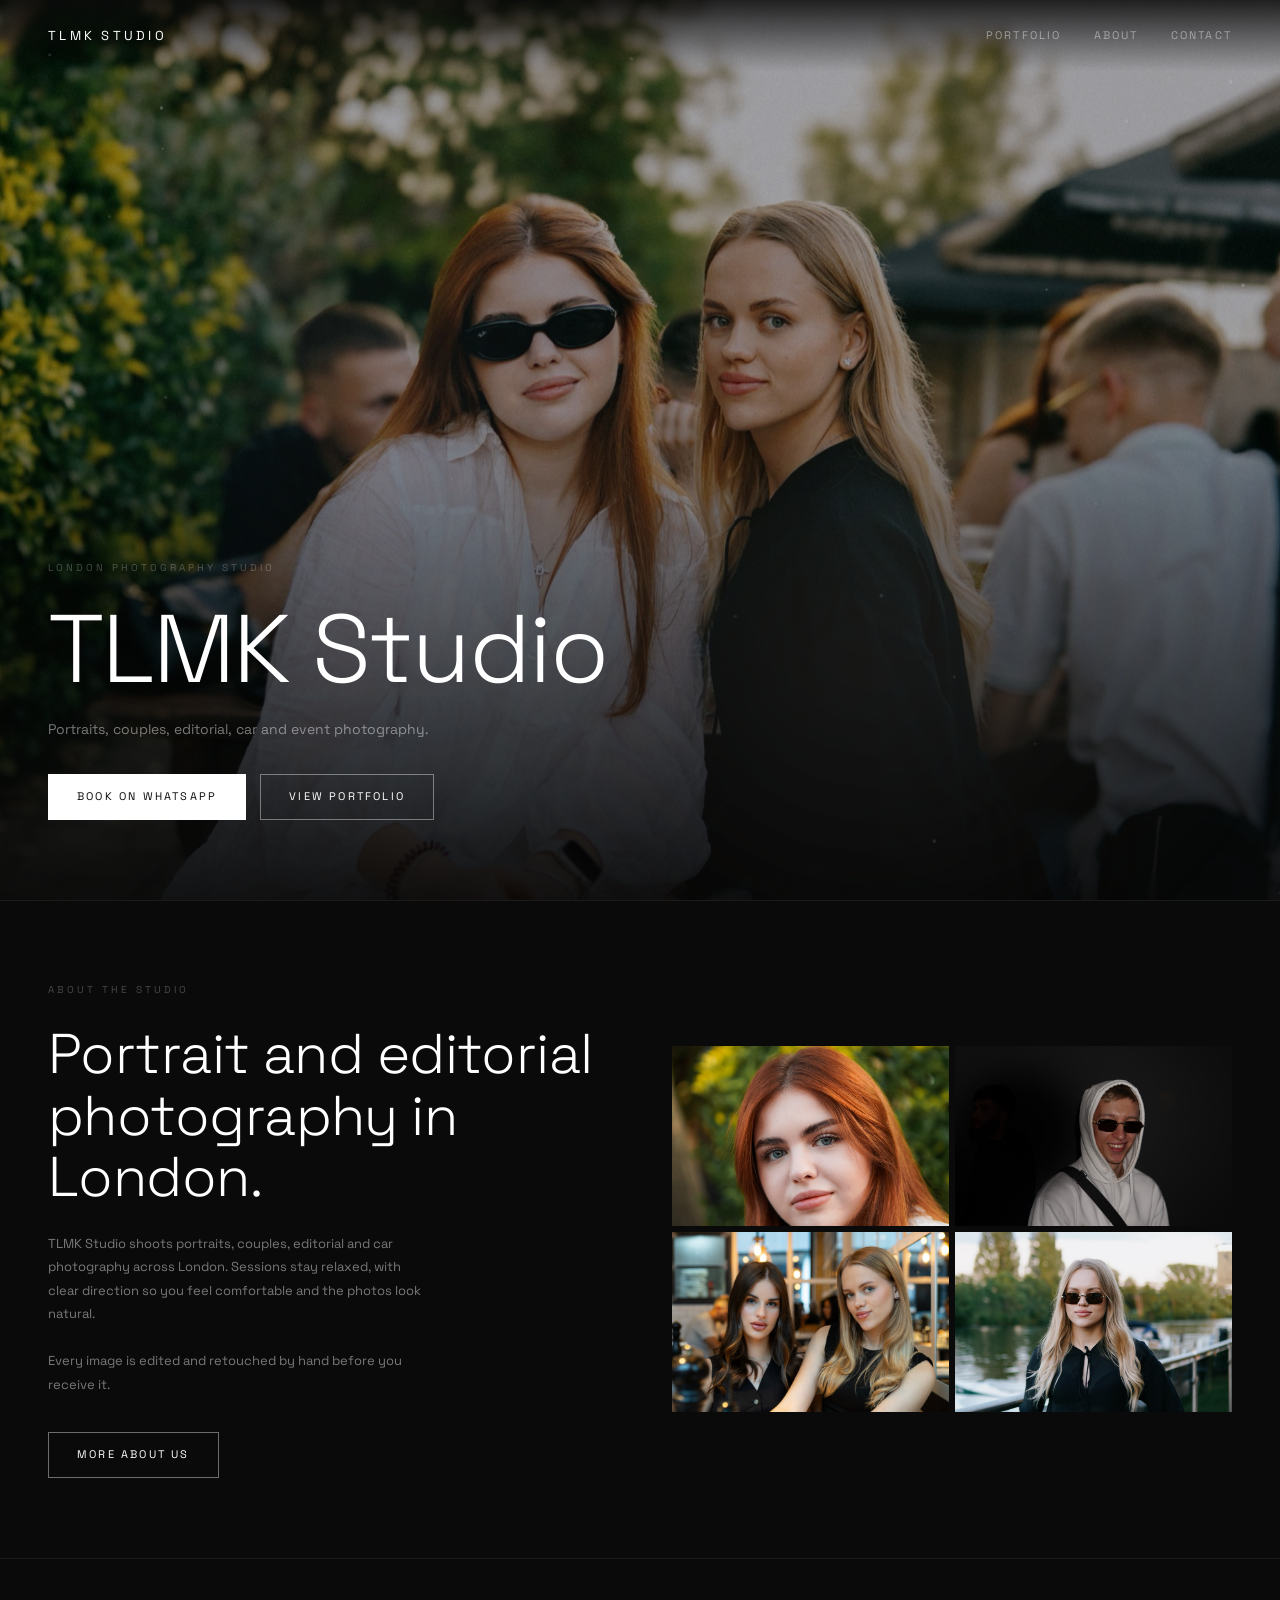
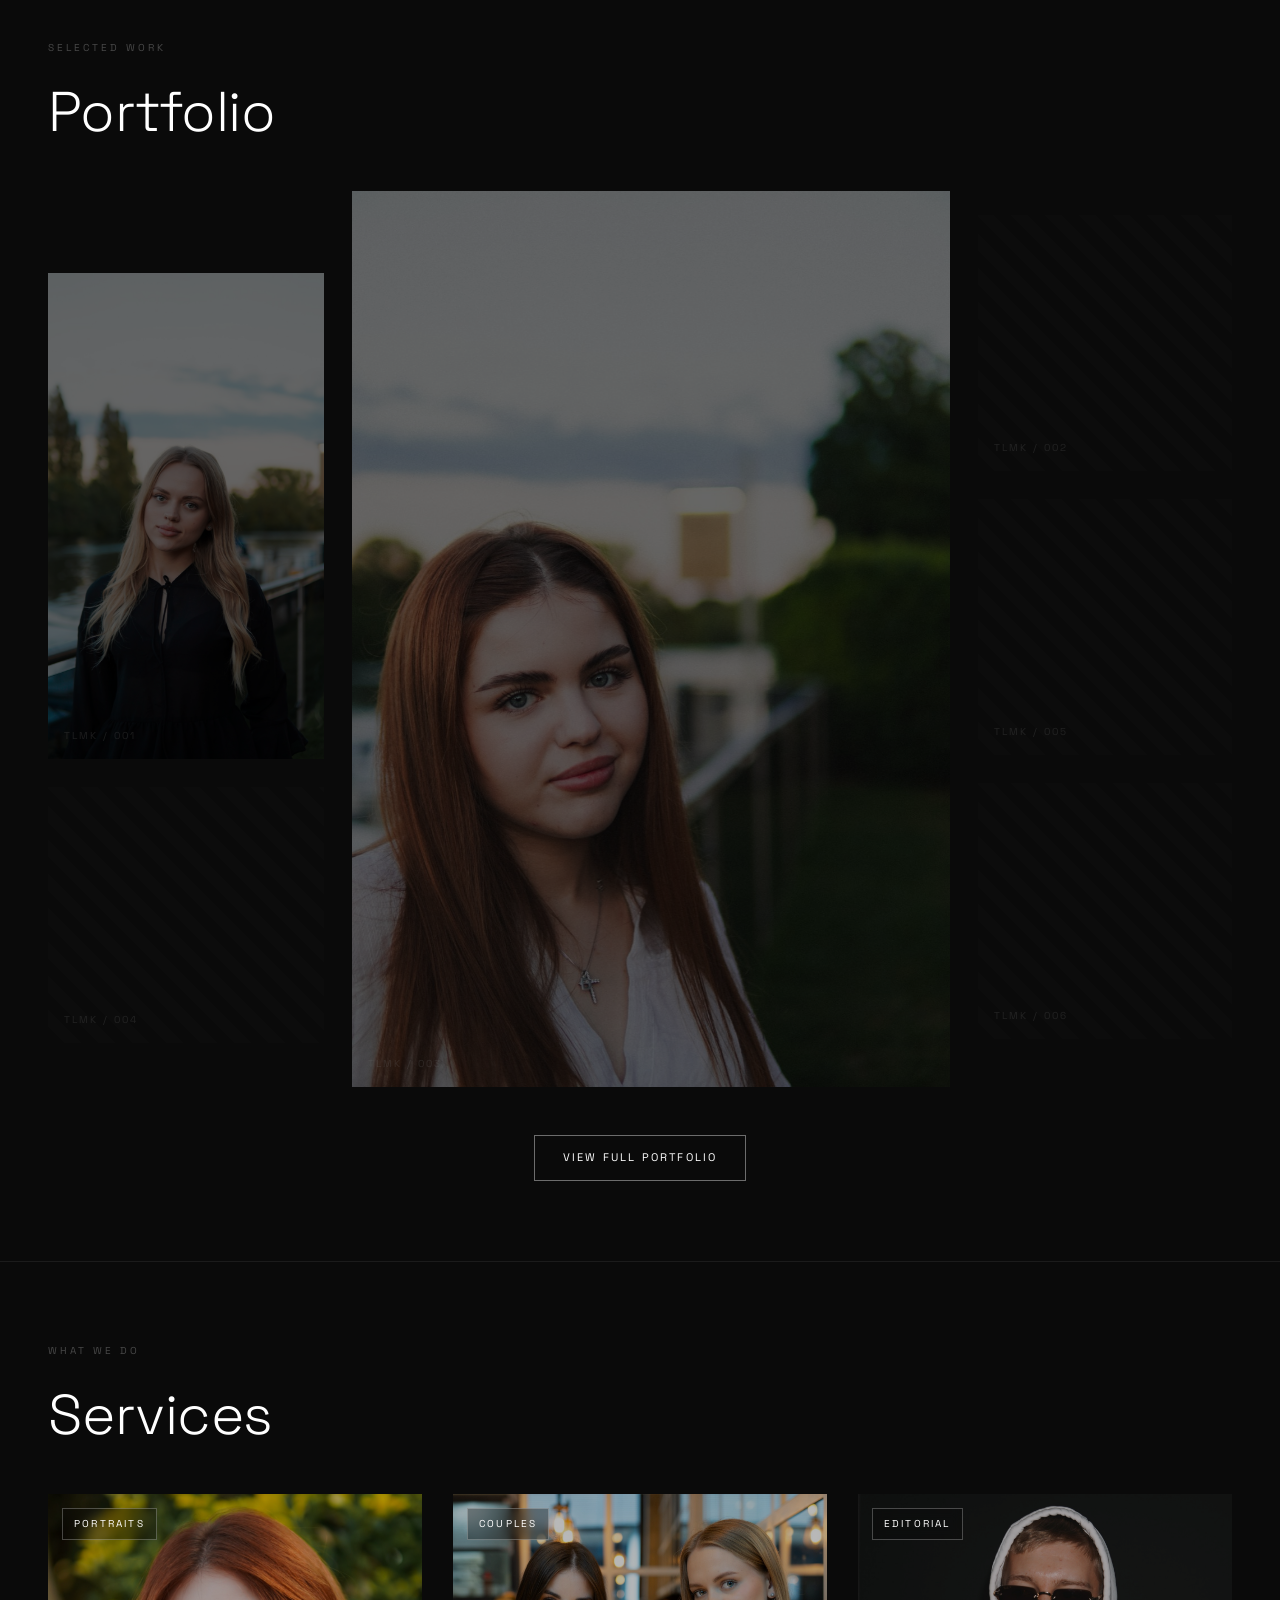
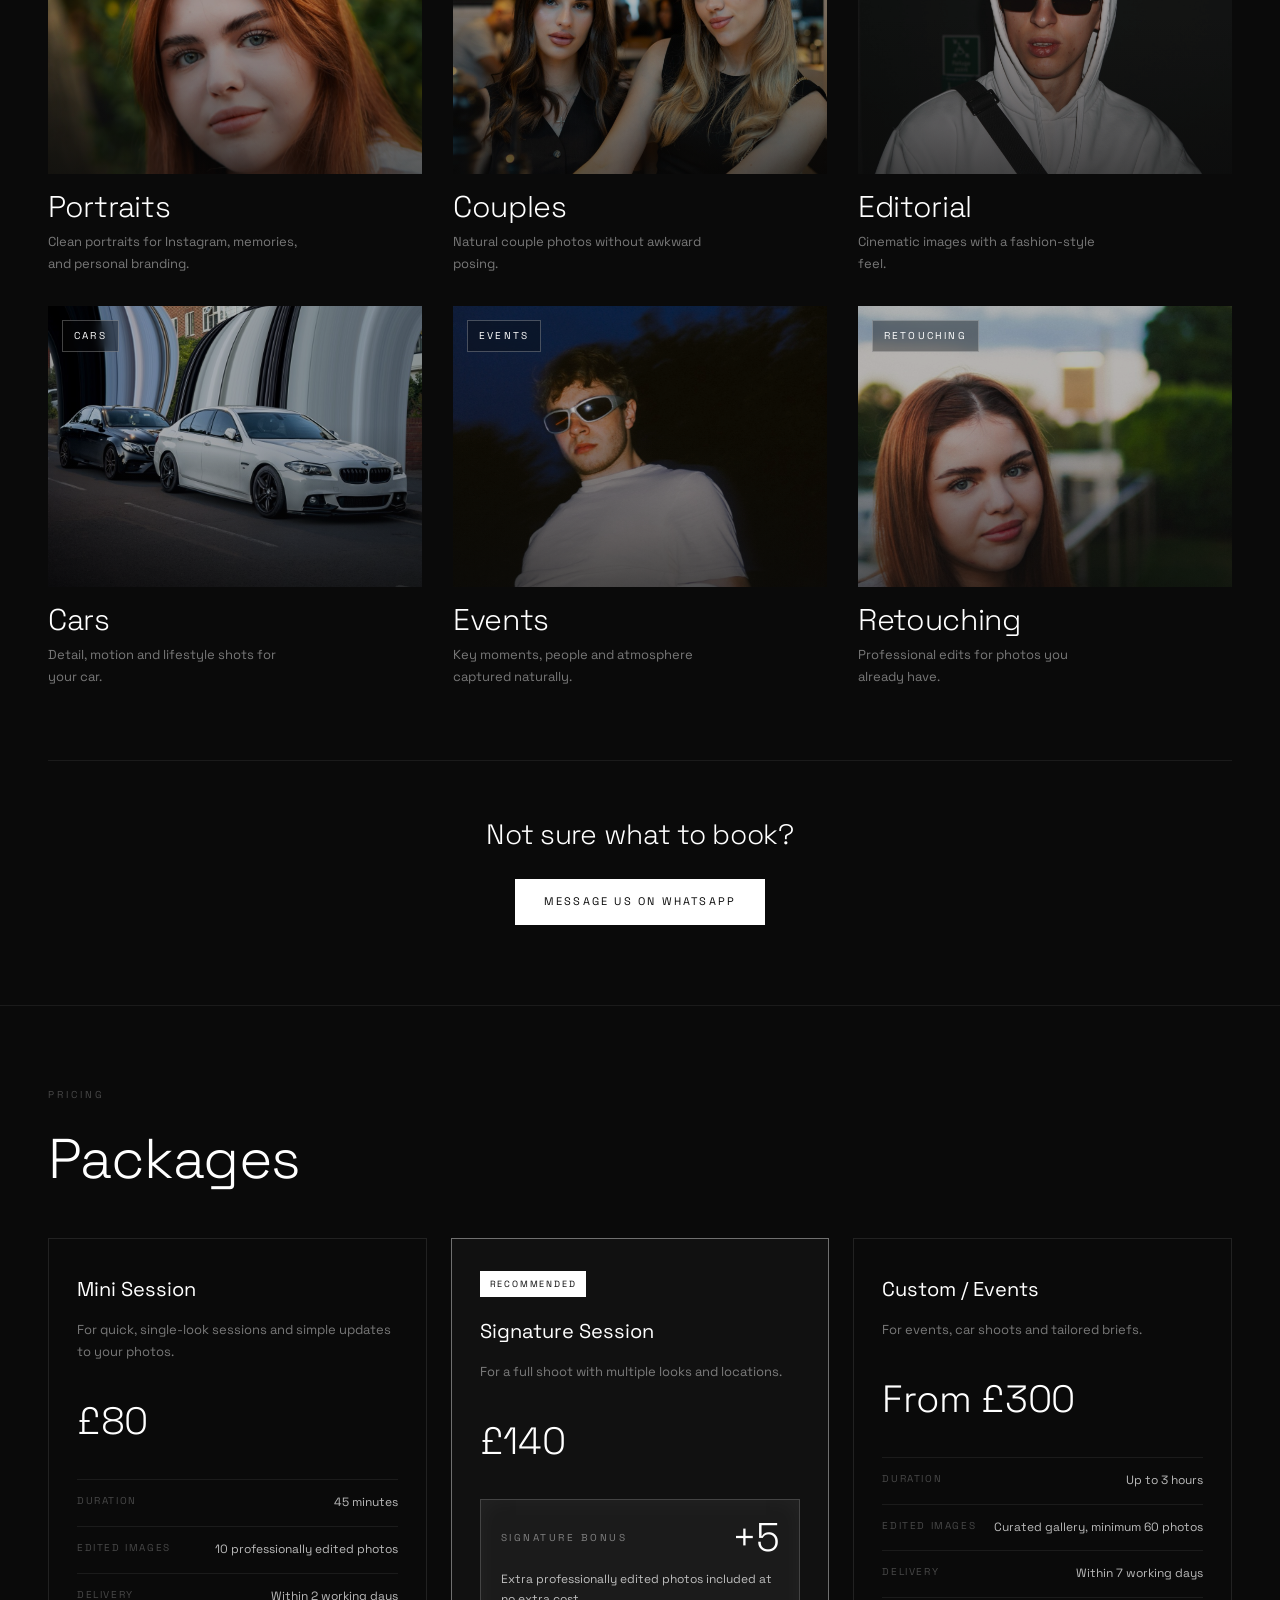
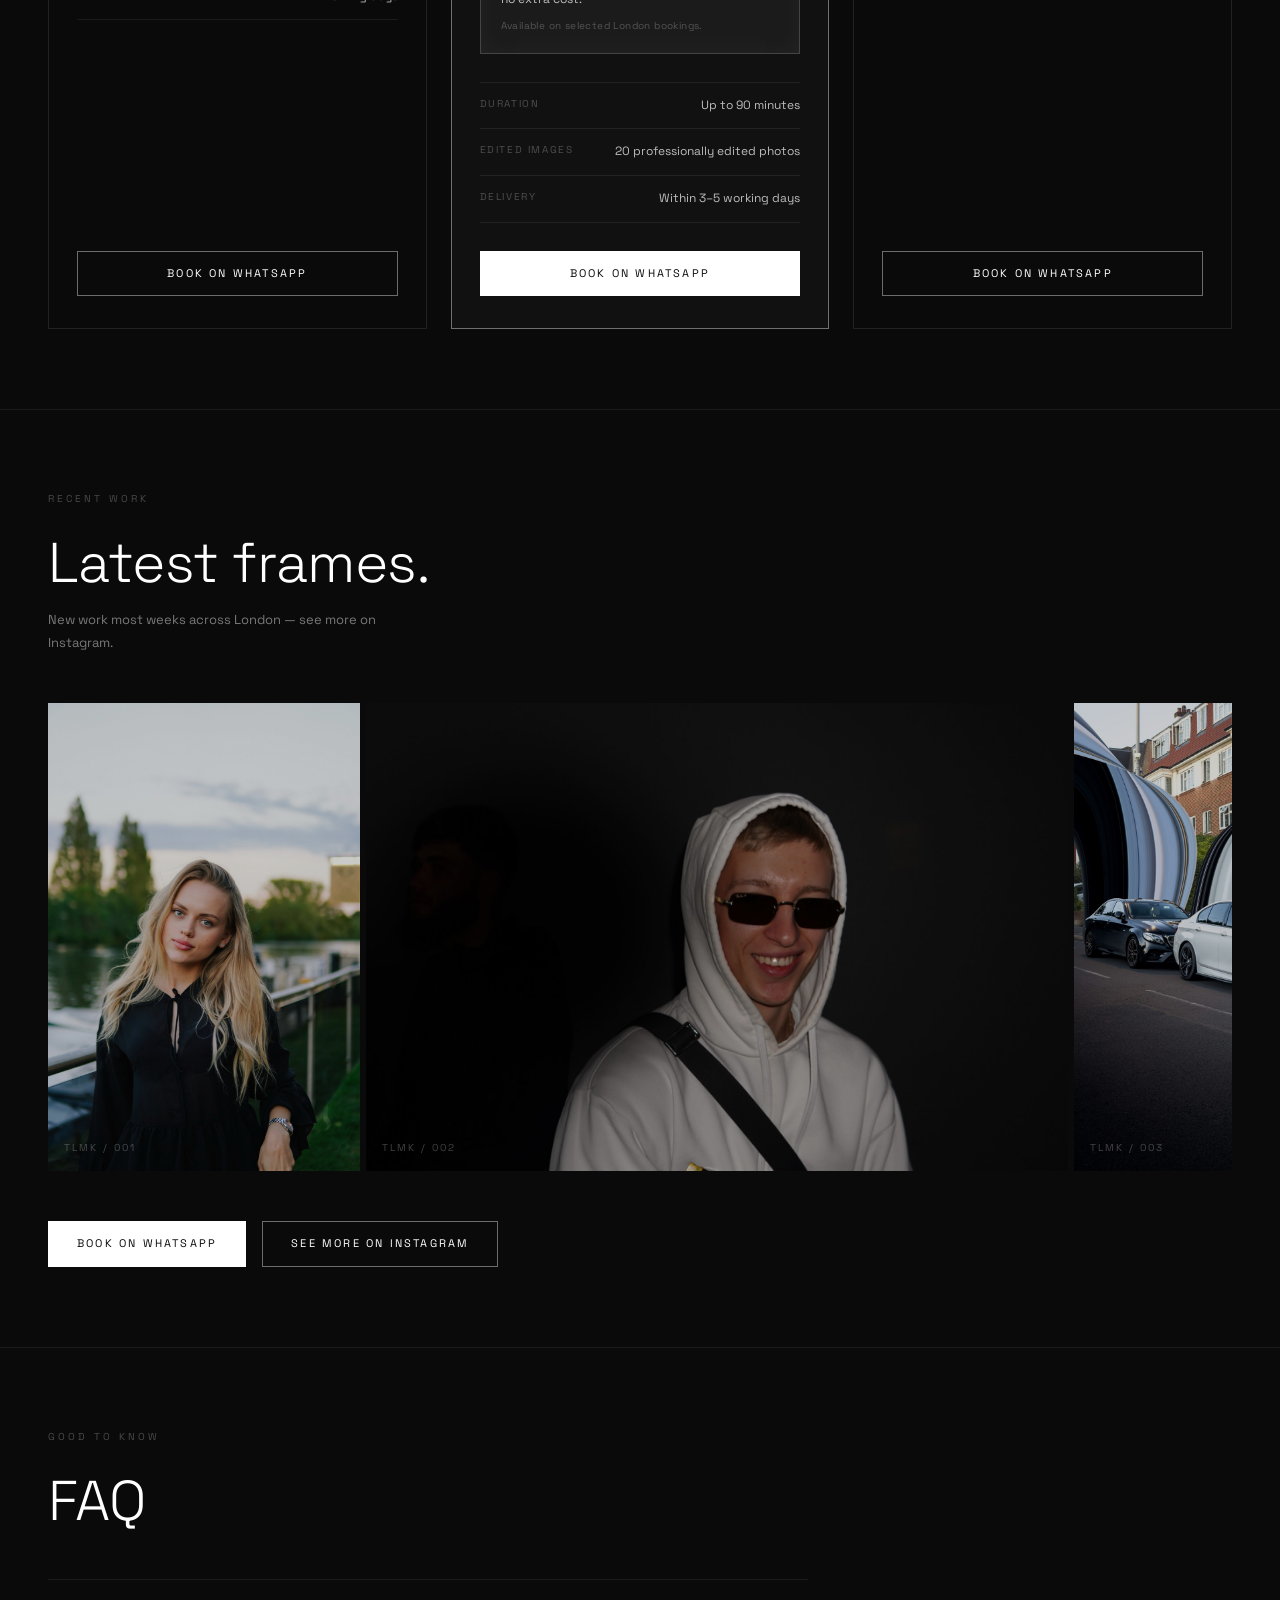
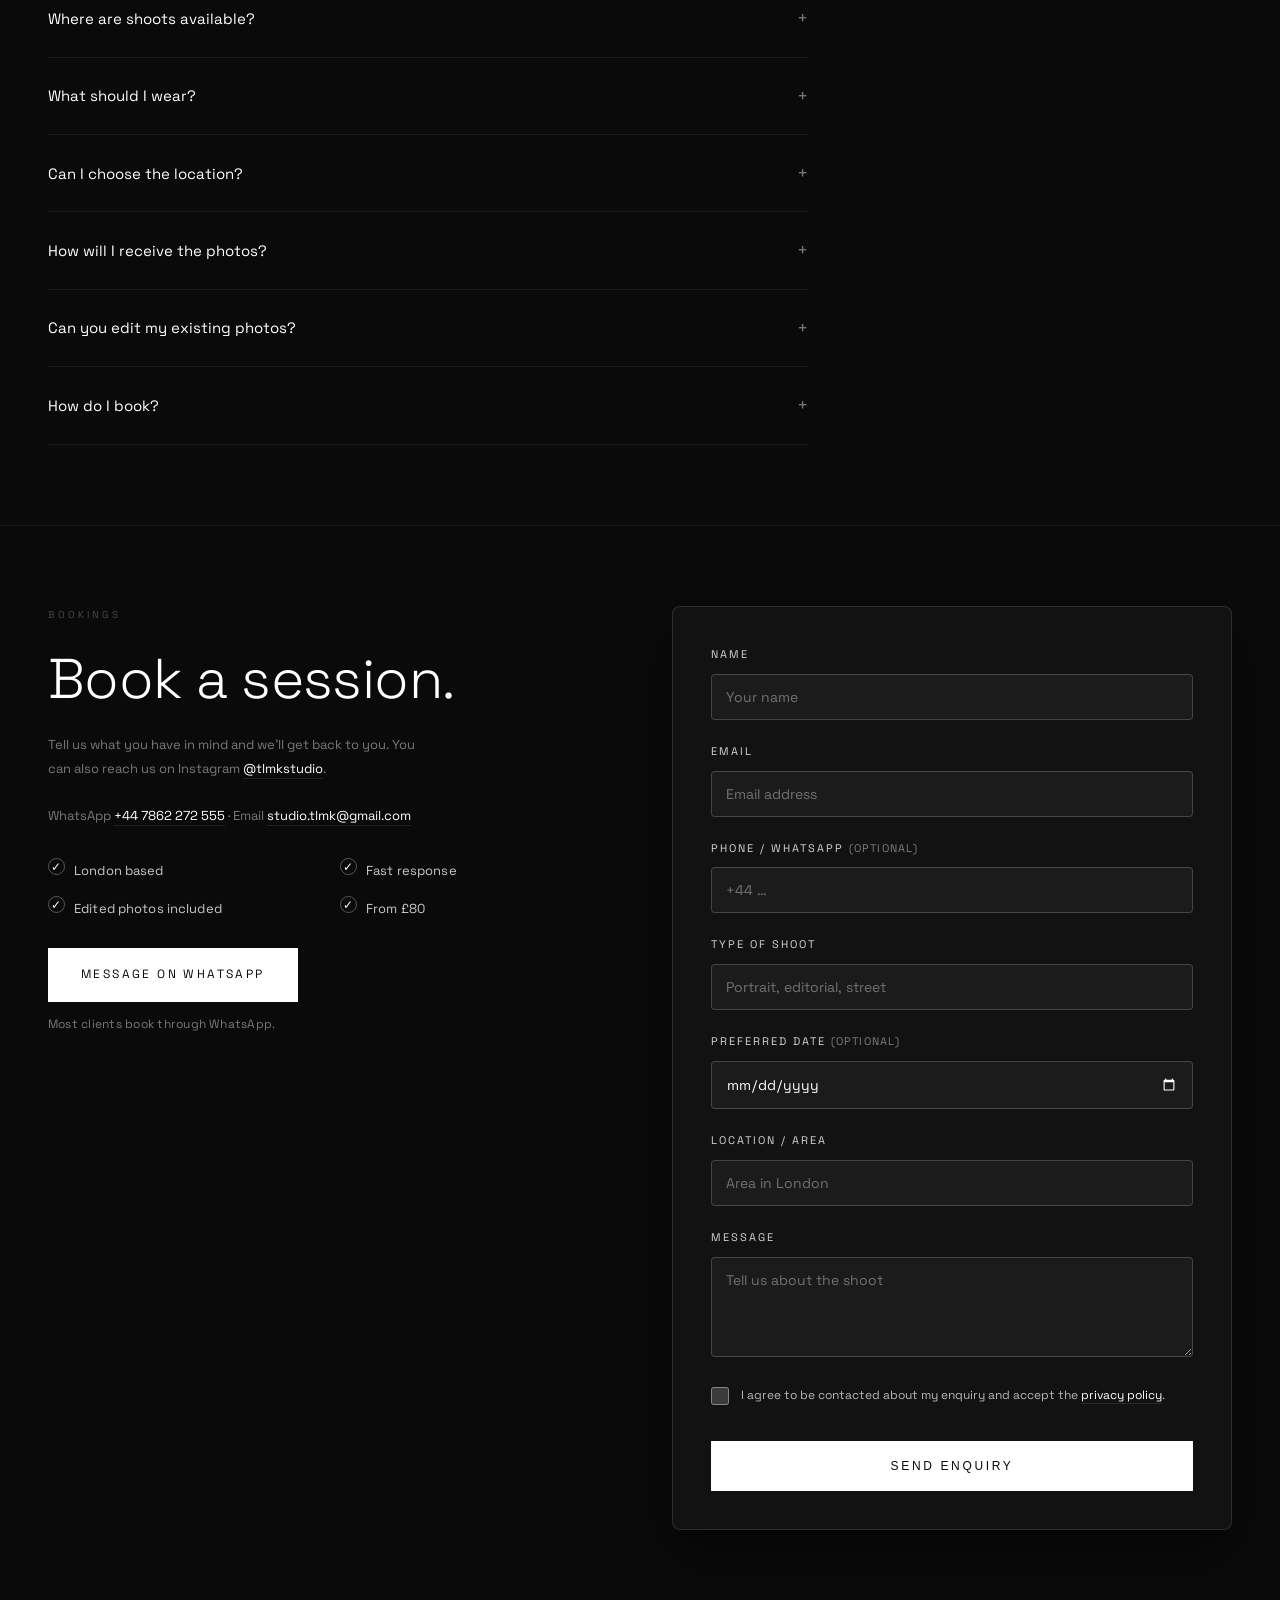
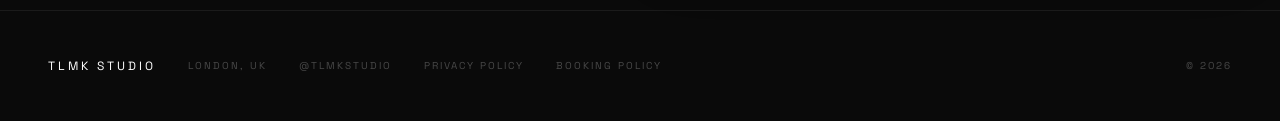
==== commit 2c610fde: "Replace booking process with visual proof section" ====
--- a/index.html
+++ b/index.html
@@ -7,6 +7,8 @@
   <link rel="icon" href="favicon.ico" sizes="any">
   <link rel="apple-touch-icon" href="apple-touch-icon.png">
   <meta name="theme-color" content="#0A0A0A">
+  <!-- Preload the hero image only (first paint / LCP) -->
+  <link rel="preload" as="image" href="images/DSC01010.jpg" fetchpriority="high">
   <title>TLMK Studio — Cinematic photography, London</title>
   <meta name="description" content="TLMK Studio — modern cinematic photography in London. Portraits, editorial, and urban street.">
   <meta name="robots" content="index, follow">
@@ -31,8 +33,8 @@
   <!-- Decorative overlay; runs once per session above the real homepage. -->
   <div class="opening" id="opening">
     <div class="opening__stage" id="opening-stage">
-      <div class="opening__layer opening__blur"><img src="images/DSC01010.jpg" alt="" id="opening-blur-img"></div>
-      <div class="opening__layer opening__sharp" id="opening-sharp"><img src="images/DSC01010.jpg" alt="" id="opening-hero-img"></div>
+      <div class="opening__layer opening__blur"><img width="2000" height="1332" decoding="async" src="images/DSC01010.jpg" alt="" id="opening-blur-img"></div>
+      <div class="opening__layer opening__sharp" id="opening-sharp"><img width="2000" height="1332" decoding="async" src="images/DSC01010.jpg" alt="" id="opening-hero-img"></div>
     </div>
     <div class="opening__vignette"></div>
     <div class="opening__brackets" id="opening-brackets">
@@ -60,7 +62,7 @@
   <!-- ============================ HERO ============================ -->
   <section class="hero hero--home">
     <div class="hero__image">
-      <img src="images/DSC01010.jpg" alt="Two women in white and black at an outdoor café in warm evening light">
+      <img width="2000" height="1332" decoding="async" fetchpriority="high" src="images/DSC01010.jpg" alt="Two women in white and black at an outdoor café in warm evening light">
     </div>
     <div class="hero__content">
       <p class="eyebrow">London photography studio</p>
@@ -89,10 +91,10 @@
       <a href="about.html" class="btn">More about us</a>
     </div>
     <div class="about__grid">
-      <div class="ph"><img src="images/DSC01030.jpg" loading="lazy" alt="Portrait of a red-haired woman among green foliage"></div>
-      <div class="ph"><img src="images/DSC00940.jpg" loading="lazy" alt="Portrait of a smiling young man in a white hood and sunglasses"></div>
-      <div class="ph"><img src="images/DSC08392.jpg" loading="lazy" alt="Two women in black dresses at a softly lit café"></div>
-      <div class="ph"><img src="images/DSC01045.jpg" loading="lazy" alt="Portrait of a blonde woman in black wearing sunglasses by the river"></div>
+      <div class="ph"><img width="1066" height="1600" decoding="async" src="images/DSC01030.jpg" loading="lazy" alt="Portrait of a red-haired woman among green foliage"></div>
+      <div class="ph"><img width="1600" height="1066" decoding="async" src="images/DSC00940.jpg" loading="lazy" alt="Portrait of a smiling young man in a white hood and sunglasses"></div>
+      <div class="ph"><img width="1600" height="1066" decoding="async" src="images/DSC08392.jpg" loading="lazy" alt="Two women in black dresses at a softly lit café"></div>
+      <div class="ph"><img width="1066" height="1600" decoding="async" src="images/DSC01045.jpg" loading="lazy" alt="Portrait of a blonde woman in black wearing sunglasses by the river"></div>
     </div>
   </section>
 
@@ -106,36 +108,36 @@
     <div class="gallery__grid">
       <div class="gallery__stack gallery__stack--left">
         <figure class="gallery__item gallery__item--tall">
-          <div class="ph"><img src="images/DSC01051.jpg" loading="lazy" alt="Portrait of a blonde woman in black by the river at dusk"></div>
+          <div class="ph"><img width="1066" height="1600" decoding="async" src="images/DSC01051.jpg" loading="lazy" alt="Portrait of a blonde woman in black by the river at dusk"></div>
           <figcaption class="gallery__overlay"><span>View</span></figcaption>
           <span class="gallery__num">TLMK / 001</span>
         </figure>
         <figure class="gallery__item gallery__item--small mobile-hide">
-          <div class="ph"><img src="images/DSC01026.jpg" loading="lazy" alt="Portrait of a smiling young man in front of green hedges"></div>
+          <div class="ph"><img width="1600" height="1066" decoding="async" src="images/DSC01026.jpg" loading="lazy" alt="Portrait of a smiling young man in front of green hedges"></div>
           <figcaption class="gallery__overlay"><span>View</span></figcaption>
           <span class="gallery__num">TLMK / 004</span>
         </figure>
       </div>
 
       <figure class="gallery__item gallery__item--feature">
-        <div class="gallery__feature-media"><img src="images/DSC01068.jpg" loading="lazy" alt="Portrait of a red-haired woman in a white shirt at dusk"></div>
+        <div class="gallery__feature-media"><img width="1066" height="1600" decoding="async" src="images/DSC01068.jpg" loading="lazy" alt="Portrait of a red-haired woman in a white shirt at dusk"></div>
         <figcaption class="gallery__overlay"><span>View</span></figcaption>
         <span class="gallery__num">TLMK / 003</span>
       </figure>
 
       <div class="gallery__stack gallery__stack--right">
         <figure class="gallery__item gallery__item--small">
-          <div class="ph"><img src="images/DSC01033.jpg" loading="lazy" alt="Black and white portrait of a young woman"></div>
+          <div class="ph"><img width="1066" height="1600" decoding="async" src="images/DSC01033.jpg" loading="lazy" alt="Black and white portrait of a young woman"></div>
           <figcaption class="gallery__overlay"><span>View</span></figcaption>
           <span class="gallery__num">TLMK / 002</span>
         </figure>
         <figure class="gallery__item gallery__item--small mobile-hide">
-          <div class="ph"><img src="images/DSC01063.jpg" loading="lazy" alt="Portrait of a young woman in a white shirt by the river at dusk"></div>
+          <div class="ph"><img width="1066" height="1600" decoding="async" src="images/DSC01063.jpg" loading="lazy" alt="Portrait of a young woman in a white shirt by the river at dusk"></div>
           <figcaption class="gallery__overlay"><span>View</span></figcaption>
           <span class="gallery__num">TLMK / 005</span>
         </figure>
         <figure class="gallery__item gallery__item--wide">
-          <div class="ph"><img src="images/DSC01070.jpg" loading="lazy" alt="Red-haired woman in a white shirt looking out over the river"></div>
+          <div class="ph"><img width="1600" height="1066" decoding="async" src="images/DSC01070.jpg" loading="lazy" alt="Red-haired woman in a white shirt looking out over the river"></div>
           <figcaption class="gallery__overlay"><span>View</span></figcaption>
           <span class="gallery__num">TLMK / 006</span>
         </figure>
@@ -157,7 +159,7 @@
     <div class="services__grid">
       <article class="service">
         <div class="service__media">
-          <img src="images/DSC01030.jpg" loading="lazy" alt="Portrait of a red-haired woman among green foliage">
+          <img width="1066" height="1600" decoding="async" src="images/DSC01030.jpg" loading="lazy" alt="Portrait of a red-haired woman among green foliage">
           <span class="service__tag">Portraits</span>
         </div>
         <h3 class="service__title">Portraits</h3>
@@ -165,7 +167,7 @@
       </article>
       <article class="service">
         <div class="service__media">
-          <img src="images/DSC08392.jpg" loading="lazy" alt="Two women in black dresses at a softly lit café">
+          <img width="1600" height="1066" decoding="async" src="images/DSC08392.jpg" loading="lazy" alt="Two women in black dresses at a softly lit café">
           <span class="service__tag">Couples</span>
         </div>
         <h3 class="service__title">Couples</h3>
@@ -173,7 +175,7 @@
       </article>
       <article class="service">
         <div class="service__media">
-          <img src="images/DSC00939.jpg" loading="lazy" alt="Cinematic portrait of a young man in a white hood and dark sunglasses">
+          <img width="1600" height="1066" decoding="async" src="images/DSC00939.jpg" loading="lazy" alt="Cinematic portrait of a young man in a white hood and dark sunglasses">
           <span class="service__tag">Editorial</span>
         </div>
         <h3 class="service__title">Editorial</h3>
@@ -181,7 +183,7 @@
       </article>
       <article class="service">
         <div class="service__media">
-          <img src="images/IMG_3794.jpg" loading="lazy" alt="White BMW and black Mercedes parked on a London street at golden hour">
+          <img width="1050" height="1400" decoding="async" src="images/IMG_3794.jpg" loading="lazy" alt="White BMW and black Mercedes parked on a London street at golden hour">
           <span class="service__tag">Cars</span>
         </div>
         <h3 class="service__title">Cars</h3>
@@ -189,7 +191,7 @@
       </article>
       <article class="service">
         <div class="service__media">
-          <img src="images/DSC00521.jpg" loading="lazy" alt="Portrait of a man in white sunglasses outdoors at blue hour">
+          <img width="1066" height="1600" decoding="async" src="images/DSC00521.jpg" loading="lazy" alt="Portrait of a man in white sunglasses outdoors at blue hour">
           <span class="service__tag">Events</span>
         </div>
         <h3 class="service__title">Events</h3>
@@ -197,7 +199,7 @@
       </article>
       <article class="service">
         <div class="service__media">
-          <img src="images/DSC01068.jpg" loading="lazy" alt="Polished portrait of a red-haired woman in a white shirt at dusk">
+          <img width="1066" height="1600" decoding="async" src="images/DSC01068.jpg" loading="lazy" alt="Polished portrait of a red-haired woman in a white shirt at dusk">
           <span class="service__tag">Retouching</span>
         </div>
         <h3 class="service__title">Retouching</h3>
@@ -266,35 +268,55 @@
     </div>
   </section>
 
-  <!-- ======================== BOOKING PROCESS ======================== -->
-  <section class="process">
+  <!-- ====================== RECENT WORK / PROOF ====================== -->
+  <!-- Visual proof band — replaces the old text booking-process list.
+       Near-zero copy: let the recent frames carry the section. -->
+  <section class="reel">
     <header class="section-head">
-      <p class="eyebrow">How it works</p>
-      <h2 class="display">Booking process</h2>
+      <p class="eyebrow">Recent work</p>
+      <h2 class="display">Latest frames.</h2>
+      <p class="reel__note">New work most weeks across London — see more on Instagram.</p>
     </header>
 
-    <ol class="process__steps">
-      <li class="process__step">
-        <span class="process__num">01</span>
-        <h3>Send an enquiry</h3>
-        <p>Message us on WhatsApp or through the form with what you have in mind.</p>
-      </li>
-      <li class="process__step">
-        <span class="process__num">02</span>
-        <h3>Confirm the shoot details</h3>
-        <p>We agree on the date, location and the look you're after.</p>
-      </li>
-      <li class="process__step">
-        <span class="process__num">03</span>
-        <h3>Attend the session</h3>
-        <p>We shoot in a relaxed setting with clear direction throughout.</p>
-      </li>
-      <li class="process__step">
-        <span class="process__num">04</span>
-        <h3>Receive professionally edited photos</h3>
-        <p>Your selected images are carefully edited and delivered to you.</p>
-      </li>
-    </ol>
+    <div class="reel__track" role="region" aria-label="Recent TLMK Studio photography" tabindex="0">
+      <figure class="reel__item" style="aspect-ratio: 1066 / 1600;">
+        <img width="1066" height="1600" decoding="async" loading="lazy" src="images/DSC01053.jpg" alt="Portrait of a blonde woman in a black dress by the river at dusk">
+        <span class="gallery__num">TLMK / 001</span>
+      </figure>
+      <figure class="reel__item" style="aspect-ratio: 1600 / 1066;">
+        <img width="1600" height="1066" decoding="async" loading="lazy" src="images/DSC00940.jpg" alt="Portrait of a smiling young man in a white hood and sunglasses">
+        <span class="gallery__num">TLMK / 002</span>
+      </figure>
+      <figure class="reel__item" style="aspect-ratio: 1050 / 1400;">
+        <img width="1050" height="1400" decoding="async" loading="lazy" src="images/IMG_3794.jpg" alt="White BMW and black Mercedes parked on a London street at golden hour">
+        <span class="gallery__num">TLMK / 003</span>
+      </figure>
+      <figure class="reel__item" style="aspect-ratio: 1066 / 1600;">
+        <img width="1066" height="1600" decoding="async" loading="lazy" src="images/DSC01098.jpg" alt="Portrait of a man in a straw hat and white polo shirt">
+        <span class="gallery__num">TLMK / 004</span>
+      </figure>
+      <figure class="reel__item" style="aspect-ratio: 1600 / 1066;">
+        <img width="1600" height="1066" decoding="async" loading="lazy" src="images/DSC08392.jpg" alt="Two women in black dresses at a softly lit café">
+        <span class="gallery__num">TLMK / 005</span>
+      </figure>
+      <figure class="reel__item" style="aspect-ratio: 1066 / 1600;">
+        <img width="1066" height="1600" decoding="async" loading="lazy" src="images/DSC00511.jpg" alt="Portrait of a man in glasses and a patterned scarf beside a car">
+        <span class="gallery__num">TLMK / 006</span>
+      </figure>
+      <figure class="reel__item" style="aspect-ratio: 1066 / 1600;">
+        <img width="1066" height="1600" decoding="async" loading="lazy" src="images/DSC01045.jpg" alt="Portrait of a blonde woman in black wearing sunglasses by the river">
+        <span class="gallery__num">TLMK / 007</span>
+      </figure>
+      <figure class="reel__item" style="aspect-ratio: 1066 / 1600;">
+        <img width="1066" height="1600" decoding="async" loading="lazy" src="images/DSC00521.jpg" alt="Portrait of a man in white sunglasses outdoors at blue hour">
+        <span class="gallery__num">TLMK / 008</span>
+      </figure>
+    </div>
+
+    <div class="reel__cta">
+      <a href="https://wa.me/447862272555?text=Hi%20TLMK%20Studio%2C%20I%27m%20interested%20in%20booking%20a%20photoshoot%20in%20London." class="btn btn--primary" target="_blank" rel="noopener" aria-label="Book a session on WhatsApp">Book on WhatsApp</a>
+      <a href="https://instagram.com/tlmkstudio" class="btn" target="_blank" rel="noopener">See more on Instagram</a>
+    </div>
   </section>
 
   <!-- ============================== FAQ ============================== -->
@@ -415,8 +437,8 @@
   <!-- Mobile-only sticky booking button -->
   <a href="https://wa.me/447862272555?text=Hi%20TLMK%20Studio%2C%20I%27m%20interested%20in%20booking%20a%20photoshoot%20in%20London." class="sticky-book" target="_blank" rel="noopener" aria-label="Book a session on WhatsApp">Book on WhatsApp</a>
 
-  <script src="js/main.js"></script>
-  <script src="js/tlmk-ambient.js"></script>
+  <script src="js/main.js" defer></script>
+  <script src="js/tlmk-ambient.js" defer></script>
   <script>
     // Hide the sticky button while the contact section is on screen,
     // so it never covers the form controls.
--- a/css/style.css
+++ b/css/style.css
@@ -285,7 +285,7 @@
 .contact,
 .services,
 .packages,
-.process,
+.reel,
 .faq {
   padding: var(--pad-y) var(--pad-x);
   border-top: 0.5px solid var(--border-section);
@@ -1185,7 +1185,7 @@
 }
 
 /* ---------------------------------------------------------------------
-   17. Homepage sales sections — services, packages, process, FAQ
+   17. Homepage sales sections — services, packages, recent-work reel, FAQ
    --------------------------------------------------------------------- */
 .section-head { margin-bottom: 48px; }
 
@@ -1363,39 +1363,59 @@
   text-align: center;
 }
 
-/* Booking process — four numbered steps */
-.process__steps {
-  list-style: none;
-  display: grid;
-  grid-template-columns: repeat(4, 1fr);
-  gap: clamp(20px, 2.5vw, 40px);
+/* Recent work — horizontal proof reel (replaces the old booking-process list).
+   A scannable film-strip of recent frames; the photography carries it. */
+.reel__note {
+  font-size: 13px;
+  line-height: 1.8;
+  color: var(--muted);
+  margin-top: 14px;
+  max-width: 46ch;
+}
+
+.reel__track {
+  display: flex;
+  gap: 6px;
+  overflow-x: auto;
+  scroll-snap-type: x proximity;
+  -webkit-overflow-scrolling: touch;
+  padding-bottom: 14px;
+  scrollbar-width: thin;
+  scrollbar-color: rgba(255,255,255,0.18) transparent;
+}
+.reel__track::-webkit-scrollbar { height: 4px; }
+.reel__track::-webkit-scrollbar-thumb { background: rgba(255,255,255,0.18); }
+.reel__track::-webkit-scrollbar-track { background: transparent; }
+.reel__track:focus-visible { outline: 0.5px solid var(--border); outline-offset: 4px; }
+
+.reel__item {
+  position: relative;
+  flex: 0 0 auto;
+  height: clamp(320px, 52vh, 560px);
   margin: 0;
-  padding: 0;
-}
-
-.process__step {
-  border-top: 0.5px solid var(--border-section);
-  padding-top: 20px;
-}
-
-.process__num {
-  display: block;
-  font-size: 24px;
-  font-weight: 300;
-  color: var(--faint);
-  margin-bottom: 14px;
-}
-
-.process__step h3 {
-  font-size: 15px;
-  font-weight: 400;
-  margin-bottom: 8px;
-}
-
-.process__step p {
-  font-size: 13px;
-  line-height: 1.7;
-  color: var(--muted);
+  overflow: hidden;
+  scroll-snap-align: start;
+  background: var(--hover-bg);
+}
+.reel__item img {
+  width: 100%;
+  height: 100%;
+  object-fit: cover;
+  filter: brightness(0.8);
+  transition: filter 0.6s ease, transform 0.6s ease;
+}
+.reel__item:hover img { filter: brightness(1); transform: scale(1.03); }
+
+.reel__cta {
+  display: flex;
+  flex-wrap: wrap;
+  gap: 16px;
+  margin-top: 36px;
+}
+
+@media (max-width: 560px) {
+  .reel__cta { flex-direction: column; }
+  .reel__cta .btn { text-align: center; }
 }
 
 /* FAQ — native accessible accordion, no JS */
@@ -1441,13 +1461,11 @@
 @media (max-width: 880px) {
   .services__grid { grid-template-columns: repeat(2, 1fr); }
   .packages__grid { grid-template-columns: 1fr; }
-  .process__steps { grid-template-columns: repeat(2, 1fr); }
 }
 
 /* Sales sections — mobile */
 @media (max-width: 560px) {
   .services__grid { grid-template-columns: 1fr 1fr; }
-  .process__steps { grid-template-columns: 1fr; }
   .package { padding: 28px 22px; }
 }
 
@@ -1533,6 +1551,7 @@
     animation: none;
     text-shadow: 0 0 14px rgba(255,255,255,0.25);
   }
+  .reel__item:hover img { transform: none; }
 }
 
 /* ---------------------------------------------------------------------
@@ -1629,11 +1648,6 @@
   .package__list { margin-bottom: 22px; }
   .package__list li { padding: 10px 0; }
   .signature-bonus { margin-bottom: 22px; padding: 14px 16px; }
-
-  /* Booking process — 2x2 compact grid */
-  .process__steps { grid-template-columns: 1fr 1fr; gap: 22px 18px; }
-  .process__step { padding-top: 16px; }
-  .process__num { font-size: 20px; margin-bottom: 8px; }
 
   /* FAQ — tighter rows (still collapsed by default) */
   .faq__item summary { padding: 16px 0; font-size: 14px; }
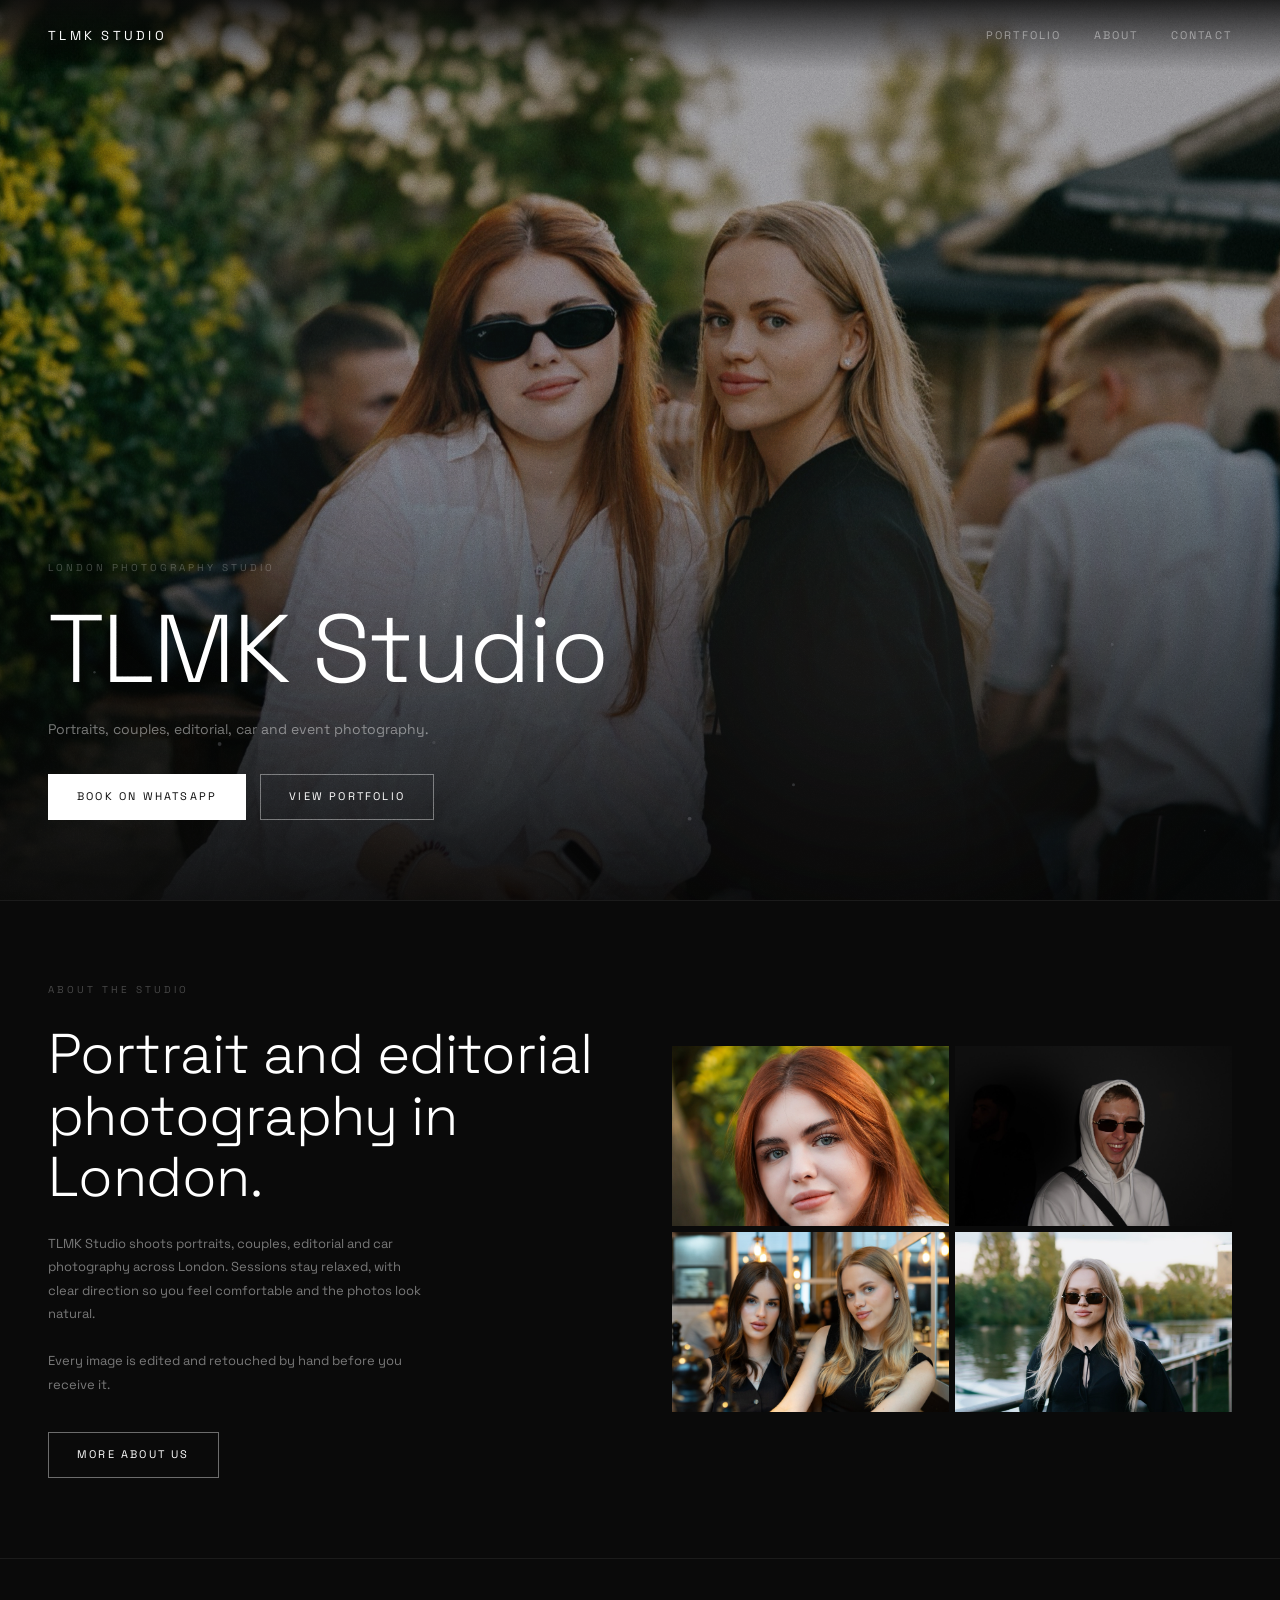
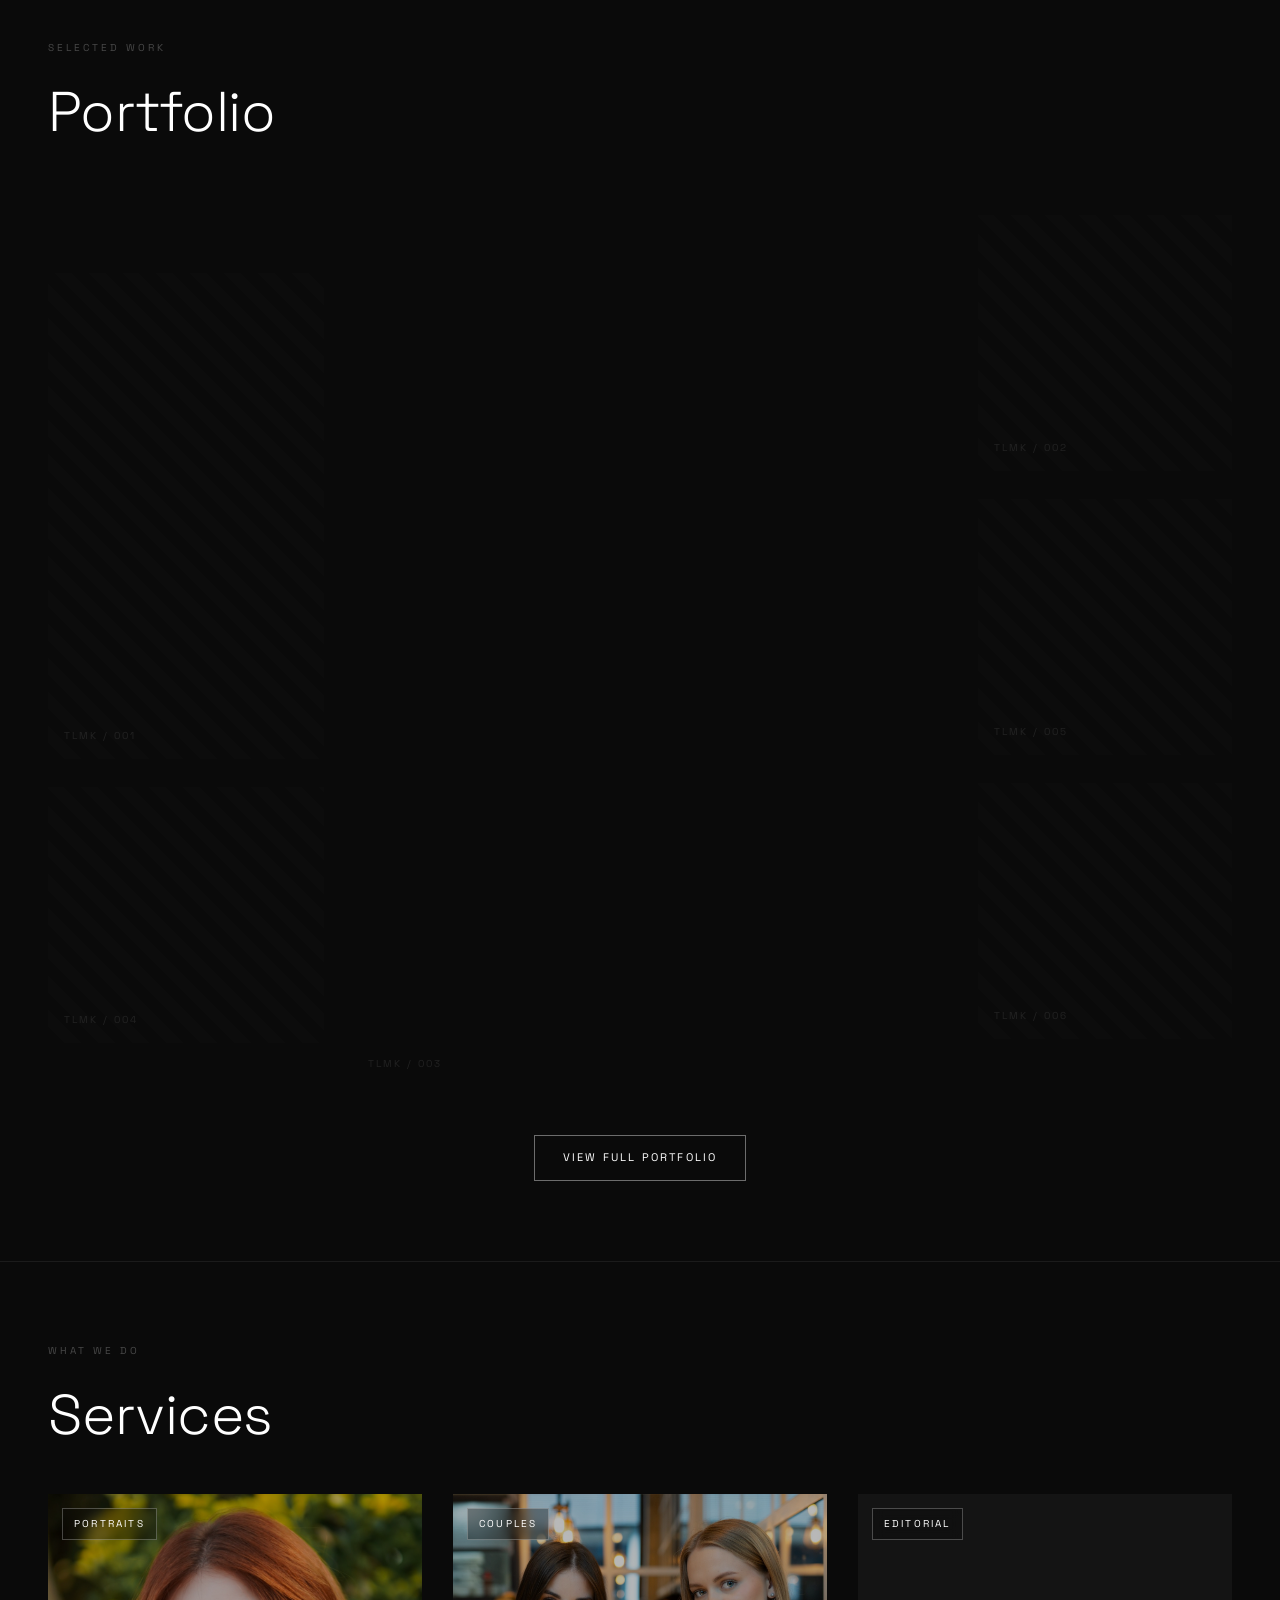
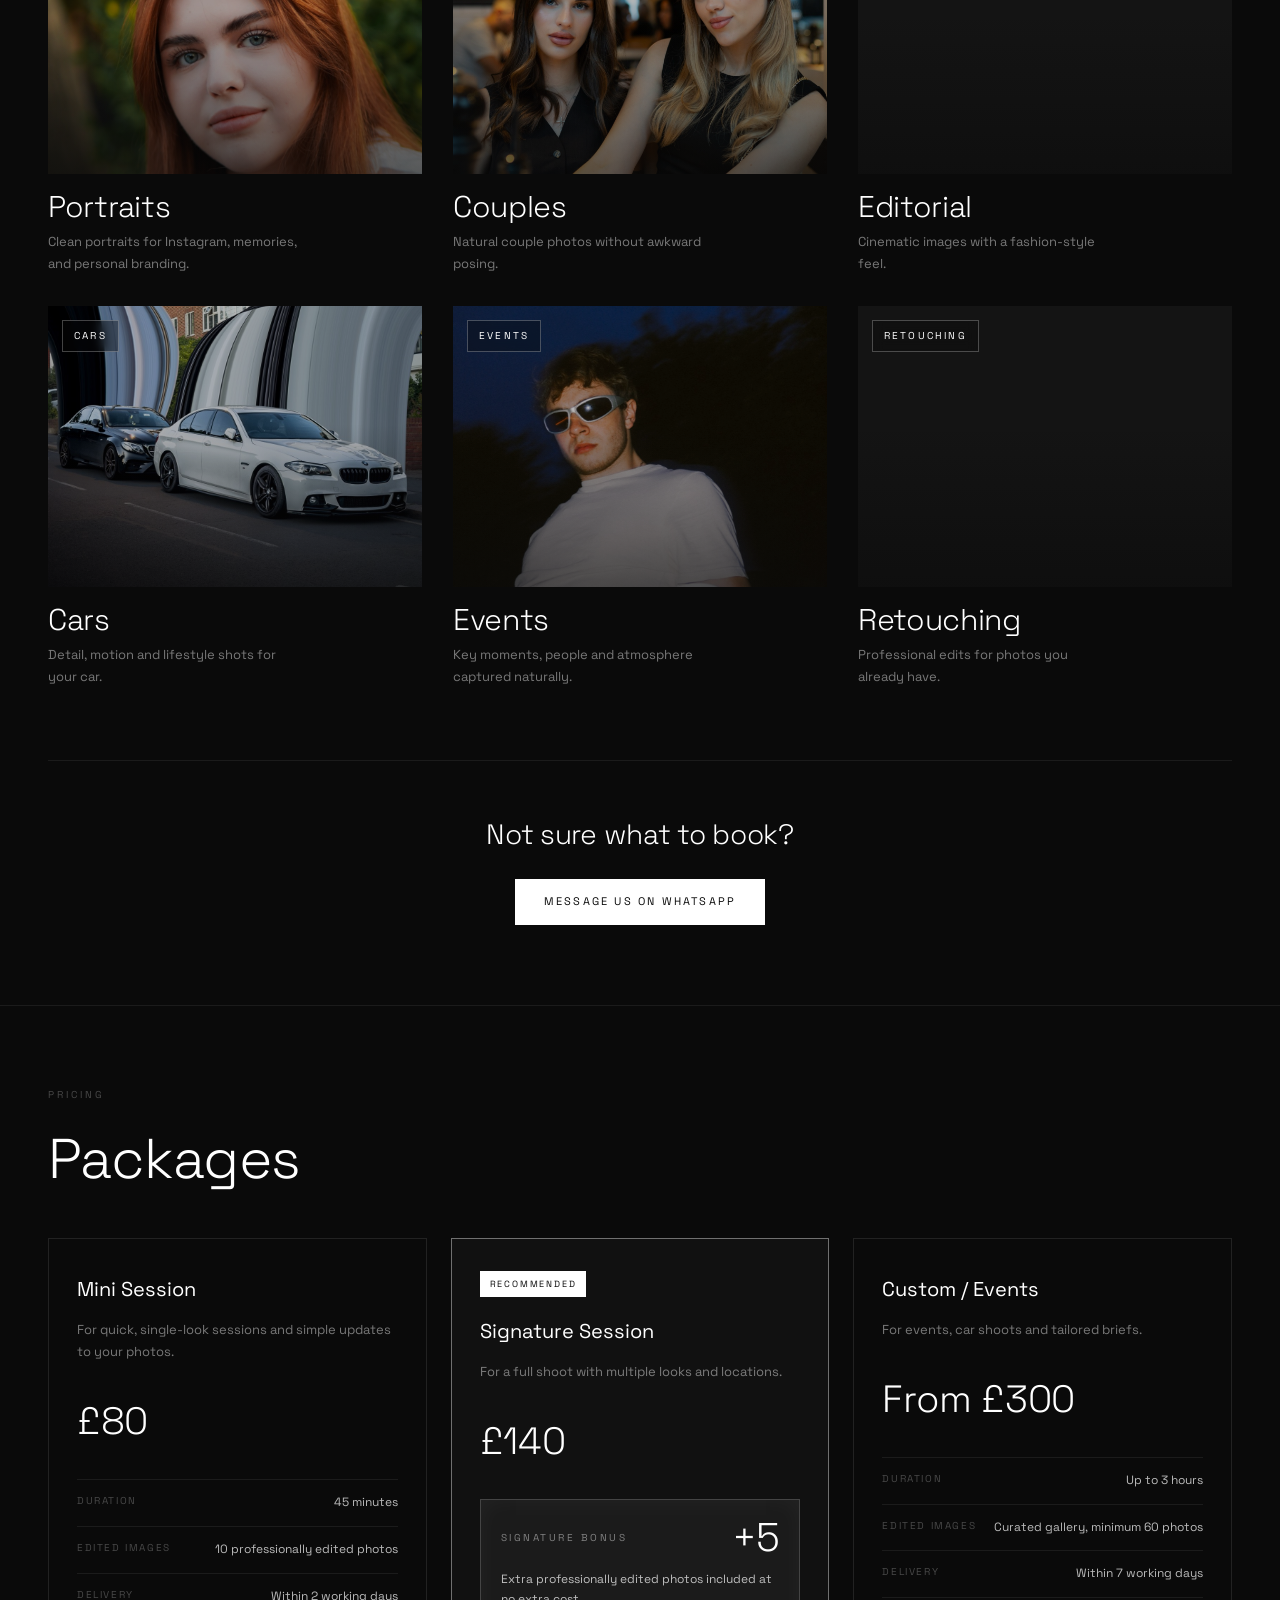
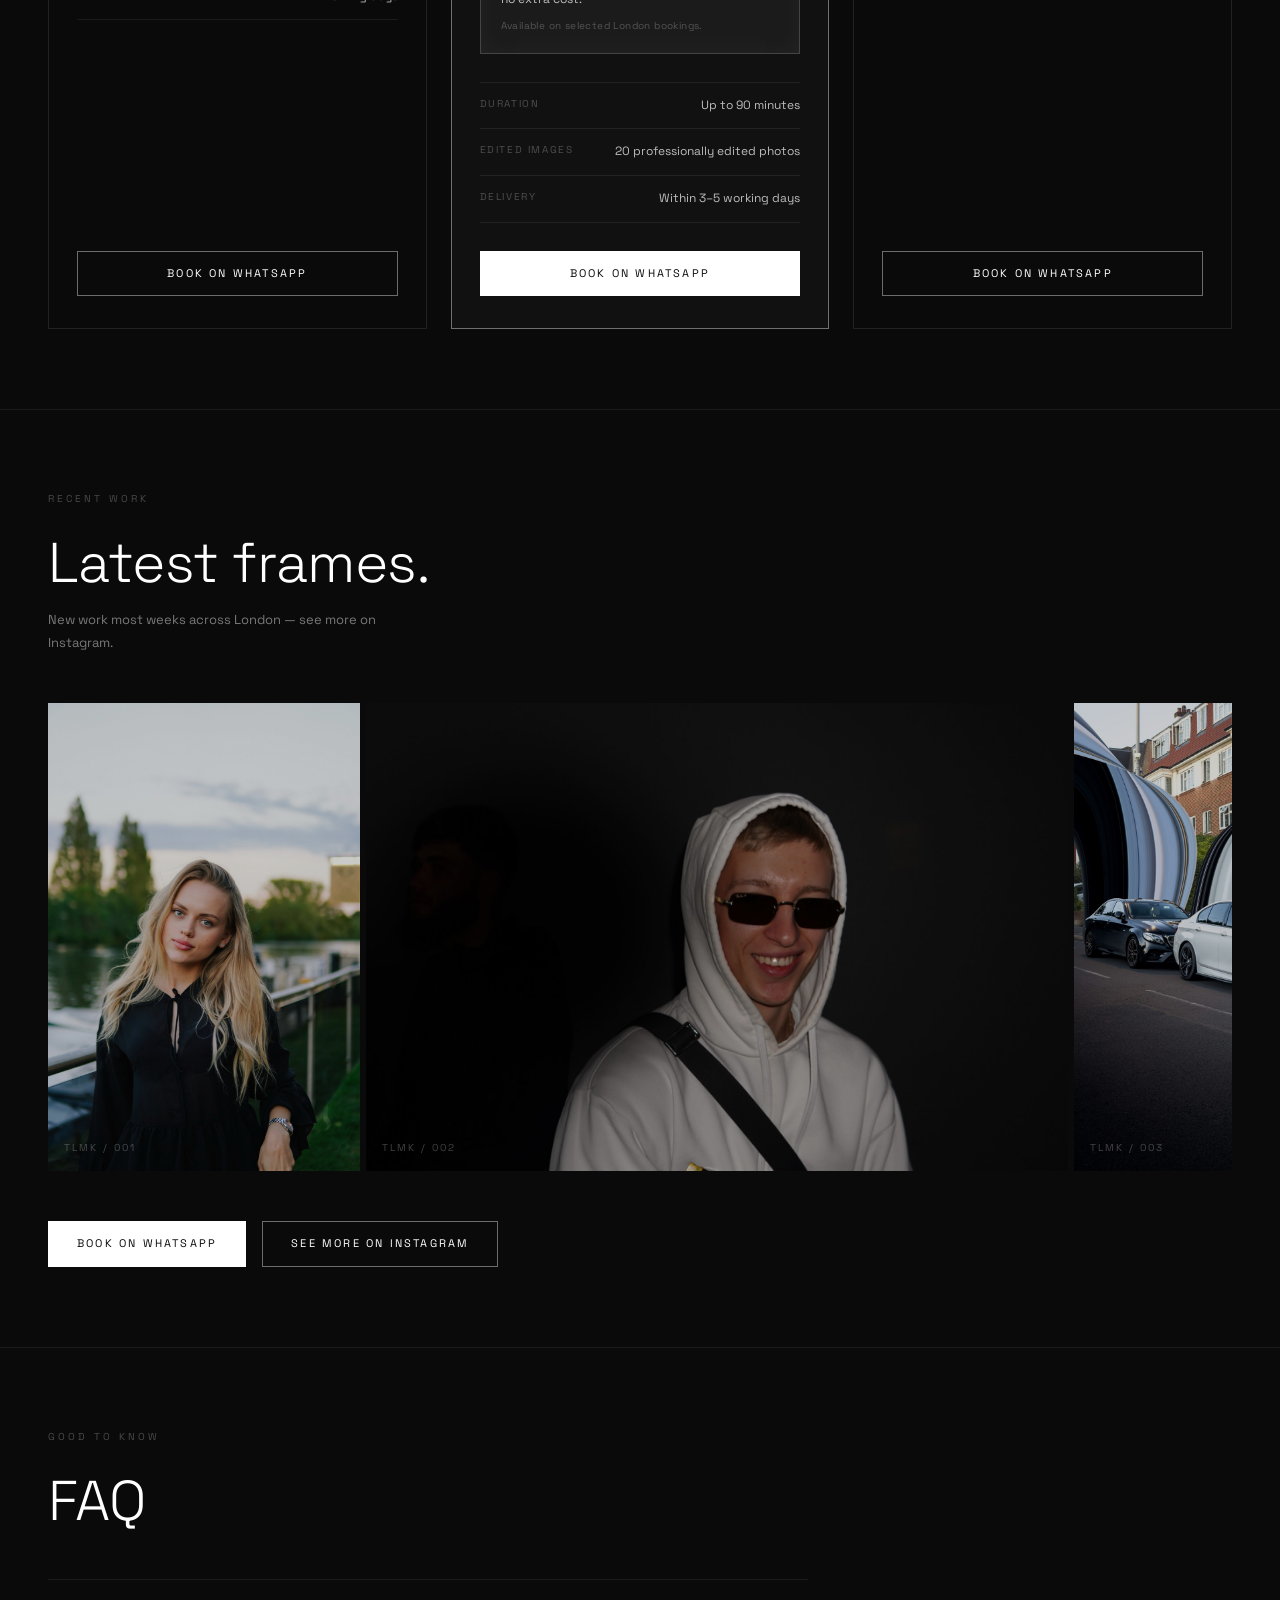
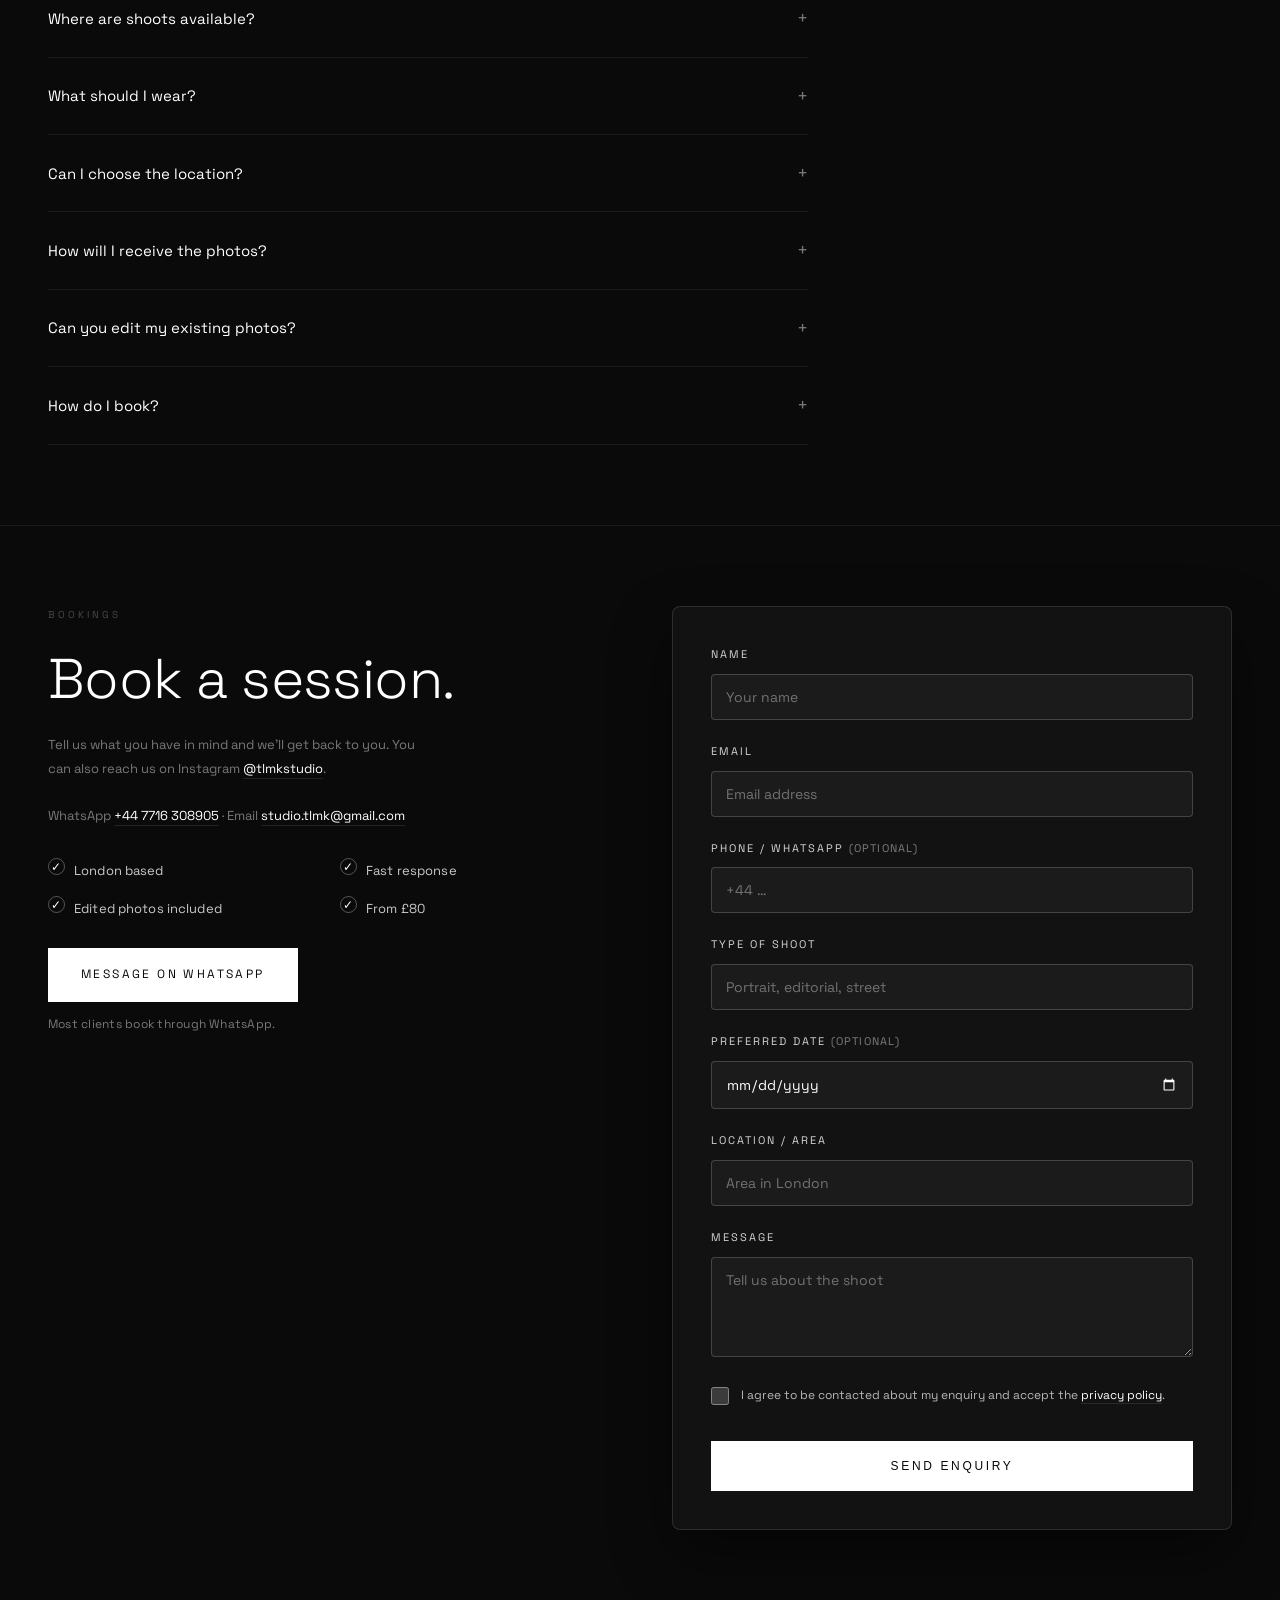
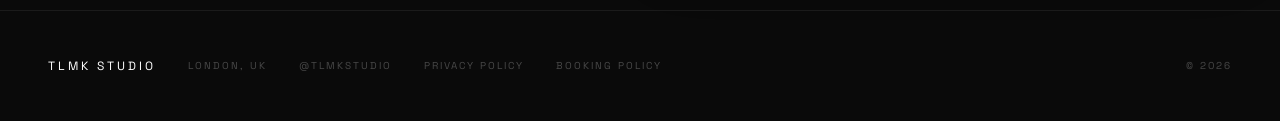
==== commit f78e9f15: "Update WhatsApp Business number" ====
--- a/index.html
+++ b/index.html
@@ -69,7 +69,7 @@
       <h1 class="hero__title">TLMK Studio</h1>
       <p class="hero__subtitle">Portraits, couples, editorial, car and event photography.</p>
       <div class="hero__cta">
-        <a href="https://wa.me/447862272555?text=Hi%20TLMK%20Studio%2C%20I%27m%20interested%20in%20booking%20a%20photoshoot%20in%20London." class="btn btn--primary" target="_blank" rel="noopener" aria-label="Book a session on WhatsApp">Book on WhatsApp</a>
+        <a href="https://wa.me/447716308905?text=Hi%20TLMK%20Studio%2C%20I%27m%20interested%20in%20booking%20a%20photoshoot%20in%20London." class="btn btn--primary" target="_blank" rel="noopener" aria-label="Book a session on WhatsApp">Book on WhatsApp</a>
         <a href="portfolio.html" class="btn">View portfolio</a>
       </div>
     </div>
@@ -209,7 +209,7 @@
 
     <div class="services__cta">
       <p class="services__cta-line">Not sure what to book?</p>
-      <a href="https://wa.me/447862272555?text=Hi%20TLMK%20Studio%2C%20I%27m%20not%20sure%20which%20service%20I%20need%20%E2%80%94%20can%20you%20help%3F" class="btn btn--primary" target="_blank" rel="noopener" aria-label="Message TLMK Studio on WhatsApp">Message us on WhatsApp</a>
+      <a href="https://wa.me/447716308905?text=Hi%20TLMK%20Studio%2C%20I%27m%20not%20sure%20which%20service%20I%20need%20%E2%80%94%20can%20you%20help%3F" class="btn btn--primary" target="_blank" rel="noopener" aria-label="Message TLMK Studio on WhatsApp">Message us on WhatsApp</a>
     </div>
   </section>
 
@@ -230,7 +230,7 @@
           <li><span>Edited images</span><span>10 professionally edited photos</span></li>
           <li><span>Delivery</span><span>Within 2 working days</span></li>
         </ul>
-        <a href="https://wa.me/447862272555?text=Hi%20TLMK%20Studio%2C%20I%27m%20interested%20in%20booking%20a%20photoshoot%20in%20London." class="btn" target="_blank" rel="noopener" aria-label="Book a Mini Session on WhatsApp">Book on WhatsApp</a>
+        <a href="https://wa.me/447716308905?text=Hi%20TLMK%20Studio%2C%20I%27m%20interested%20in%20booking%20a%20photoshoot%20in%20London." class="btn" target="_blank" rel="noopener" aria-label="Book a Mini Session on WhatsApp">Book on WhatsApp</a>
       </article>
 
       <article class="package package--featured">
@@ -251,7 +251,7 @@
           <li><span>Edited images</span><span>20 professionally edited photos</span></li>
           <li><span>Delivery</span><span>Within 3–5 working days</span></li>
         </ul>
-        <a href="https://wa.me/447862272555?text=Hi%20TLMK%20Studio%2C%20I%27m%20interested%20in%20booking%20a%20photoshoot%20in%20London." class="btn btn--primary" target="_blank" rel="noopener" aria-label="Book a Signature Session on WhatsApp">Book on WhatsApp</a>
+        <a href="https://wa.me/447716308905?text=Hi%20TLMK%20Studio%2C%20I%27m%20interested%20in%20booking%20a%20photoshoot%20in%20London." class="btn btn--primary" target="_blank" rel="noopener" aria-label="Book a Signature Session on WhatsApp">Book on WhatsApp</a>
       </article>
 
       <article class="package">
@@ -263,7 +263,7 @@
           <li><span>Edited images</span><span>Curated gallery, minimum 60 photos</span></li>
           <li><span>Delivery</span><span>Within 7 working days</span></li>
         </ul>
-        <a href="https://wa.me/447862272555?text=Hi%20TLMK%20Studio%2C%20I%27m%20interested%20in%20booking%20a%20photoshoot%20in%20London." class="btn" target="_blank" rel="noopener" aria-label="Enquire about a Custom or Events shoot on WhatsApp">Book on WhatsApp</a>
+        <a href="https://wa.me/447716308905?text=Hi%20TLMK%20Studio%2C%20I%27m%20interested%20in%20booking%20a%20photoshoot%20in%20London." class="btn" target="_blank" rel="noopener" aria-label="Enquire about a Custom or Events shoot on WhatsApp">Book on WhatsApp</a>
       </article>
     </div>
   </section>
@@ -314,7 +314,7 @@
     </div>
 
     <div class="reel__cta">
-      <a href="https://wa.me/447862272555?text=Hi%20TLMK%20Studio%2C%20I%27m%20interested%20in%20booking%20a%20photoshoot%20in%20London." class="btn btn--primary" target="_blank" rel="noopener" aria-label="Book a session on WhatsApp">Book on WhatsApp</a>
+      <a href="https://wa.me/447716308905?text=Hi%20TLMK%20Studio%2C%20I%27m%20interested%20in%20booking%20a%20photoshoot%20in%20London." class="btn btn--primary" target="_blank" rel="noopener" aria-label="Book a session on WhatsApp">Book on WhatsApp</a>
       <a href="https://instagram.com/tlmkstudio" class="btn" target="_blank" rel="noopener">See more on Instagram</a>
     </div>
   </section>
@@ -364,7 +364,7 @@
         reach us on Instagram <a href="https://instagram.com/tlmkstudio">@tlmkstudio</a>.
       </p>
       <p class="body">
-        WhatsApp <a href="https://wa.me/447862272555">+44 7862 272 555</a> ·
+        WhatsApp <a href="https://wa.me/447716308905">+44 7716 308905</a> ·
         Email <a href="mailto:studio.tlmk@gmail.com">studio.tlmk@gmail.com</a>
       </p>
 
@@ -376,7 +376,7 @@
       </ul>
 
       <div class="contact__alt">
-        <a href="https://wa.me/447862272555?text=Hi%20TLMK%20Studio%2C%20I%27m%20interested%20in%20booking%20a%20photoshoot%20in%20London." class="btn btn--primary contact__whatsapp" target="_blank" rel="noopener" aria-label="Message TLMK Studio on WhatsApp">Message on WhatsApp</a>
+        <a href="https://wa.me/447716308905?text=Hi%20TLMK%20Studio%2C%20I%27m%20interested%20in%20booking%20a%20photoshoot%20in%20London." class="btn btn--primary contact__whatsapp" target="_blank" rel="noopener" aria-label="Message TLMK Studio on WhatsApp">Message on WhatsApp</a>
         <p class="contact__alt-note">Most clients book through WhatsApp.</p>
       </div>
     </div>
@@ -435,7 +435,7 @@
   </footer>
 
   <!-- Mobile-only sticky booking button -->
-  <a href="https://wa.me/447862272555?text=Hi%20TLMK%20Studio%2C%20I%27m%20interested%20in%20booking%20a%20photoshoot%20in%20London." class="sticky-book" target="_blank" rel="noopener" aria-label="Book a session on WhatsApp">Book on WhatsApp</a>
+  <a href="https://wa.me/447716308905?text=Hi%20TLMK%20Studio%2C%20I%27m%20interested%20in%20booking%20a%20photoshoot%20in%20London." class="sticky-book" target="_blank" rel="noopener" aria-label="Book a session on WhatsApp">Book on WhatsApp</a>
 
   <script src="js/main.js" defer></script>
   <script src="js/tlmk-ambient.js" defer></script>
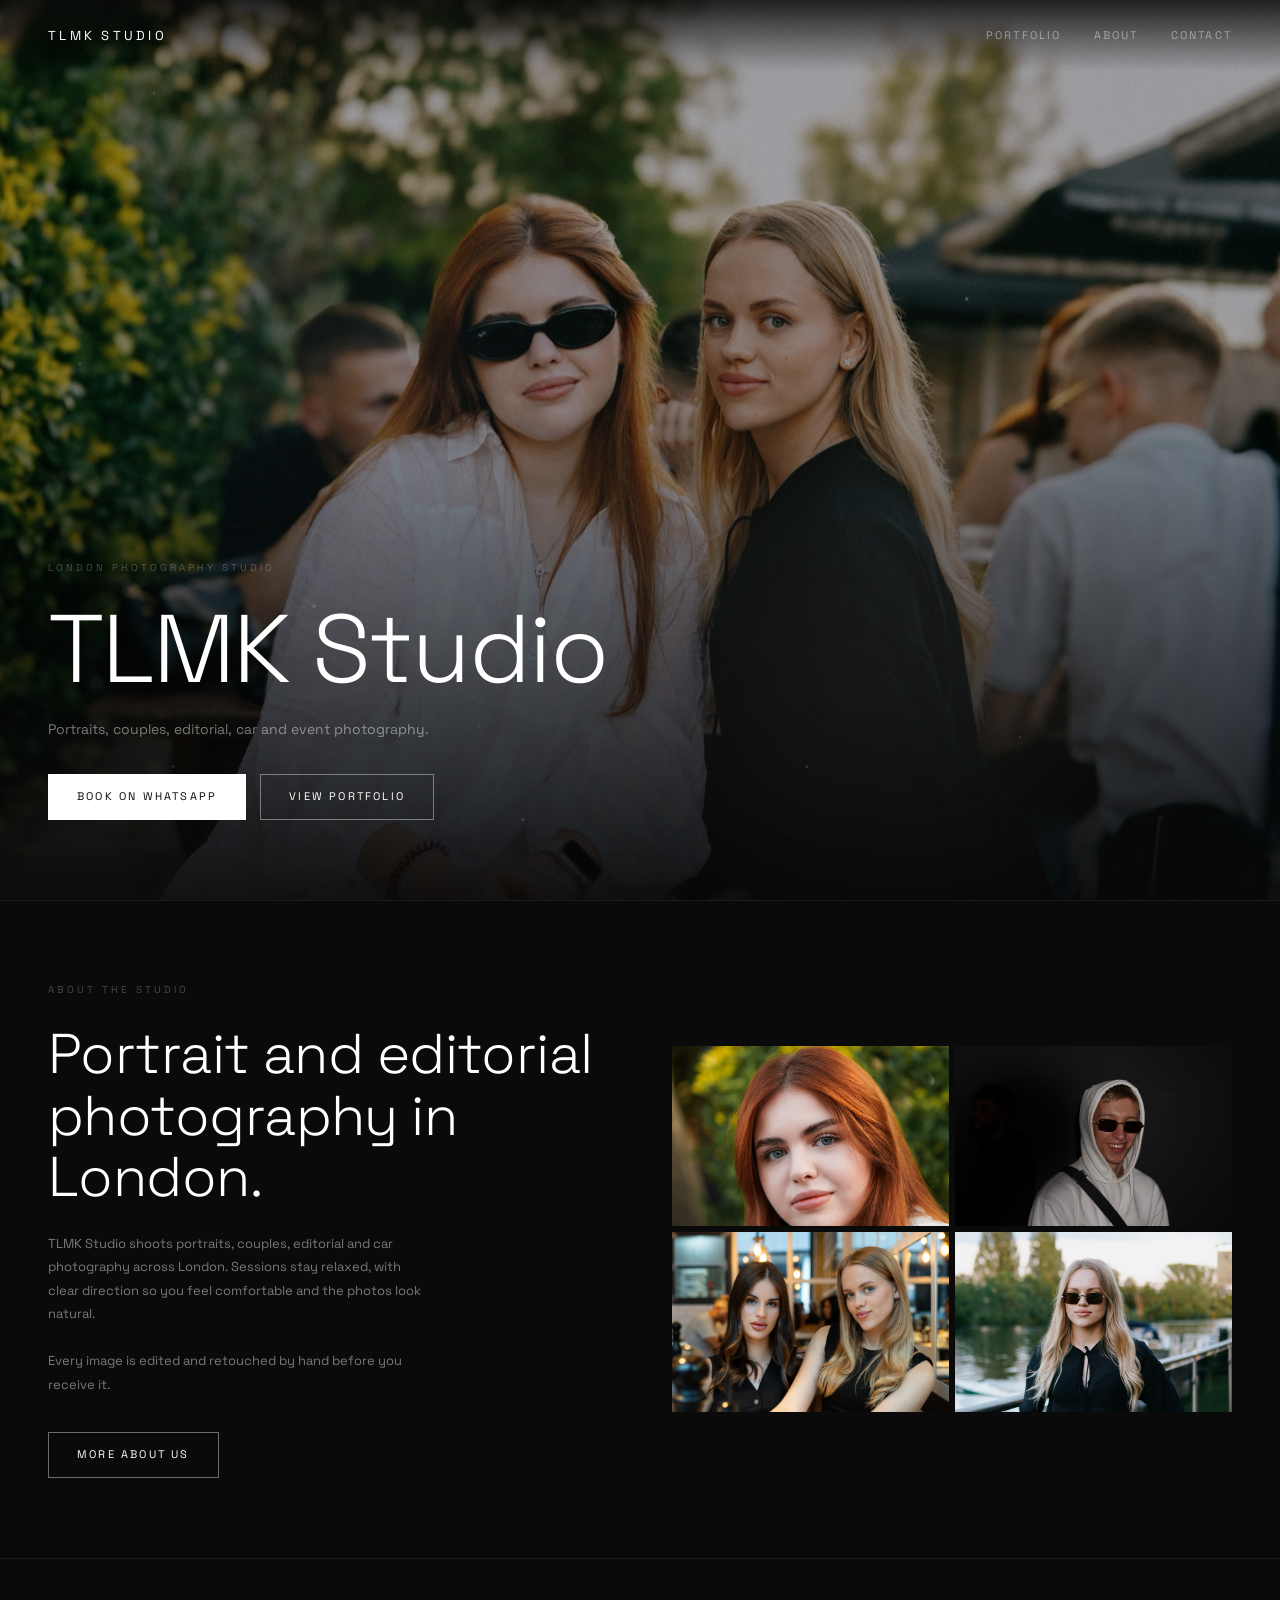
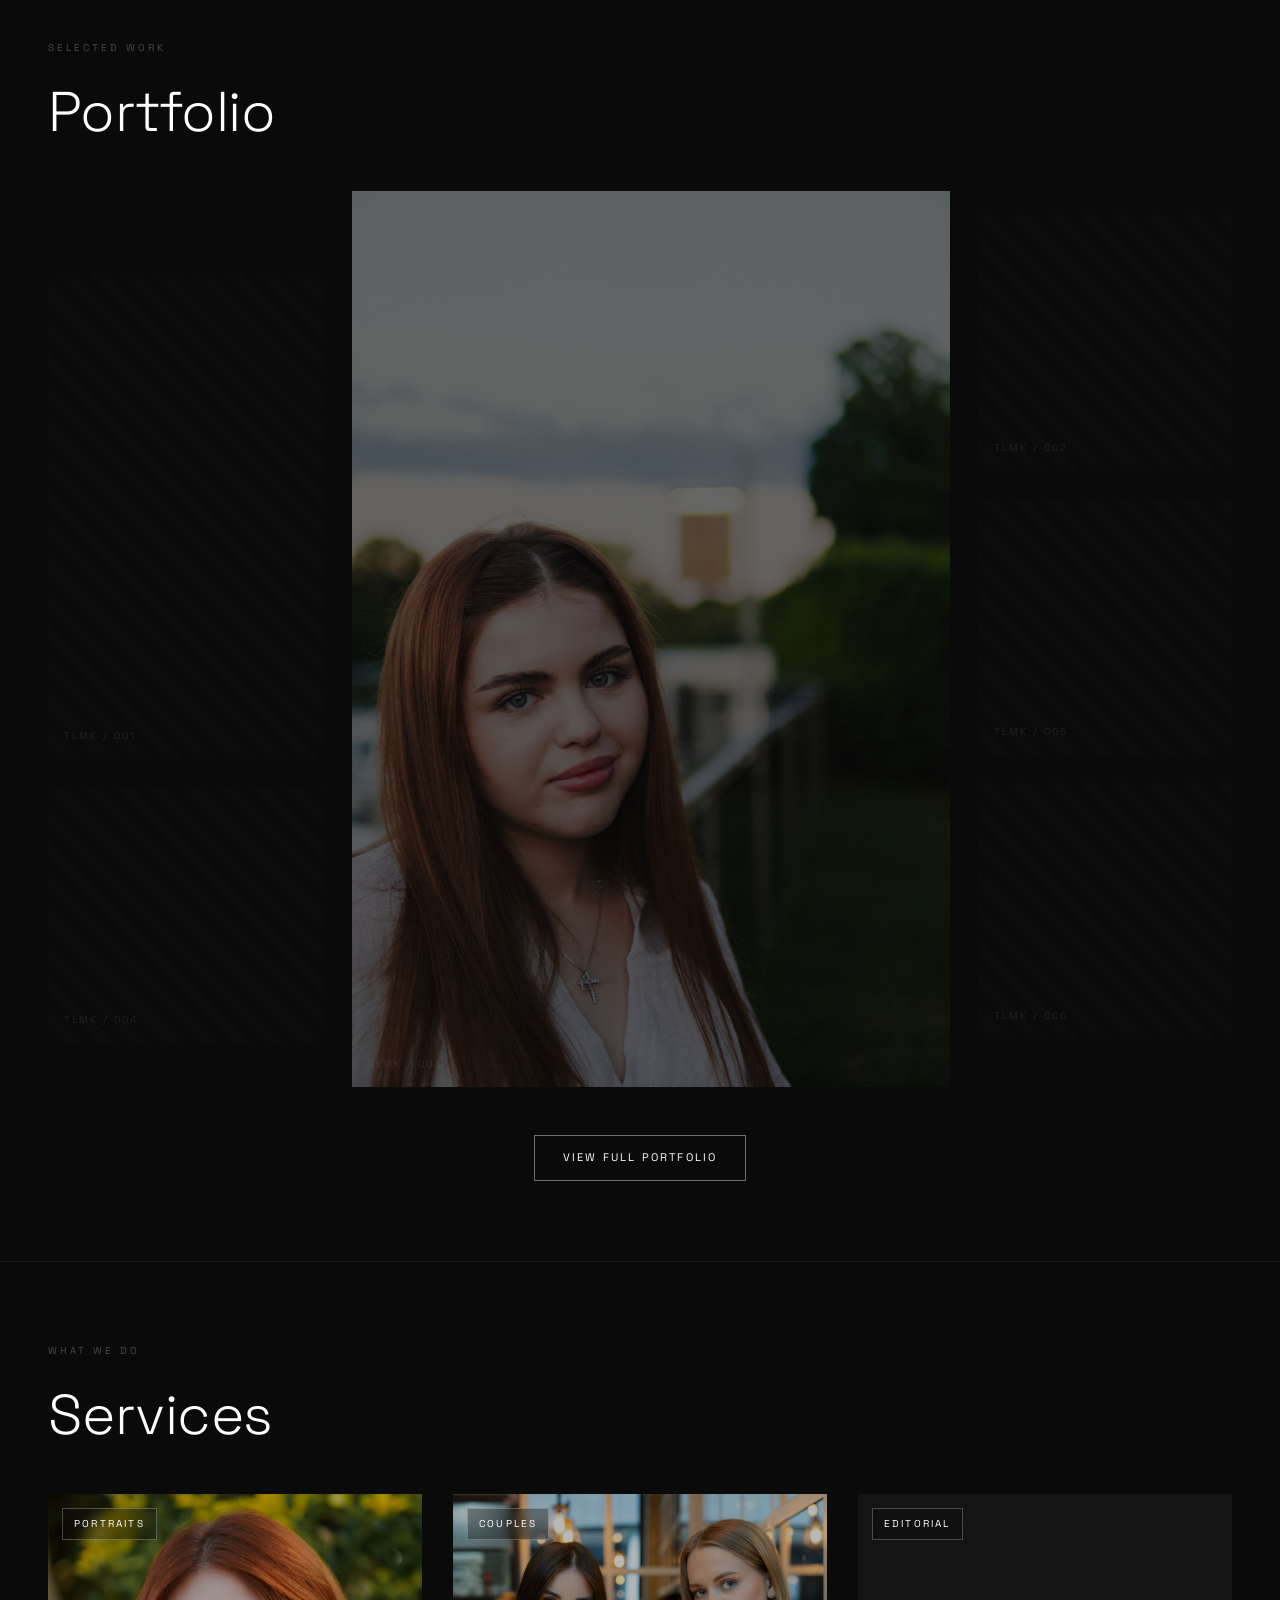
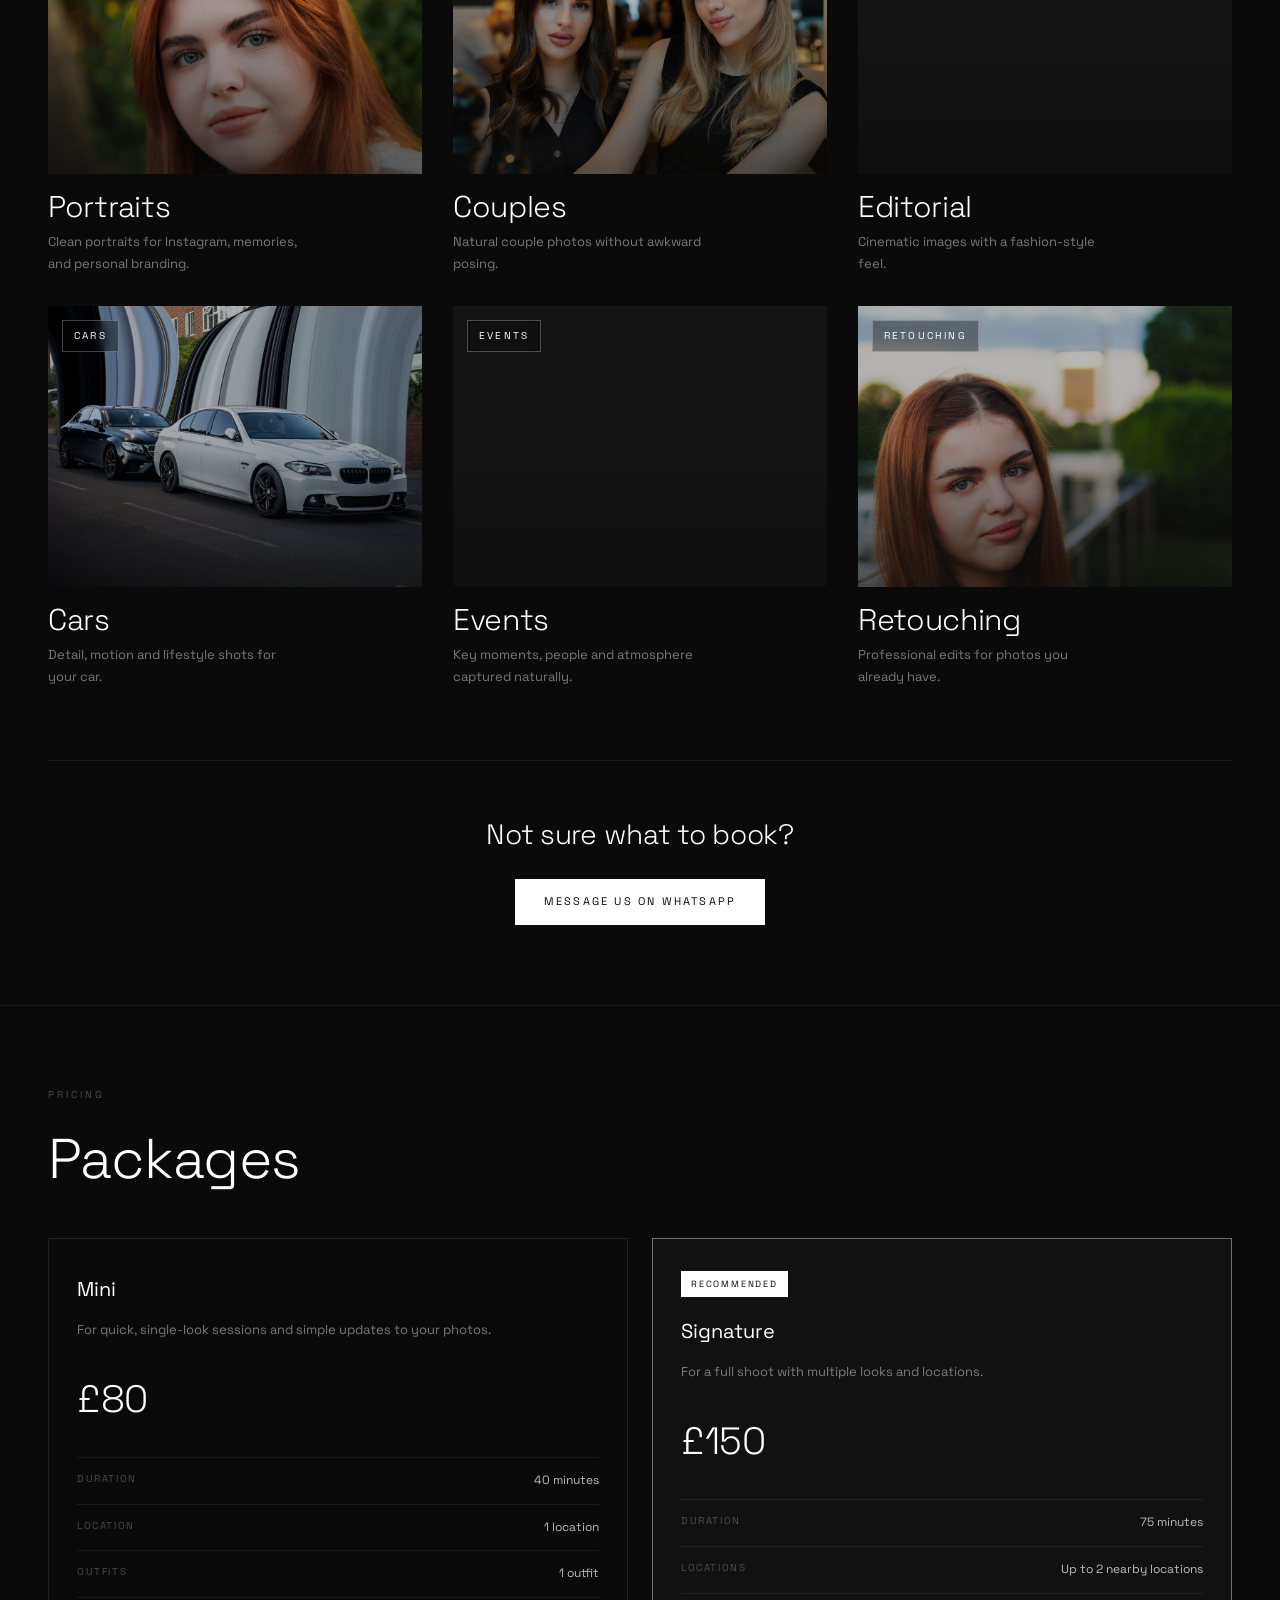
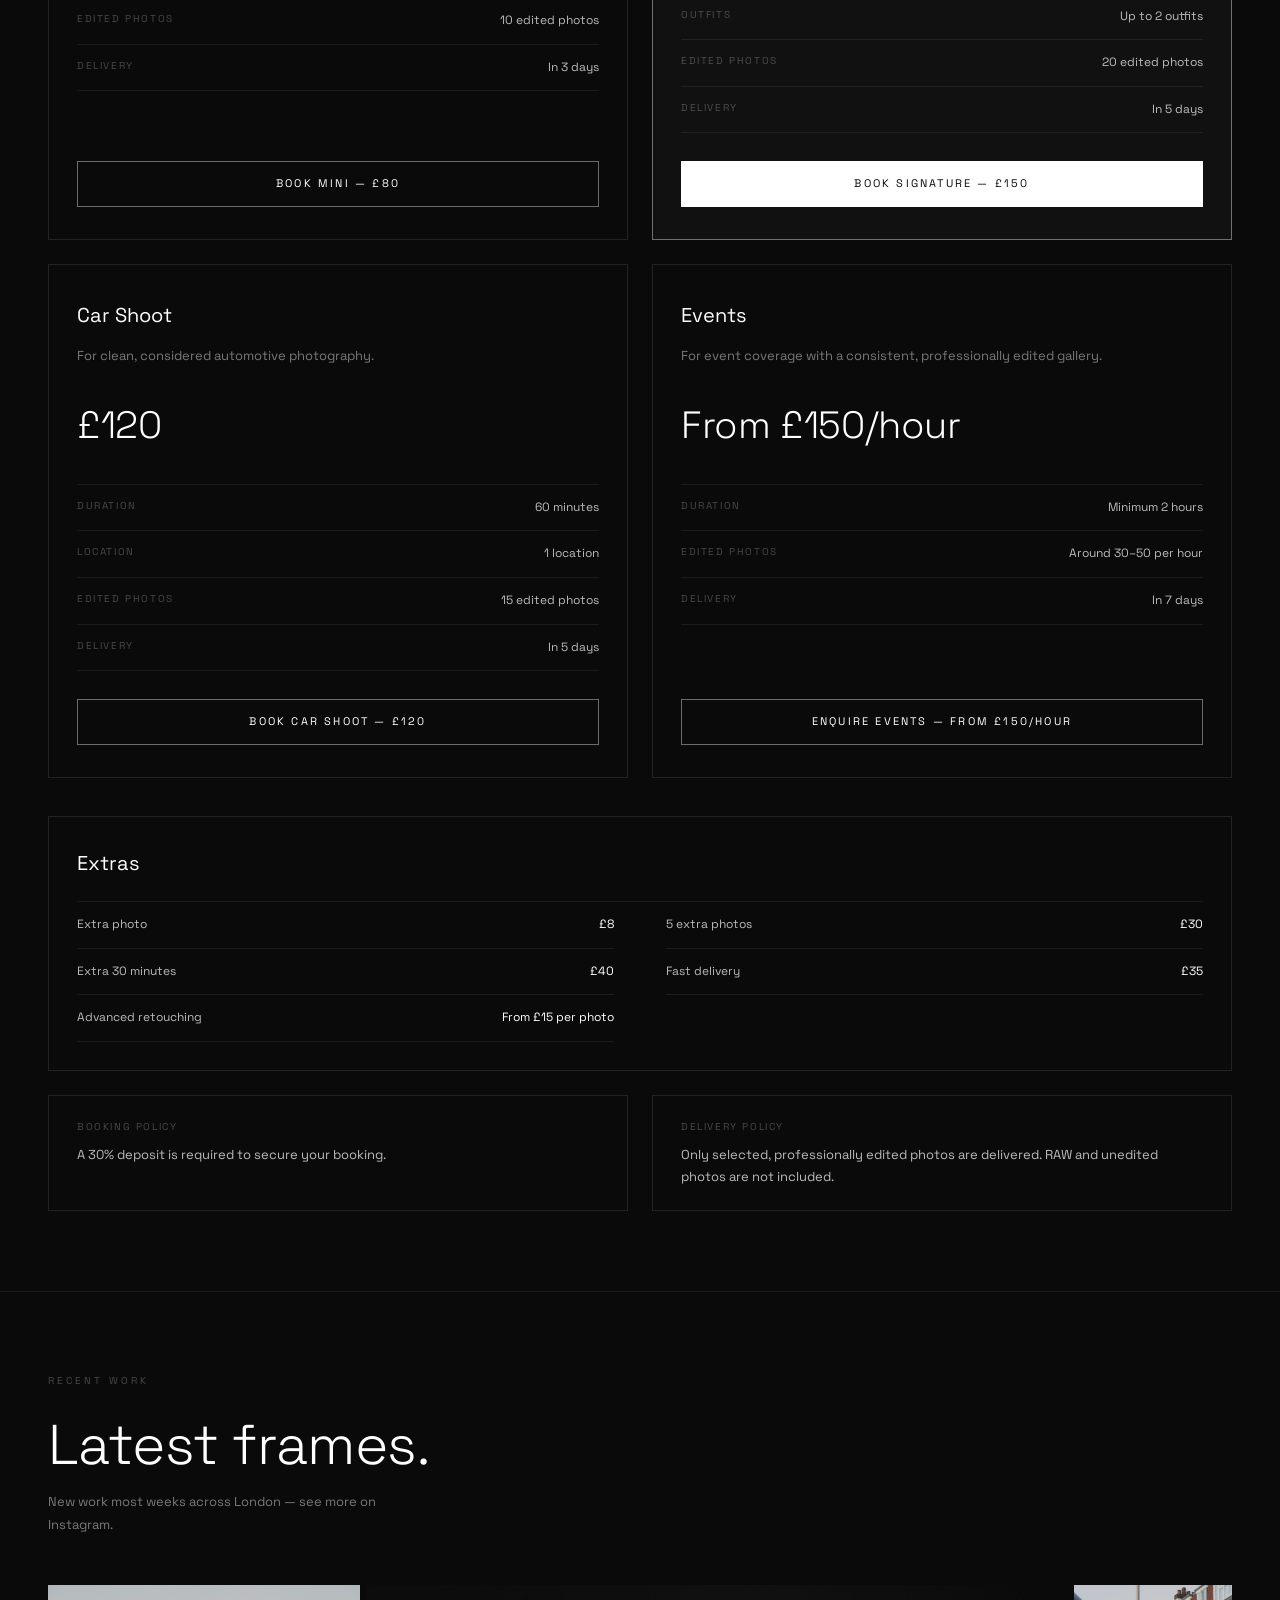
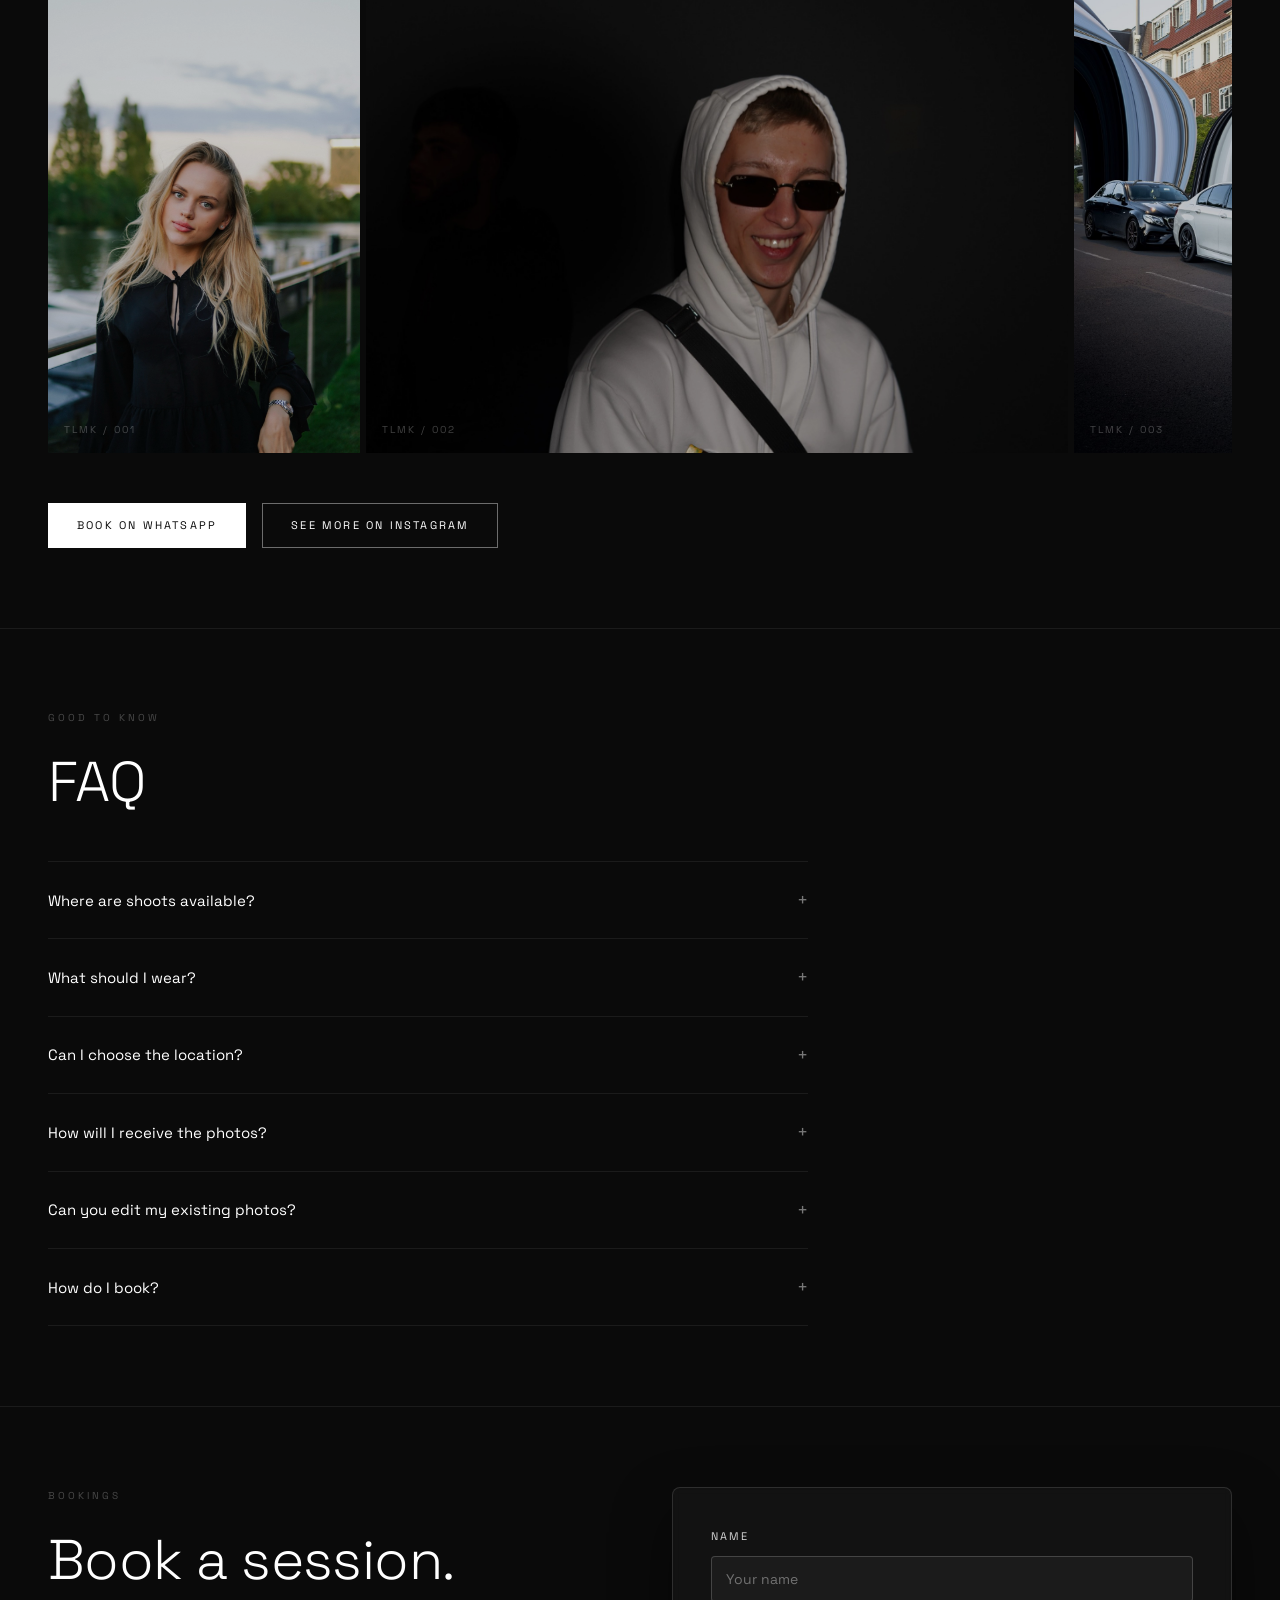
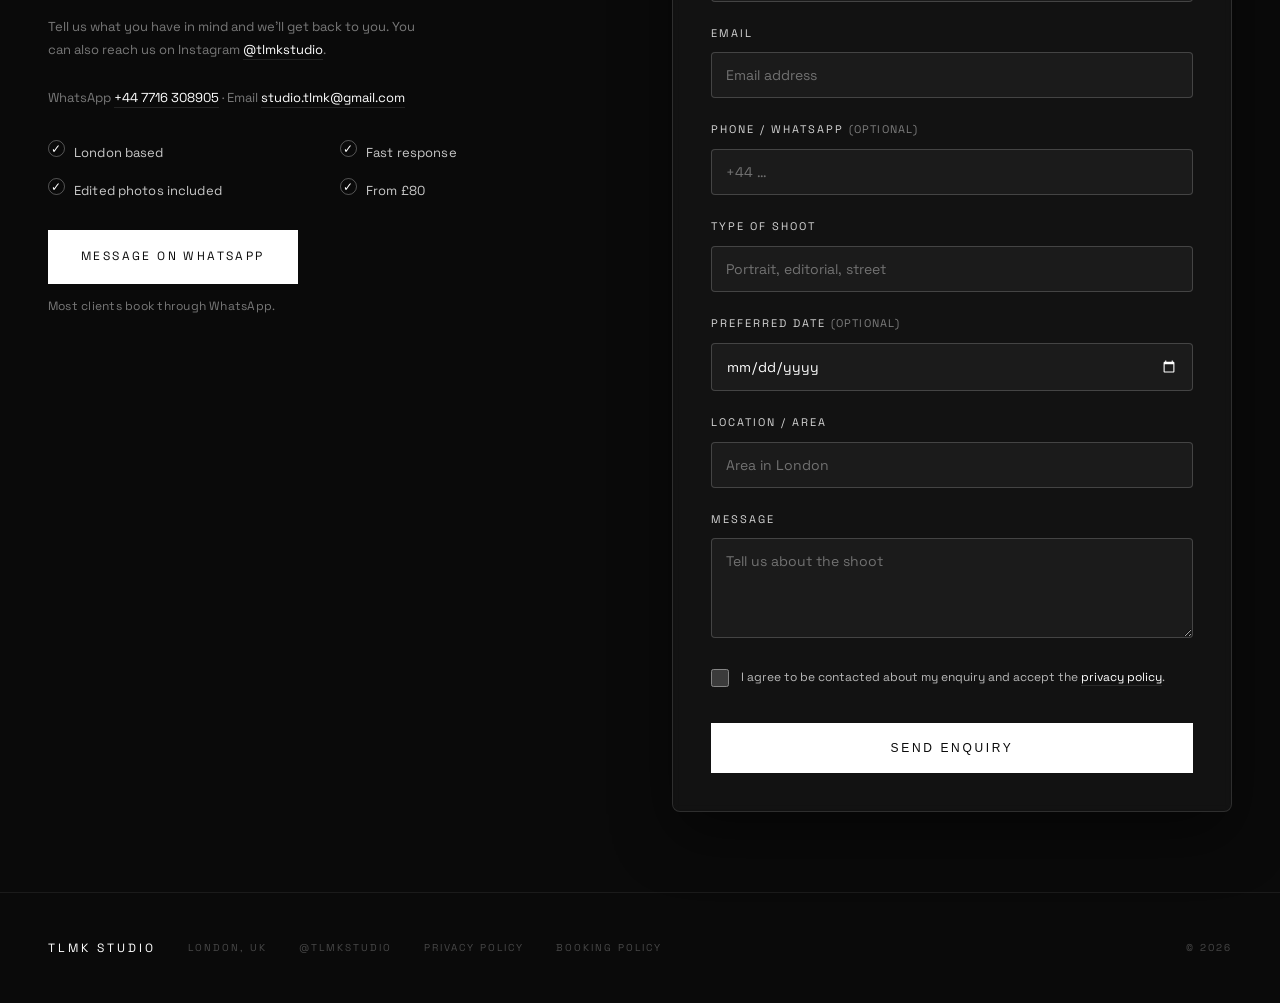
==== commit bea2a2bc: "Update WhatsApp Business number" ====
--- a/index.html
+++ b/index.html
@@ -214,7 +214,7 @@
   </section>
 
   <!-- =========================== PACKAGES =========================== -->
-  <section class="packages">
+  <section class="packages" id="pricing">
     <header class="section-head">
       <p class="eyebrow">Pricing</p>
       <h2 class="display">Packages</h2>
@@ -222,49 +222,74 @@
 
     <div class="packages__grid">
       <article class="package">
-        <h3 class="package__name">Mini Session</h3>
+        <h3 class="package__name">Mini</h3>
         <p class="package__for">For quick, single-look sessions and simple updates to your photos.</p>
         <p class="package__price">£80</p>
         <ul class="package__list">
-          <li><span>Duration</span><span>45 minutes</span></li>
-          <li><span>Edited images</span><span>10 professionally edited photos</span></li>
-          <li><span>Delivery</span><span>Within 2 working days</span></li>
+          <li><span>Duration</span><span>40 minutes</span></li>
+          <li><span>Location</span><span>1 location</span></li>
+          <li><span>Outfits</span><span>1 outfit</span></li>
+          <li><span>Edited photos</span><span>10 edited photos</span></li>
+          <li><span>Delivery</span><span>In 3 days</span></li>
         </ul>
-        <a href="https://wa.me/447716308905?text=Hi%20TLMK%20Studio%2C%20I%27m%20interested%20in%20booking%20a%20photoshoot%20in%20London." class="btn" target="_blank" rel="noopener" aria-label="Book a Mini Session on WhatsApp">Book on WhatsApp</a>
+        <a href="https://wa.me/447716308905?text=Hi%20TLMK%20Studio%2C%20I%27m%20interested%20in%20booking%20Mini%20%E2%80%94%20%C2%A380." class="btn" target="_blank" rel="noopener" aria-label="Book Mini — £80 on WhatsApp">Book Mini — £80</a>
       </article>
 
       <article class="package package--featured">
         <span class="package__badge">Recommended</span>
-        <h3 class="package__name">Signature Session</h3>
+        <h3 class="package__name">Signature</h3>
         <p class="package__for">For a full shoot with multiple looks and locations.</p>
-        <p class="package__price">£140</p>
-        <div class="signature-bonus" role="note" aria-label="Signature Bonus — 5 extra edited photos included at no extra cost">
-          <div class="signature-bonus__head">
-            <span class="signature-bonus__label">Signature Bonus</span>
-            <span class="signature-bonus__plus" aria-hidden="true">+5</span>
-          </div>
-          <p class="signature-bonus__text">Extra professionally edited photos included at no extra cost.</p>
-          <p class="signature-bonus__note">Available on selected London bookings.</p>
-        </div>
+        <p class="package__price">£150</p>
         <ul class="package__list">
-          <li><span>Duration</span><span>Up to 90 minutes</span></li>
-          <li><span>Edited images</span><span>20 professionally edited photos</span></li>
-          <li><span>Delivery</span><span>Within 3–5 working days</span></li>
+          <li><span>Duration</span><span>75 minutes</span></li>
+          <li><span>Locations</span><span>Up to 2 nearby locations</span></li>
+          <li><span>Outfits</span><span>Up to 2 outfits</span></li>
+          <li><span>Edited photos</span><span>20 edited photos</span></li>
+          <li><span>Delivery</span><span>In 5 days</span></li>
         </ul>
-        <a href="https://wa.me/447716308905?text=Hi%20TLMK%20Studio%2C%20I%27m%20interested%20in%20booking%20a%20photoshoot%20in%20London." class="btn btn--primary" target="_blank" rel="noopener" aria-label="Book a Signature Session on WhatsApp">Book on WhatsApp</a>
+        <a href="https://wa.me/447716308905?text=Hi%20TLMK%20Studio%2C%20I%27m%20interested%20in%20booking%20Signature%20%E2%80%94%20%C2%A3150." class="btn btn--primary" target="_blank" rel="noopener" aria-label="Book Signature — £150 on WhatsApp">Book Signature — £150</a>
       </article>
 
       <article class="package">
-        <h3 class="package__name">Custom / Events</h3>
-        <p class="package__for">For events, car shoots and tailored briefs.</p>
-        <p class="package__price">From £300</p>
+        <h3 class="package__name">Car Shoot</h3>
+        <p class="package__for">For clean, considered automotive photography.</p>
+        <p class="package__price">£120</p>
         <ul class="package__list">
-          <li><span>Duration</span><span>Up to 3 hours</span></li>
-          <li><span>Edited images</span><span>Curated gallery, minimum 60 photos</span></li>
-          <li><span>Delivery</span><span>Within 7 working days</span></li>
+          <li><span>Duration</span><span>60 minutes</span></li>
+          <li><span>Location</span><span>1 location</span></li>
+          <li><span>Edited photos</span><span>15 edited photos</span></li>
+          <li><span>Delivery</span><span>In 5 days</span></li>
         </ul>
-        <a href="https://wa.me/447716308905?text=Hi%20TLMK%20Studio%2C%20I%27m%20interested%20in%20booking%20a%20photoshoot%20in%20London." class="btn" target="_blank" rel="noopener" aria-label="Enquire about a Custom or Events shoot on WhatsApp">Book on WhatsApp</a>
-      </article>
+        <a href="https://wa.me/447716308905?text=Hi%20TLMK%20Studio%2C%20I%27m%20interested%20in%20booking%20Car%20Shoot%20%E2%80%94%20%C2%A3120." class="btn" target="_blank" rel="noopener" aria-label="Book Car Shoot — £120 on WhatsApp">Book Car Shoot — £120</a>
+      </article>
+
+      <article class="package">
+        <h3 class="package__name">Events</h3>
+        <p class="package__for">For event coverage with a consistent, professionally edited gallery.</p>
+        <p class="package__price">From £150/hour</p>
+        <ul class="package__list">
+          <li><span>Duration</span><span>Minimum 2 hours</span></li>
+          <li><span>Edited photos</span><span>Around 30–50 per hour</span></li>
+          <li><span>Delivery</span><span>In 7 days</span></li>
+        </ul>
+        <a href="https://wa.me/447716308905?text=Hi%20TLMK%20Studio%2C%20I%27m%20interested%20in%20Events%20%E2%80%94%20From%20%C2%A3150%2Fhour." class="btn" target="_blank" rel="noopener" aria-label="Enquire about Events — From £150 per hour on WhatsApp">Enquire Events — From £150/hour</a>
+      </article>
+    </div>
+
+    <div class="packages__extras">
+      <h3 class="package__name">Extras</h3>
+      <ul class="extras__list">
+        <li><span>Extra photo</span><span>£8</span></li>
+        <li><span>5 extra photos</span><span>£30</span></li>
+        <li><span>Extra 30 minutes</span><span>£40</span></li>
+        <li><span>Fast delivery</span><span>£35</span></li>
+        <li><span>Advanced retouching</span><span>From £15 per photo</span></li>
+      </ul>
+    </div>
+
+    <div class="packages__notices">
+      <p><strong>Booking policy</strong><span>A 30% deposit is required to secure your booking.</span></p>
+      <p><strong>Delivery policy</strong><span>Only selected, professionally edited photos are delivered. RAW and unedited photos are not included.</span></p>
     </div>
   </section>
 
--- a/css/style.css
+++ b/css/style.css
@@ -1280,10 +1280,10 @@
   color: var(--text);
 }
 
-/* Packages — three pricing cards, Signature highlighted */
+/* Packages — pricing cards, Signature highlighted */
 .packages__grid {
   display: grid;
-  grid-template-columns: repeat(3, 1fr);
+  grid-template-columns: repeat(2, 1fr);
   gap: clamp(16px, 2vw, 24px);
   align-items: stretch;
 }
@@ -1361,6 +1361,71 @@
 .package .btn {
   margin-top: auto;
   text-align: center;
+}
+
+.packages__extras {
+  margin-top: clamp(24px, 3vw, 40px);
+  border: 0.5px solid var(--border);
+  padding: 28px;
+}
+
+.extras__list {
+  display: grid;
+  grid-template-columns: repeat(2, 1fr);
+  column-gap: clamp(24px, 4vw, 64px);
+  list-style: none;
+  margin-top: 20px;
+  border-top: 0.5px solid var(--border-section);
+}
+
+.extras__list li {
+  display: flex;
+  justify-content: space-between;
+  gap: 16px;
+  padding: 12px 0;
+  border-bottom: 0.5px solid var(--border-section);
+  font-size: 12px;
+}
+
+.extras__list li span:first-child {
+  color: rgba(255,255,255,0.72);
+}
+
+.extras__list li span:last-child {
+  color: var(--text);
+  text-align: right;
+}
+
+.packages__notices {
+  display: grid;
+  grid-template-columns: repeat(2, 1fr);
+  gap: clamp(16px, 2vw, 24px);
+  margin-top: clamp(16px, 2vw, 24px);
+}
+
+.packages__notices p {
+  border: 0.5px solid var(--border);
+  padding: 22px 28px;
+}
+
+.packages__notices strong,
+.packages__notices span {
+  display: block;
+}
+
+.packages__notices strong {
+  margin-bottom: 8px;
+  font-size: 10px;
+  font-weight: 400;
+  text-transform: uppercase;
+  letter-spacing: 0.16em;
+  color: var(--faint);
+}
+
+.packages__notices span {
+  font-size: 13px;
+  line-height: 1.7;
+  color: rgba(255,255,255,0.72);
 }
 
 /* Recent work — horizontal proof reel (replaces the old booking-process list).
@@ -1461,101 +1526,24 @@
 @media (max-width: 880px) {
   .services__grid { grid-template-columns: repeat(2, 1fr); }
   .packages__grid { grid-template-columns: 1fr; }
+  .packages__notices { grid-template-columns: 1fr; }
 }
 
 /* Sales sections — mobile */
 @media (max-width: 560px) {
   .services__grid { grid-template-columns: 1fr 1fr; }
   .package { padding: 28px 22px; }
-}
-
-/* ---------------------------------------------------------------------
-   18. Signature Bonus — premium offer inside the Signature card
-   CSS-only: slow light sweep + gentle glow on the "+5". Monochrome.
-   --------------------------------------------------------------------- */
-.signature-bonus {
-  position: relative;
-  overflow: hidden;
-  margin: 0 0 28px;
-  padding: 18px 20px;
-  border: 0.5px solid rgba(255,255,255,0.18);
-  background: rgba(255,255,255,0.04);
-  box-shadow: inset 0 0 24px rgba(255,255,255,0.04);
-}
-
-/* Slow diagonal light sweep, pausing off-card between passes */
-.signature-bonus::after {
-  content: "";
-  position: absolute;
-  top: 0;
-  left: -60%;
-  width: 45%;
-  height: 100%;
-  background: linear-gradient(100deg, transparent, rgba(255,255,255,0.10), transparent);
-  transform: skewX(-18deg);
-  pointer-events: none;
-  animation: bonusSweep 6.5s ease-in-out infinite;
-}
-
-@keyframes bonusSweep {
-  0%        { left: -60%; }
-  55%, 100% { left: 150%; }
-}
-
-.signature-bonus__head {
-  display: flex;
-  align-items: center;
-  justify-content: space-between;
-  gap: 16px;
-}
-
-.signature-bonus__label {
-  font-size: 10px;
-  text-transform: uppercase;
-  letter-spacing: 0.25em;
-  color: var(--muted);
-}
-
-.signature-bonus__plus {
-  font-size: clamp(30px, 4vw, 40px);
-  font-weight: 300;
-  letter-spacing: -0.02em;
-  line-height: 1;
-  color: var(--text);
-  animation: bonusGlow 3.4s ease-in-out infinite;
-}
-
-@keyframes bonusGlow {
-  0%, 100% { text-shadow: 0 0 0 rgba(255,255,255,0); }
-  50%      { text-shadow: 0 0 14px rgba(255,255,255,0.35); }
-}
-
-.signature-bonus__text {
-  font-size: 12px;
-  line-height: 1.6;
-  color: rgba(255,255,255,0.72);
-  margin-top: 12px;
-}
-
-.signature-bonus__note {
-  font-size: 10px;
-  letter-spacing: 0.04em;
-  color: var(--faint);
-  margin-top: 8px;
-}
-
-/* Reduced motion: no movement; keep a soft static glow only */
+  .packages__extras { padding: 22px; }
+  .extras__list { grid-template-columns: 1fr; }
+  .packages__notices p { padding: 20px 22px; }
+}
+
 @media (prefers-reduced-motion: reduce) {
-  .signature-bonus::after { display: none; }
-  .signature-bonus__plus {
-    animation: none;
-    text-shadow: 0 0 14px rgba(255,255,255,0.25);
-  }
   .reel__item:hover img { transform: none; }
 }
 
 /* ---------------------------------------------------------------------
-   19. Accessibility — focus states, lightbox nav, reduced motion
+   18. Accessibility — focus states, lightbox nav, reduced motion
    --------------------------------------------------------------------- */
 
 /* Visible keyboard focus, subtle and on-brand (white outline) */
@@ -1647,8 +1635,6 @@
   .package__price { margin: 18px 0; }
   .package__list { margin-bottom: 22px; }
   .package__list li { padding: 10px 0; }
-  .signature-bonus { margin-bottom: 22px; padding: 14px 16px; }
-
   /* FAQ — tighter rows (still collapsed by default) */
   .faq__item summary { padding: 16px 0; font-size: 14px; }
   .faq__answer { padding-bottom: 16px; }
